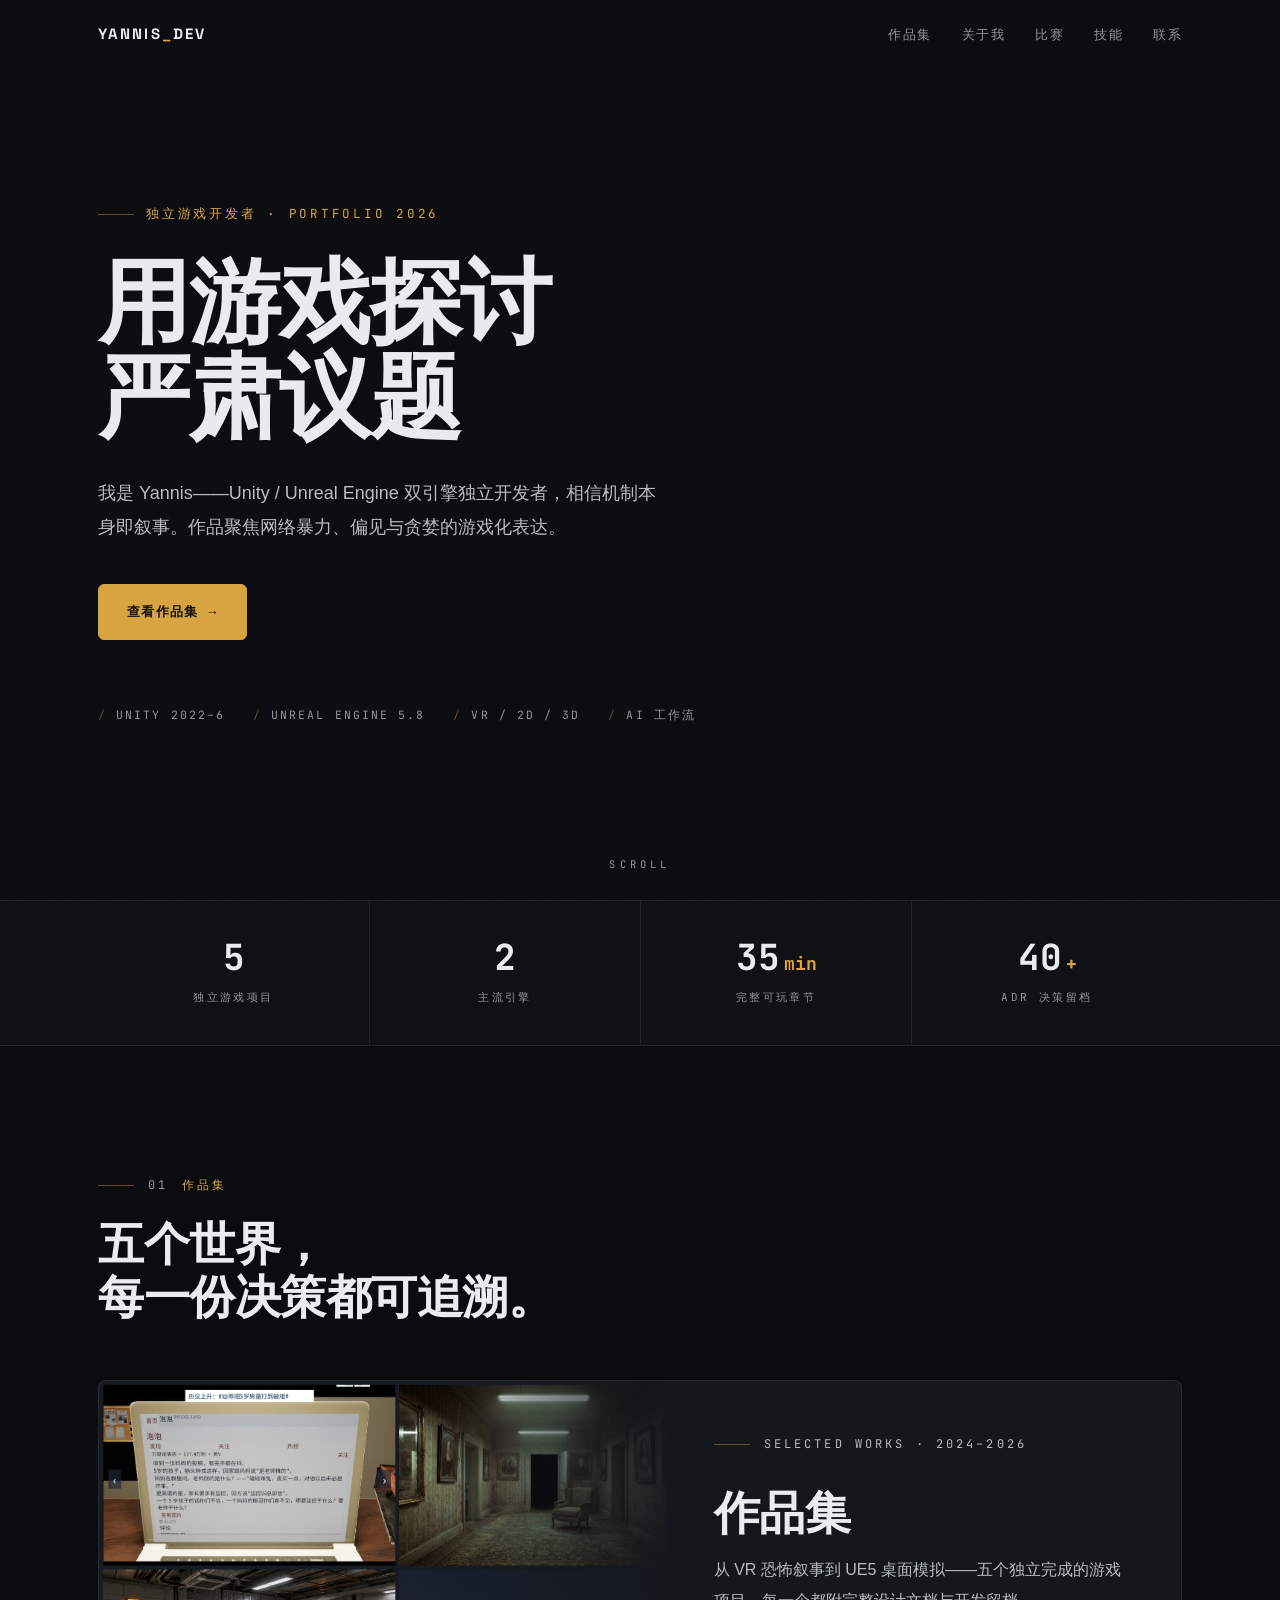
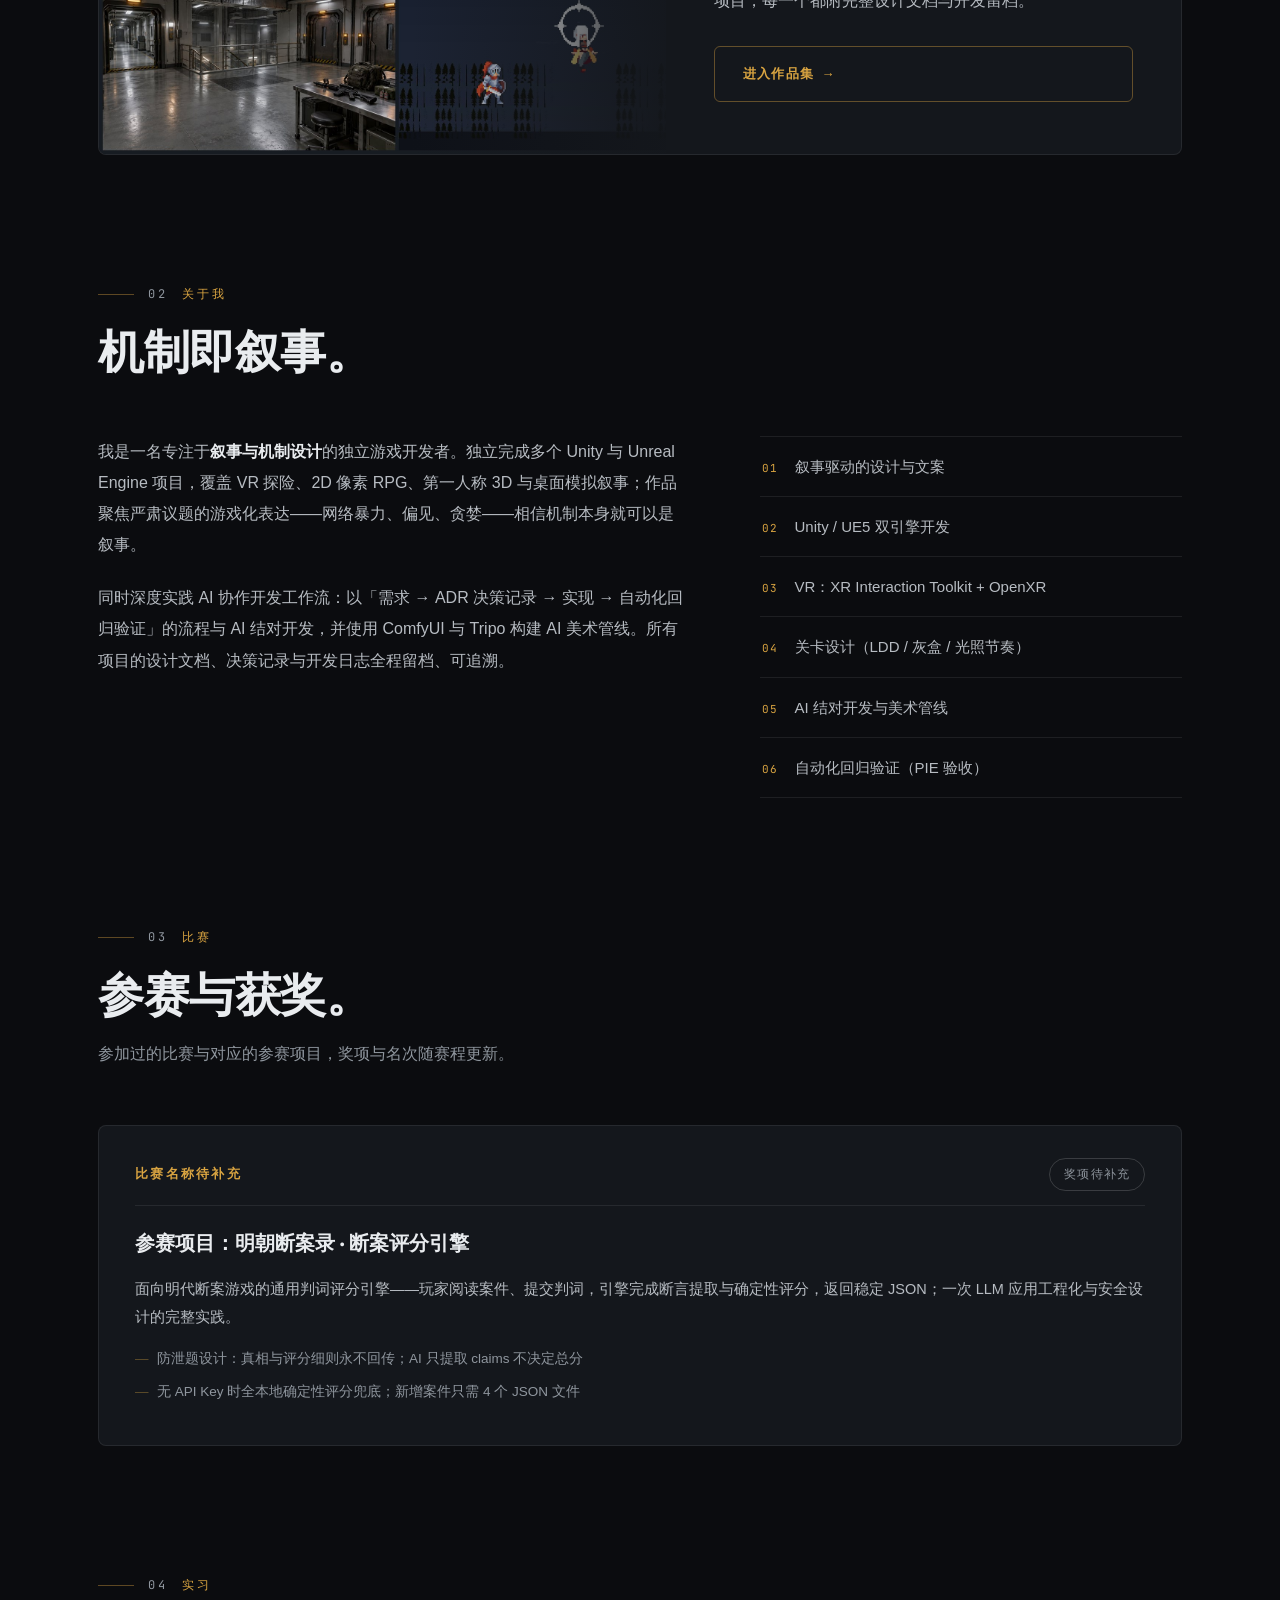
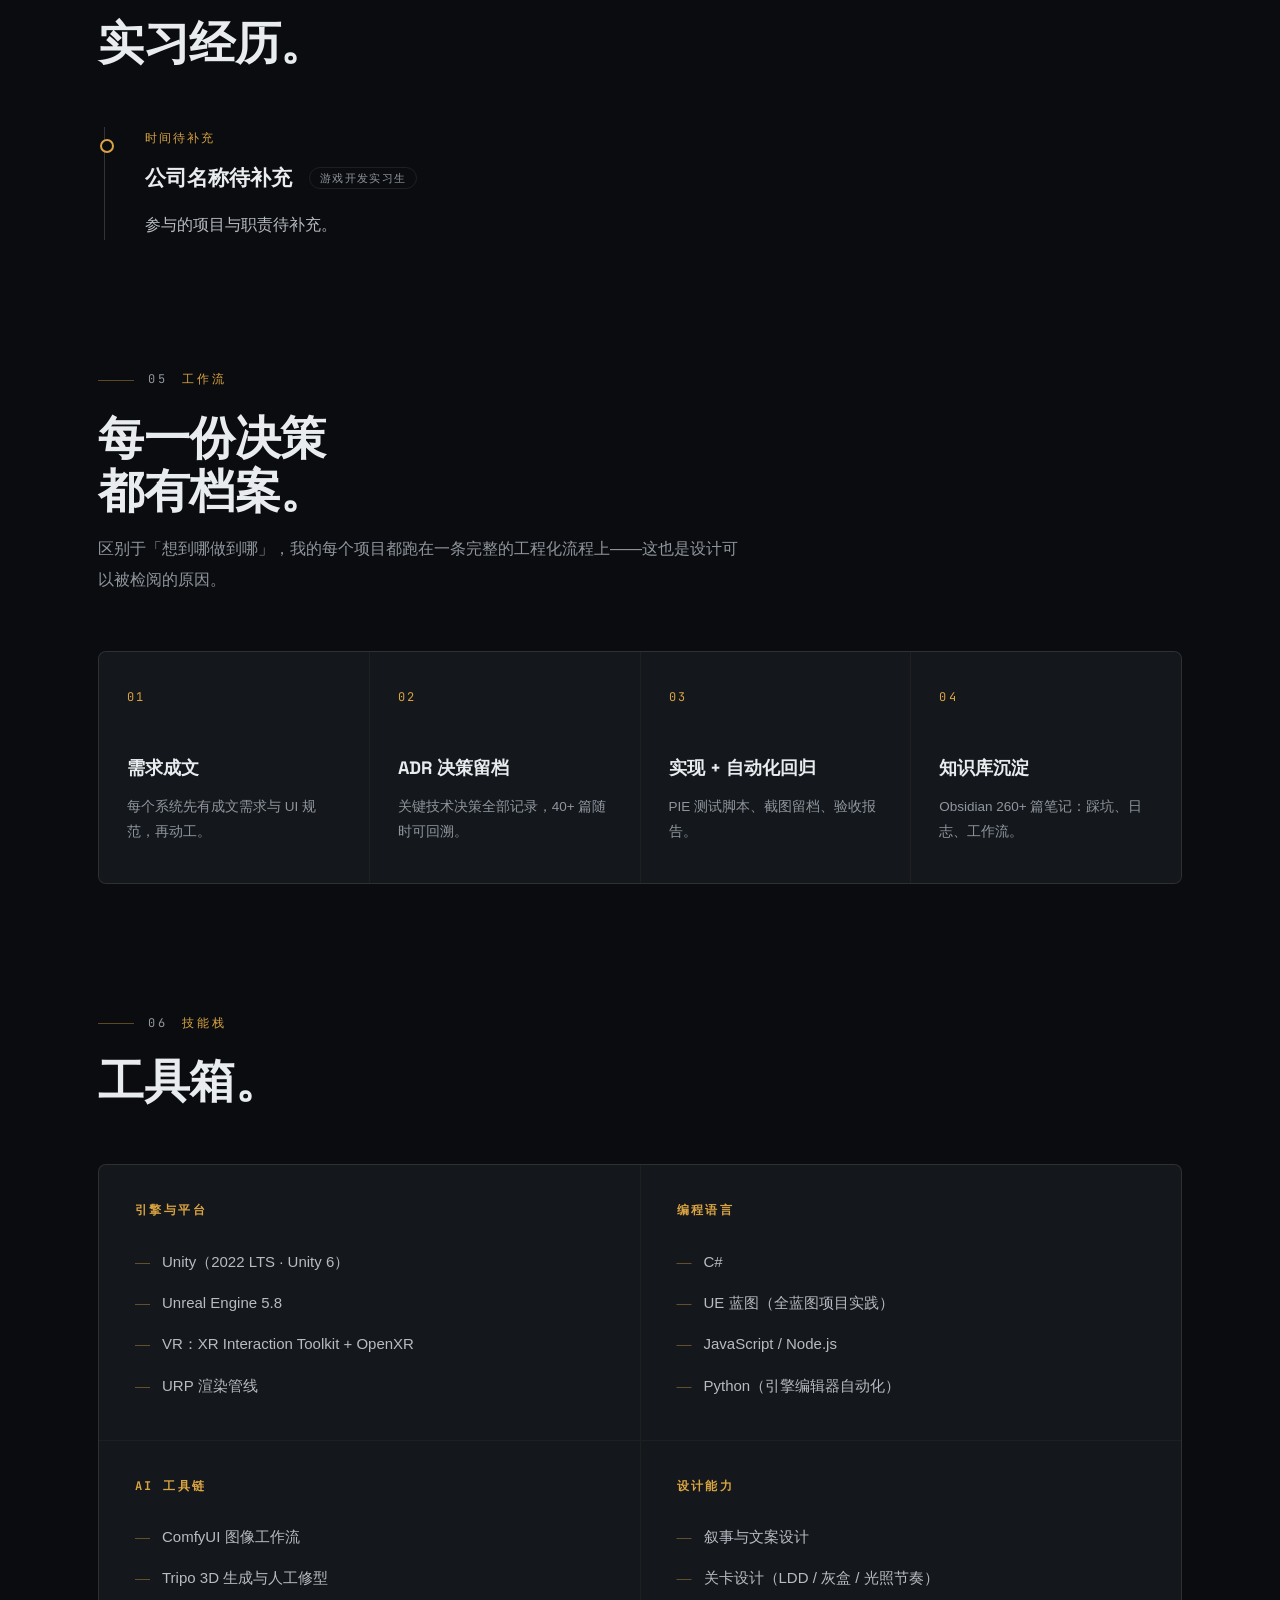
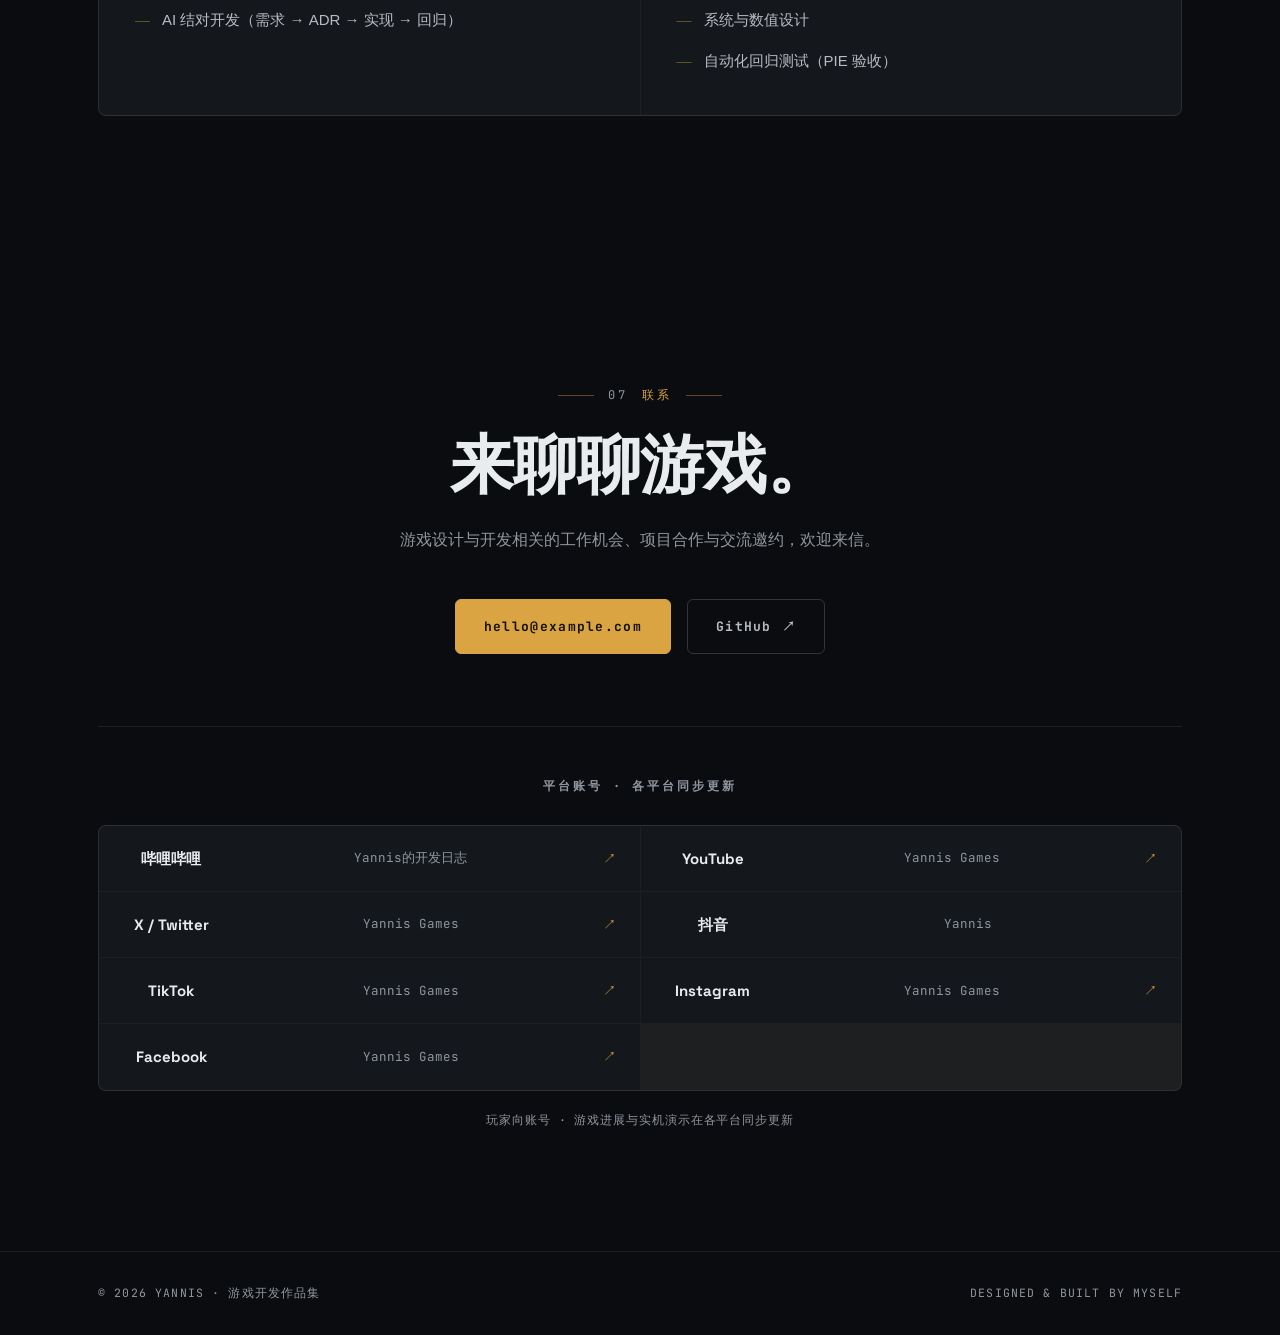
==== index.html @ 1989b841 "Douyin row: use actual player account (Yannis, douyin id 96746251194 from user's logged-in profile) " ====
<!DOCTYPE HTML>
<!--
	Yannis · 游戏开发作品集
	定制设计系统 V3（深色电影感 · 暖铜点缀）
-->
<html lang="zh-CN">
	<head>
		<title>Yannis · 游戏开发作品集</title>
		<meta charset="utf-8" />
		<meta name="viewport" content="width=device-width, initial-scale=1, user-scalable=no" />
		<meta name="description" content="独立游戏开发者：Unity / Unreal Engine / VR / 2D 像素 / 叙事设计 / AI 辅助开发工作流。" />
		<meta name="theme-color" content="#0b0c0f" />
		<meta name="color-scheme" content="dark" />
		<link rel="icon" href="data:image/svg+xml,%3Csvg xmlns='http://www.w3.org/2000/svg' viewBox='0 0 32 32'%3E%3Crect width='32' height='32' rx='7' fill='%230b0c0f'/%3E%3Ccircle cx='16' cy='16' r='6' fill='%23c8a96a'/%3E%3C/svg%3E" />
		<link rel="preload" as="font" type="font/woff2" href="assets/fonts/space-grotesk-700.woff2" crossorigin />
		<link rel="stylesheet" href="assets/css/style.css?v=6" />
	</head>
	<body>

		<a class="skip-link" href="#main">跳到主要内容</a>

		<!-- 导航 -->
		<nav id="nav">
			<div class="nav-inner">
				<a class="logo" href="index.html">YANNIS<span class="accent">_</span>DEV</a>
				<ul class="nav-links mono">
					<li><a href="projects.html">作品集</a></li>
					<li class="hide-m"><a href="#about">关于我</a></li>
					<li class="hide-m"><a href="#competitions">比赛</a></li>
					<li class="hide-m"><a href="#skills">技能</a></li>
					<li><a href="#contact">联系</a></li>
				</ul>
			</div>
		</nav>

		<!-- 英雄区 -->
		<header class="hero">
			<div class="hero-bg" aria-hidden="true"></div>
			<div class="hero-inner">
				<p class="hero-kicker">独立游戏开发者 · PORTFOLIO 2026</p>
				<h1>用游戏探讨<br />严肃议题</h1>
				<p class="hero-sub">我是 Yannis——Unity / Unreal Engine 双引擎独立开发者，相信机制本身即叙事。作品聚焦网络暴力、偏见与贪婪的游戏化表达。</p>
				<div class="hero-cta">
					<a class="button solid" href="projects.html">查看作品集 <span class="arr">→</span></a>
				</div>
				<div class="hero-meta">
					<span>UNITY 2022–6</span>
					<span>UNREAL ENGINE 5.8</span>
					<span>VR / 2D / 3D</span>
					<span>AI 工作流</span>
				</div>
			</div>
			<div class="hero-scroll mono">SCROLL</div>
		</header>

		<div id="main">

			<!-- 数据带 -->
			<section class="stats">
				<div class="container stats-grid">
					<div class="stat reveal"><span class="num">5</span><span class="lbl">独立游戏项目</span></div>
					<div class="stat reveal" style="--d:.08s"><span class="num">2</span><span class="lbl">主流引擎</span></div>
					<div class="stat reveal" style="--d:.16s"><span class="num">35<span class="unit">min</span></span><span class="lbl">完整可玩章节</span></div>
					<div class="stat reveal" style="--d:.24s"><span class="num">40<span class="unit">+</span></span><span class="lbl">ADR 决策留档</span></div>
				</div>
			</section>

			<!-- 作品集入口 -->
			<section class="section" id="portfolio">
				<div class="container">
					<header class="section-head reveal">
						<p class="kicker"><span class="idx">01</span>作品集</p>
						<h2 class="section-title">五个世界，<br />每一份决策都可追溯。</h2>
					</header>
					<a class="gateway reveal" href="projects.html">
						<div class="gateway-media"><img src="images/collage.jpg" alt="五个游戏项目封面拼贴" width="1600" height="1000" /></div>
						<div class="gateway-body">
							<p class="kicker">SELECTED WORKS · 2024–2026</p>
							<h3 class="section-title">作品集</h3>
							<p>从 VR 恐怖叙事到 UE5 桌面模拟——五个独立完成的游戏项目，每一个都附完整设计文档与开发留档。</p>
							<span class="button">进入作品集 <span class="arr">→</span></span>
						</div>
					</a>
				</div>
			</section>

			<!-- 关于我 -->
			<section class="section" id="about">
				<div class="container">
					<header class="section-head reveal">
						<p class="kicker"><span class="idx">02</span>关于我</p>
						<h2 class="section-title">机制即叙事。</h2>
					</header>
					<div class="about-grid">
						<div class="about-copy reveal">
							<p>我是一名专注于<strong>叙事与机制设计</strong>的独立游戏开发者。独立完成多个 Unity 与 Unreal Engine 项目，覆盖 VR 探险、2D 像素 RPG、第一人称 3D 与桌面模拟叙事；作品聚焦严肃议题的游戏化表达——网络暴力、偏见、贪婪——相信机制本身就可以是叙事。</p>
							<p>同时深度实践 AI 协作开发工作流：以「需求 → ADR 决策记录 → 实现 → 自动化回归验证」的流程与 AI 结对开发，并使用 ComfyUI 与 Tripo 构建 AI 美术管线。所有项目的设计文档、决策记录与开发日志全程留档、可追溯。</p>
						</div>
						<ul class="cap-list reveal" style="--d:.12s">
							<li><span class="no">01</span>叙事驱动的设计与文案</li>
							<li><span class="no">02</span>Unity / UE5 双引擎开发</li>
							<li><span class="no">03</span>VR：XR Interaction Toolkit + OpenXR</li>
							<li><span class="no">04</span>关卡设计（LDD / 灰盒 / 光照节奏）</li>
							<li><span class="no">05</span>AI 结对开发与美术管线</li>
							<li><span class="no">06</span>自动化回归验证（PIE 验收）</li>
						</ul>
					</div>
				</div>
			</section>

			<!-- 比赛栏 -->
			<section class="section" id="competitions">
				<div class="container">
					<header class="section-head reveal">
						<p class="kicker"><span class="idx">03</span>比赛</p>
						<h2 class="section-title">参赛与获奖。</h2>
						<p class="section-desc">参加过的比赛与对应的参赛项目，奖项与名次随赛程更新。</p>
					</header>
					<div class="comp-list">
						<article class="comp-card reveal">
							<div class="comp-meta mono">
								<span class="comp-name">比赛名称待补充</span>
								<span class="comp-award">奖项待补充</span>
							</div>
							<h3>参赛项目：明朝断案录 · 断案评分引擎</h3>
							<p>面向明代断案游戏的通用判词评分引擎——玩家阅读案件、提交判词，引擎完成断言提取与确定性评分，返回稳定 JSON；一次 LLM 应用工程化与安全设计的完整实践。</p>
							<ul>
								<li>防泄题设计：真相与评分细则永不回传；AI 只提取 claims 不决定总分</li>
								<li>无 API Key 时全本地确定性评分兜底；新增案件只需 4 个 JSON 文件</li>
							</ul>
						</article>
					</div>
				</div>
			</section>

			<!-- 实习经历 -->
			<section class="section" id="internship">
				<div class="container">
					<header class="section-head reveal">
						<p class="kicker"><span class="idx">04</span>实习</p>
						<h2 class="section-title">实习经历。</h2>
					</header>
					<ul class="timeline">
						<li class="reveal">
							<span class="when">时间待补充</span>
							<h3>公司名称待补充 <span class="tag">游戏开发实习生</span></h3>
							<p>参与的项目与职责待补充。</p>
						</li>
					</ul>
				</div>
			</section>

			<!-- 工作流 -->
			<section class="section" id="process">
				<div class="container">
					<header class="section-head reveal">
						<p class="kicker"><span class="idx">05</span>工作流</p>
						<h2 class="section-title">每一份决策<br />都有档案。</h2>
						<p class="section-desc">区别于「想到哪做到哪」，我的每个项目都跑在一条完整的工程化流程上——这也是设计可以被检阅的原因。</p>
					</header>
					<div class="flow-grid">
						<div class="flow-step reveal"><span class="no">01</span><h3>需求成文</h3><p>每个系统先有成文需求与 UI 规范，再动工。</p></div>
						<div class="flow-step reveal" style="--d:.08s"><span class="no">02</span><h3>ADR 决策留档</h3><p>关键技术决策全部记录，40+ 篇随时可回溯。</p></div>
						<div class="flow-step reveal" style="--d:.16s"><span class="no">03</span><h3>实现 + 自动化回归</h3><p>PIE 测试脚本、截图留档、验收报告。</p></div>
						<div class="flow-step reveal" style="--d:.24s"><span class="no">04</span><h3>知识库沉淀</h3><p>Obsidian 260+ 篇笔记：踩坑、日志、工作流。</p></div>
					</div>
				</div>
			</section>

			<!-- 技能 -->
			<section class="section" id="skills">
				<div class="container">
					<header class="section-head reveal">
						<p class="kicker"><span class="idx">06</span>技能栈</p>
						<h2 class="section-title">工具箱。</h2>
					</header>
					<div class="skills-grid">
						<div class="skill-group reveal">
							<h3>引擎与平台</h3>
							<ul>
								<li>Unity（2022 LTS · Unity 6）</li>
								<li>Unreal Engine 5.8</li>
								<li>VR：XR Interaction Toolkit + OpenXR</li>
								<li>URP 渲染管线</li>
							</ul>
						</div>
						<div class="skill-group reveal" style="--d:.08s">
							<h3>编程语言</h3>
							<ul>
								<li>C#</li>
								<li>UE 蓝图（全蓝图项目实践）</li>
								<li>JavaScript / Node.js</li>
								<li>Python（引擎编辑器自动化）</li>
							</ul>
						</div>
						<div class="skill-group reveal" style="--d:.16s">
							<h3>AI 工具链</h3>
							<ul>
								<li>ComfyUI 图像工作流</li>
								<li>Tripo 3D 生成与人工修型</li>
								<li>AI 结对开发（需求 → ADR → 实现 → 回归）</li>
							</ul>
						</div>
						<div class="skill-group reveal" style="--d:.24s">
							<h3>设计能力</h3>
							<ul>
								<li>叙事与文案设计</li>
								<li>关卡设计（LDD / 灰盒 / 光照节奏）</li>
								<li>系统与数值设计</li>
								<li>自动化回归测试（PIE 验收）</li>
							</ul>
						</div>
					</div>
				</div>
			</section>

			<!-- 联系 -->
			<section class="contact" id="contact">
				<div class="container">
					<p class="kicker reveal"><span class="idx">07</span>联系</p>
					<h2 class="section-title reveal">来聊聊游戏。</h2>
					<p class="lead reveal">游戏设计与开发相关的工作机会、项目合作与交流邀约，欢迎来信。</p>
					<div class="contact-lines reveal">
						<a class="button solid" href="mailto:hello@example.com">hello@example.com</a>
						<a class="button ghost" href="#">GitHub <span class="arr">↗</span></a>
					</div>

					<!-- 平台账号 -->
					<div class="platforms reveal">
						<h3 class="platforms-title mono">平台账号 · 各平台同步更新</h3>
						<div class="platforms-grid">
							<a class="platform-row" href="https://space.bilibili.com/3747572812352101" target="_blank" rel="noopener">
								<span class="p-name">哔哩哔哩</span>
								<span class="p-handle mono">Yannis的开发日志</span>
								<span class="arr">↗</span>
							</a>
							<a class="platform-row" href="https://www.youtube.com/results?search_query=Yannis+Games" target="_blank" rel="noopener" title="在 YouTube 搜索该频道">
								<span class="p-name">YouTube</span>
								<span class="p-handle mono">Yannis Games</span>
								<span class="arr">↗</span>
							</a>
							<a class="platform-row" href="https://x.com/search?q=Yannis%20Games&f=user" target="_blank" rel="noopener" title="在 X 搜索该账号">
								<span class="p-name">X / Twitter</span>
								<span class="p-handle mono">Yannis Games</span>
								<span class="arr">↗</span>
							</a>
							<a class="platform-row" href="https://www.douyin.com/search/96746251194?type=user" target="_blank" rel="noopener" title="搜索抖音号 96746251194">
								<span class="p-name">抖音</span>
								<span class="p-handle mono">Yannis</span>
							</a>
							<a class="platform-row" href="https://www.tiktok.com/search?q=Yannis%20Games" target="_blank" rel="noopener" title="Search this account on TikTok">
								<span class="p-name">TikTok</span>
								<span class="p-handle mono">Yannis Games</span>
								<span class="arr">↗</span>
							</a>
							<a class="platform-row" href="https://www.instagram.com/explore/search/keyword/?q=Yannis%20Games" target="_blank" rel="noopener" title="Search this account on Instagram">
								<span class="p-name">Instagram</span>
								<span class="p-handle mono">Yannis Games</span>
								<span class="arr">↗</span>
							</a>
							<a class="platform-row" href="https://www.facebook.com/profile.php?id=1485472057973202" target="_blank" rel="noopener">
								<span class="p-name">Facebook</span>
								<span class="p-handle mono">Yannis Games</span>
								<span class="arr">↗</span>
							</a>
						</div>
						<p class="platforms-note mono">玩家向账号 · 游戏进展与实机演示在各平台同步更新</p>
					</div>
				</div>
			</section>

		</div>

		<!-- 底栏 -->
		<div class="foot-bar">
			<div class="container foot-bar-inner">
				<p>© 2026 YANNIS · 游戏开发作品集</p>
				<p>DESIGNED &amp; BUILT BY MYSELF</p>
			</div>
		</div>

		<script src="assets/js/site.js?v=1"></script>
		<script src="assets/js/i18n.js?v=11"></script>

	</body>
</html>
---- assets/css/style.css ----
/* ==========================================================================
   Yannis · 游戏开发作品集 — 定制设计系统 V3
   方向：游戏行业高级定制质感 · 近黑底 + 暖铜点缀 · 编辑部式排版 · 克制动效
   字体：Space Grotesk（展示/拉丁）+ 系统中文字体 + JetBrains Mono（标签/数字）
   ========================================================================== */

@font-face {
	font-family: "Space Grotesk";
	font-style: normal;
	font-weight: 500;
	font-display: swap;
	src: url("../fonts/space-grotesk-500.woff2") format("woff2");
	unicode-range: U+0000-00FF, U+0131, U+0152-0153, U+2000-206F;
}
@font-face {
	font-family: "Space Grotesk";
	font-style: normal;
	font-weight: 700;
	font-display: swap;
	src: url("../fonts/space-grotesk-700.woff2") format("woff2");
	unicode-range: U+0000-00FF, U+0131, U+0152-0153, U+2000-206F;
}
@font-face {
	font-family: "JetBrains Mono";
	font-style: normal;
	font-weight: 400;
	font-display: swap;
	src: url("../fonts/jetbrains-mono-400.woff2") format("woff2");
	unicode-range: U+0000-00FF, U+0131, U+0152-0153, U+2000-206F;
}
@font-face {
	font-family: "JetBrains Mono";
	font-style: normal;
	font-weight: 700;
	font-display: swap;
	src: url("../fonts/jetbrains-mono-700.woff2") format("woff2");
	unicode-range: U+0000-00FF, U+0131, U+0152-0153, U+2000-206F;
}

:root {
	--bg: #0b0c0f;
	--bg-2: #0f1114;
	--surface: #14171c;
	--surface-2: #181c22;
	--line: rgba(255, 255, 255, 0.08);
	--line-strong: rgba(255, 255, 255, 0.16);
	--text: #e9ecef;
	--text-dim: #b7bcc2;
	--muted: #8f969e;
	--accent: #d9a441;
	--accent-bright: #e0b25e;
	--accent-dim: rgba(217, 164, 65, 0.15);
	--accent-line: rgba(217, 164, 65, 0.4);
	--radius: 8px;
	--radius-sm: 4px;
	--font-display: "Space Grotesk", -apple-system, "PingFang SC", "Microsoft YaHei", "Noto Sans SC", sans-serif;
	--font-body: -apple-system, "Segoe UI", "PingFang SC", "Microsoft YaHei", "Noto Sans SC", sans-serif;
	--font-mono: "JetBrains Mono", ui-monospace, "Cascadia Code", Consolas, monospace;
	--ease: cubic-bezier(0.22, 1, 0.36, 1);
	--nav-h: 68px;
}

* { margin: 0; padding: 0; box-sizing: border-box; }

html {
	scroll-behavior: smooth;
	color-scheme: dark;
}

body {
	background: var(--bg);
	color: var(--text);
	font-family: var(--font-body);
	font-size: 16px;
	line-height: 1.95;
	-webkit-font-smoothing: antialiased;
	overflow-x: hidden;
}

/* 胶片颗粒：极低透明度覆盖层，提升暗色质感 */
body::after {
	content: "";
	position: fixed;
	inset: 0;
	z-index: 9999;
	pointer-events: none;
	opacity: 0.05;
	background-image: url("data:image/svg+xml,%3Csvg xmlns='http://www.w3.org/2000/svg' width='160' height='160'%3E%3Cfilter id='n'%3E%3CfeTurbulence type='fractalNoise' baseFrequency='0.85' numOctaves='2'/%3E%3C/filter%3E%3Crect width='100%25' height='100%25' filter='url(%23n)' opacity='0.55'/%3E%3C/svg%3E");
}

::selection { background: var(--accent); color: #14100a; }

a { color: inherit; text-decoration: none; }
img { display: block; max-width: 100%; height: auto; }

.container { max-width: 1140px; margin: 0 auto; padding: 0 28px; }

.mono { font-family: var(--font-mono); }
.accent { color: var(--accent); }

button, a { touch-action: manipulation; -webkit-tap-highlight-color: transparent; }

a:focus-visible, button:focus-visible {
	outline: 2px solid var(--accent);
	outline-offset: 3px;
	border-radius: 4px;
}

h1, h2, h3 { text-wrap: balance; }

article { scroll-margin-top: calc(var(--nav-h) + 24px); }

/* 跳转正文链接（键盘可达） */
.skip-link {
	position: absolute;
	left: -9999px;
	top: 0;
	z-index: 10011;
	background: var(--accent);
	color: #14100a;
	padding: 0.6rem 1.2rem;
	border-radius: 0 0 8px 0;
	font-weight: 700;
}
	.skip-link:focus-visible { left: 0; }

/* ==========================================================================
   导航
   ========================================================================== */
#nav {
	position: fixed;
	top: 0; left: 0; right: 0;
	z-index: 100;
	height: var(--nav-h);
	display: flex;
	align-items: center;
	border-bottom: 1px solid transparent;
	transition: background-color 0.35s ease, border-color 0.35s ease;
}

	#nav.scrolled {
		background: rgba(11, 12, 15, 0.78);
		-webkit-backdrop-filter: blur(14px);
		backdrop-filter: blur(14px);
		border-bottom-color: var(--line);
	}

	.nav-inner {
		max-width: 1140px;
		width: 100%;
		margin: 0 auto;
		padding: 0 28px;
		display: flex;
		align-items: center;
		justify-content: space-between;
	}

	.logo {
		font-family: var(--font-display);
		font-weight: 700;
		font-size: 15px;
		letter-spacing: 0.14em;
		color: var(--text);
	}

		.logo .accent { color: var(--accent); }

	.nav-links {
		display: flex;
		align-items: center;
		gap: 30px;
		list-style: none;
	}

		.nav-links a:not(.button) {
			font-family: var(--font-mono);
			font-size: 12.5px;
			letter-spacing: 0.12em;
			color: var(--muted);
			transition: color 0.2s ease;
		}

			.nav-links a:not(.button) {
			background-image: linear-gradient(var(--accent), var(--accent));
			background-repeat: no-repeat;
			background-size: 0% 1px;
			background-position: 0 100%;
			transition: color 0.2s ease, background-size 0.2s ease;
			padding-bottom: 3px;
		}

			.nav-links a:not(.button):hover {
				color: var(--text);
				background-size: 100% 1px;
			}

		.nav-links li.active a:not(.button) {
			color: var(--accent);
		}

/* ==========================================================================
   英雄区
   ========================================================================== */
.hero {
	position: relative;
	min-height: 100svh;
	display: flex;
	align-items: center;
	overflow: hidden;
}

	.hero-bg {
		position: absolute;
		inset: 0;
		background: url("../images/bg.jpg") center 30% / cover no-repeat;
		opacity: 0.55;
	}

		.hero-bg::after {
			content: "";
			position: absolute;
			inset: 0;
			background:
				radial-gradient(ellipse 70% 55% at 24% 44%, rgba(11, 12, 15, 0) 0%, rgba(11, 12, 15, 0.66) 100%),
				linear-gradient(180deg, rgba(11, 12, 15, 0.5) 0%, rgba(11, 12, 15, 0.18) 42%, var(--bg) 98%);
		}

	.hero-inner {
		position: relative;
		z-index: 2;
		width: 100%;
		max-width: 1140px;
		margin: 0 auto;
		padding: calc(var(--nav-h) + 48px) 28px 96px;
	}

	.hero-kicker {
		display: inline-flex;
		align-items: center;
		gap: 12px;
		font-family: var(--font-mono);
		font-size: 12.5px;
		letter-spacing: 0.22em;
		color: var(--accent);
		margin-bottom: 28px;
	}

		.hero-kicker::before {
			content: "";
			width: 36px;
			height: 1px;
			background: var(--accent-line);
		}

	.hero h1 {
		font-family: var(--font-display);
		font-weight: 700;
		font-size: clamp(44px, 7.4vw, 92px);
		line-height: 1.04;
		letter-spacing: -0.015em;
		margin-bottom: 30px;
	}

	.hero-sub {
		max-width: 560px;
		font-size: 18px;
		line-height: 1.9;
		color: var(--text-dim);
		margin-bottom: 40px;
	}

	.hero-cta {
		display: flex;
		flex-wrap: wrap;
		align-items: center;
		gap: 18px;
		margin-bottom: 64px;
	}

	.hero-meta {
		display: flex;
		flex-wrap: wrap;
		gap: 10px 28px;
		font-family: var(--font-mono);
		font-size: 11.5px;
		letter-spacing: 0.18em;
		color: var(--muted);
	}

		.hero-meta span::before {
			content: "/ ";
			color: var(--accent-line);
		}

	.hero-scroll {
		position: absolute;
		bottom: 26px;
		left: 50%;
		transform: translateX(-50%);
		font-family: var(--font-mono);
		font-size: 10.5px;
		letter-spacing: 0.4em;
		color: var(--muted);
		animation: bob 2.6s var(--ease) infinite;
	}

@keyframes bob {
	0%, 100% { transform: translate(-50%, 0); opacity: 0.55; }
	50% { transform: translate(-50%, 8px); opacity: 1; }
}

/* ==========================================================================
   按钮
   ========================================================================== */
.button {
	display: inline-flex;
	align-items: center;
	gap: 10px;
	font-family: var(--font-mono);
	font-size: 13px;
	font-weight: 700;
	letter-spacing: 0.1em;
	padding: 14px 28px;
	border-radius: 6px;
	border: 1px solid var(--accent-line);
	color: var(--accent);
	background: transparent;
	cursor: pointer;
	transition: background-color 0.25s ease, color 0.25s ease, border-color 0.25s ease, transform 0.25s var(--ease);
}

	.button:hover {
		background: var(--accent);
		border-color: var(--accent);
		color: #14100a;
		transform: translateY(-2px);
	}

	.button.solid {
		background: var(--accent);
		border-color: var(--accent);
		color: #14100a;
	}

		.button.solid:hover {
			background: var(--accent-bright);
			border-color: var(--accent-bright);
		}

	.button.ghost {
		border-color: var(--line-strong);
		color: var(--text-dim);
	}

		.button.ghost:hover {
			border-color: var(--accent-line);
			color: var(--accent);
			background: transparent;
		}

	.button .arr { transition: transform 0.25s var(--ease); }
	.button:hover .arr { transform: translateX(4px); }

/* ==========================================================================
   通用段落
   ========================================================================== */
.section { padding: clamp(64px, 10vw, 128px) 0; }

	.section + .section { padding-top: 0; }

.section-head { margin-bottom: 56px; }

.kicker {
	display: flex;
	align-items: center;
	gap: 14px;
	font-family: var(--font-mono);
	font-size: 12px;
	letter-spacing: 0.26em;
	color: var(--accent);
	margin-bottom: 20px;
}

	.kicker::before { content: ""; width: 36px; height: 1px; background: var(--accent-line); }
	.kicker .idx { color: var(--muted); }

.section-title {
	font-family: var(--font-display);
	font-weight: 700;
	font-size: clamp(30px, 4.2vw, 46px);
	line-height: 1.16;
	letter-spacing: -0.01em;
	margin-bottom: 16px;
}

.section-desc {
	max-width: 640px;
	color: var(--muted);
	line-height: 1.9;
}

/* ==========================================================================
   数据带
   ========================================================================== */
.stats {
	border-top: 1px solid var(--line);
	border-bottom: 1px solid var(--line);
	background: var(--bg-2);
}

	.stats-grid {
		display: grid;
		grid-template-columns: repeat(4, 1fr);
	}

	.stat {
		padding: 34px 20px;
		text-align: center;
		border-left: 1px solid var(--line);
	}

		.stat:first-child { border-left: 0; }

		.stat .num {
			display: block;
			font-family: var(--font-mono);
			font-weight: 700;
			font-size: clamp(26px, 3vw, 36px);
			color: var(--text);
			font-variant-numeric: tabular-nums;
			line-height: 1.25;
		}

			.stat .num .unit { font-size: 0.5em; color: var(--accent); margin-left: 4px; letter-spacing: 0; }

		.stat .lbl {
			font-family: var(--font-mono);
			font-size: 11px;
			letter-spacing: 0.22em;
			color: var(--muted);
		}

/* ==========================================================================
   作品集入口
   ========================================================================== */
.gateway {
	display: grid;
	grid-template-columns: 1.1fr 1fr;
	border: 1px solid var(--line);
	border-radius: var(--radius);
	overflow: hidden;
	background: var(--surface);
	transition: border-color 0.3s ease, transform 0.4s var(--ease), box-shadow 0.4s ease;
}

	.gateway:hover {
		border-color: var(--accent-line);
		transform: translateY(-4px);
		box-shadow: 0 30px 80px rgba(0, 0, 0, 0.45);
	}

	.gateway-media {
		position: relative;
		min-height: 340px;
		overflow: hidden;
	}

		.gateway-media img {
			position: absolute;
			inset: 0;
			width: 100%; height: 100%;
			object-fit: cover;
			object-position: left center;
			transition: transform 0.8s var(--ease);
		}

		.gateway:hover .gateway-media img { transform: scale(1.04); }

		.gateway-media::after {
			content: "";
			position: absolute; inset: 0;
			background: linear-gradient(90deg, transparent 55%, rgba(20, 23, 28, 0.92) 100%);
		}

	.gateway-body {
		padding: 52px 48px;
		display: flex;
		flex-direction: column;
		justify-content: center;
	}

		.gateway-body .section-title { margin-bottom: 14px; }
		.gateway-body p { color: var(--text-dim); margin-bottom: 30px; }

/* ==========================================================================
   关于
   ========================================================================== */
.about-grid {
	display: grid;
	grid-template-columns: 7fr 5fr;
	gap: 72px;
	align-items: start;
}

	.about-copy p {
		color: var(--text-dim);
		margin-bottom: 22px;
	}

		.about-copy p strong { color: var(--text); }

	.cap-list { list-style: none; border-top: 1px solid var(--line); }

		.cap-list li {
			display: flex;
			align-items: baseline;
			gap: 16px;
			padding: 15px 2px;
			border-bottom: 1px solid var(--line);
			font-size: 15px;
			color: var(--text-dim);
			transition: color 0.2s ease, padding-left 0.3s var(--ease);
		}

			.cap-list li:hover { color: var(--text); padding-left: 8px; }

			.cap-list .no {
				font-family: var(--font-mono);
				font-size: 11px;
				color: var(--accent);
				letter-spacing: 0.1em;
			}

/* ==========================================================================
   经历时间线
   ========================================================================== */
.timeline { list-style: none; border-left: 1px solid var(--line-strong); margin-left: 6px; }

	.timeline li {
		position: relative;
		padding: 0 0 44px 40px;
	}

		.timeline li:last-child { padding-bottom: 0; }

		.timeline li::before {
			content: "";
			position: absolute;
			left: -5.5px;
			top: 12px;
			width: 10px; height: 10px;
			border-radius: 50%;
			background: var(--bg);
			border: 2px solid var(--accent);
		}

		.timeline .when {
			font-family: var(--font-mono);
			font-size: 12px;
			letter-spacing: 0.16em;
			color: var(--accent);
			display: block;
			margin-bottom: 8px;
		}

		.timeline h3 {
			font-family: var(--font-display);
			font-size: 21px;
			font-weight: 700;
			margin-bottom: 10px;
		}

			.timeline h3 .tag {
				font-family: var(--font-mono);
				font-size: 11px;
				font-weight: 400;
				letter-spacing: 0.12em;
				color: var(--muted);
				border: 1px solid var(--line);
				padding: 3px 10px;
				border-radius: 999px;
				margin-left: 12px;
				vertical-align: 3px;
			}

		.timeline p { color: var(--text-dim); max-width: 720px; }
		.timeline ul { margin-top: 12px; }

/* ==========================================================================
   工作流
   ========================================================================== */
.flow-grid {
	display: grid;
	grid-template-columns: repeat(4, 1fr);
	gap: 1px;
	background: var(--line);
	border: 1px solid var(--line);
	border-radius: var(--radius);
	overflow: hidden;
}

	.flow-step {
		background: var(--surface);
		padding: 34px 28px 38px;
		transition: background-color 0.3s ease;
	}

		.flow-step:hover { background: var(--surface-2); }

		.flow-step .no {
			font-family: var(--font-mono);
			font-size: 12px;
			letter-spacing: 0.2em;
			color: var(--accent);
			display: block;
			margin-bottom: 40px;
		}

		.flow-step h3 {
			font-family: var(--font-display);
			font-size: 18px;
			margin-bottom: 10px;
		}

		.flow-step p { font-size: 13.5px; line-height: 1.85; color: var(--muted); }

/* ==========================================================================
   技能
   ========================================================================== */
.skills-grid {
	display: grid;
	grid-template-columns: repeat(2, 1fr);
	gap: 1px;
	background: var(--line);
	border: 1px solid var(--line);
	border-radius: var(--radius);
	overflow: hidden;
}

	.skill-group {
		background: var(--surface);
		padding: 34px 36px;
	}

		.skill-group h3 {
			font-family: var(--font-mono);
			font-size: 12px;
			font-weight: 700;
			letter-spacing: 0.2em;
			color: var(--accent);
			margin-bottom: 18px;
		}

		.skill-group ul { list-style: none; }
		.skill-group li { padding: 6px 0; color: var(--text-dim); font-size: 15px; }

			.skill-group li::before {
				content: "—";
				color: var(--accent-line);
				margin-right: 12px;
			}

/* ==========================================================================
   作品集页：筛选 + 卡片
   ========================================================================== */
.filters {
	display: flex;
	flex-wrap: wrap;
	gap: 10px;
	list-style: none;
	margin-bottom: 52px;
}

	.filters button {
		font-family: var(--font-mono);
		font-size: 12px;
		letter-spacing: 0.1em;
		color: var(--muted);
		background: transparent;
		border: 1px solid var(--line-strong);
		border-radius: 999px;
		padding: 9px 20px;
		cursor: pointer;
		transition: color 0.2s ease, border-color 0.2s ease, background-color 0.2s ease;
	}

		.filters button:hover { color: var(--text); border-color: var(--text-dim); }

		.filters button.active {
			color: #14100a;
			background: var(--accent);
			border-color: var(--accent);
			font-weight: 700;
		}

.posts {
	display: grid;
	grid-template-columns: repeat(2, 1fr);
	gap: 34px;
}

	.post-card {
		border: 1px solid var(--line);
		border-radius: var(--radius);
		overflow: hidden;
		background: var(--surface);
		display: flex;
		flex-direction: column;
		transition: transform 0.4s var(--ease), border-color 0.3s ease, box-shadow 0.4s ease;
	}

		.post-card:hover {
			transform: translateY(-6px);
			border-color: var(--accent-line);
			box-shadow: 0 30px 70px rgba(0, 0, 0, 0.4);
		}

		.post-card.hidden { display: none; }

		.post-card .image {
			aspect-ratio: 16 / 10;
			overflow: hidden;
			border-bottom: 1px solid var(--line);
		}

			.post-card .image img {
				width: 100%; height: 100%;
				object-fit: cover;
				transition: transform 0.7s var(--ease);
			}

			.post-card:hover .image img { transform: scale(1.045); }

		.post-card .body {
			padding: 30px 30px 34px;
			display: flex;
			flex-direction: column;
			flex: 1;
		}

		.post-card .date {
			font-family: var(--font-mono);
			font-size: 11px;
			letter-spacing: 0.18em;
			color: var(--accent);
			display: block;
			margin-bottom: 14px;
		}

		.post-card h2 {
			font-family: var(--font-display);
			font-size: 23px;
			font-weight: 700;
			line-height: 1.3;
			margin-bottom: 14px;
		}

			.post-card h2 .en {
				display: block;
				font-size: 12px;
				letter-spacing: 0.24em;
				color: var(--muted);
				margin-top: 6px;
			}

		.post-card p { color: var(--text-dim); font-size: 14.5px; margin-bottom: 18px; }

		.post-card ul { list-style: none; margin-bottom: 26px; }

			.post-card ul li {
				position: relative;
				padding-left: 20px;
				font-size: 13.5px;
				line-height: 1.8;
				color: var(--muted);
				margin-bottom: 8px;
			}

				.post-card ul li::before {
					content: "—";
					position: absolute;
					left: 0;
					color: var(--accent-line);
				}

		.post-card .more {
			margin-top: auto;
			font-family: var(--font-mono);
			font-size: 12.5px;
			letter-spacing: 0.12em;
			color: var(--accent);
			display: inline-flex;
			align-items: center;
			gap: 8px;
		}

			.post-card .more .arr { transition: transform 0.25s var(--ease); }
			.post-card:hover .more .arr { transform: translateX(5px); }

/* ==========================================================================
   详情页
   ========================================================================== */
.article-hero { padding: calc(var(--nav-h) + 72px) 0 64px; }

	.article-hero .kicker { margin-bottom: 24px; }

	.article-hero h1 {
		font-family: var(--font-display);
		font-weight: 700;
		font-size: clamp(40px, 6vw, 72px);
		line-height: 1.06;
		letter-spacing: -0.015em;
		margin-bottom: 26px;
	}

	.article-hero .lede {
		max-width: 720px;
		font-size: 17.5px;
		line-height: 2;
		color: var(--text-dim);
	}

	.article-banner {
		border-radius: var(--radius);
		overflow: hidden;
		border: 1px solid var(--line);
		margin-bottom: 24px;
	}

		.article-banner img { width: 100%; }

.article-body { padding-bottom: 40px; max-width: 860px; }

	.article-body h2 {
		font-family: var(--font-display);
		font-size: 27px;
		font-weight: 700;
		margin: 72px 0 24px;
		padding-top: 40px;
		border-top: 1px solid var(--line);
	}

		.article-body h2:first-child { margin-top: 56px; border-top: 0; padding-top: 0; }

	.article-body h3 {
		font-family: var(--font-display);
		font-size: 19px;
		margin: 40px 0 14px;
	}

	.article-body p {
		color: var(--text-dim);
		margin-bottom: 20px;
		line-height: 2;
	}

	.article-body ul { list-style: none; margin-bottom: 24px; }

		.article-body ul li {
			position: relative;
			padding-left: 24px;
			margin-bottom: 12px;
			color: var(--text-dim);
		}

			.article-body ul li::before {
				content: "—";
				position: absolute;
				left: 0;
				color: var(--accent);
			}

	.article-body blockquote {
		margin: 28px 0;
		padding: 20px 28px;
		border-left: 3px solid var(--accent);
		background: var(--accent-dim);
		border-radius: 0 var(--radius-sm) var(--radius-sm) 0;
		color: var(--text);
		line-height: 2;
	}

	.article-body .image {
		border-radius: var(--radius);
		overflow: hidden;
		border: 1px solid var(--line);
		margin: 36px 0;
	}

	.article-body table {
		width: 100%;
		border-collapse: collapse;
		margin: 28px 0;
		font-size: 14px;
	}

		.article-body th {
			font-family: var(--font-mono);
			font-size: 11.5px;
			font-weight: 700;
			letter-spacing: 0.14em;
			color: var(--accent);
			text-align: left;
			padding: 12px 16px;
			border-bottom: 1px solid var(--line-strong);
		}

		.article-body td {
			padding: 14px 16px;
			border-bottom: 1px solid var(--line);
			color: var(--text-dim);
			line-height: 1.8;
			vertical-align: top;
		}

		.article-body tbody tr { transition: background-color 0.2s ease; }
		.article-body tbody tr:hover { background-color: rgba(255, 255, 255, 0.025); }

/* ==========================================================================
   详情页（旧类名兼容层：.post / .featured / .major / .image.main / .actions）
   ========================================================================== */
#main .post.featured {
	padding: calc(var(--nav-h) + 72px) 0 30px;
	max-width: 1140px;
	margin: 0 auto;
}

	#main .post.featured .major .date {
		display: flex;
		align-items: center;
		gap: 14px;
		font-family: var(--font-mono);
		font-size: 12px;
		letter-spacing: 0.26em;
		color: var(--accent);
		margin-bottom: 24px;
	}

		#main .post.featured .major .date::before { content: ""; width: 36px; height: 1px; background: var(--accent-line); }

	#main .post.featured h1 {
		font-family: var(--font-display);
		font-weight: 700;
		font-size: clamp(40px, 6vw, 72px);
		line-height: 1.06;
		letter-spacing: -0.015em;
		margin-bottom: 26px;
	}

	#main .post.featured .major p {
		max-width: 720px;
		font-size: 17.5px;
		line-height: 2;
		color: var(--text-dim);
	}

#main .image.main,
#main .image.fit {
	border-radius: var(--radius);
	overflow: hidden;
	border: 1px solid var(--line);
	margin: 34px 0;
}

	#main .image.main img { width: 100%; }

#main .post {
	max-width: 900px;
	margin: 0 auto;
	padding: 40px 0 80px;
}

	#main .post .date {
		display: flex;
		align-items: center;
		gap: 14px;
		font-family: var(--font-mono);
		font-size: 12px;
		letter-spacing: 0.26em;
		color: var(--accent);
		margin-bottom: 18px;
	}

	#main .post h2 {
		font-family: var(--font-display);
		font-size: 27px;
		font-weight: 700;
		margin: 64px 0 22px;
		padding-top: 38px;
		border-top: 1px solid var(--line);
	}

		#main .post .major h2 { border-top: 0; padding-top: 0; margin: 0 0 22px; }

	#main .post h3 {
		font-family: var(--font-display);
		font-size: 19px;
		margin: 38px 0 12px;
	}

	#main .post p {
		color: var(--text-dim);
		margin-bottom: 20px;
		line-height: 2;
		text-align: left;
	}

	#main .post ul { list-style: none; margin-bottom: 24px; }

		#main .post ul li {
			position: relative;
			padding-left: 24px;
			margin-bottom: 12px;
			color: var(--text-dim);
		}

			#main .post ul li::before { content: "—"; position: absolute; left: 0; color: var(--accent); }

	#main .post ul.actions { justify-content: center; margin-top: 60px; }
	#main .post ul.actions li { padding-left: 0; margin: 0; }
	#main .post ul.actions li::before { content: none; }

	#main .post blockquote {
		margin: 28px 0;
		padding: 20px 28px;
		border-left: 3px solid var(--accent);
		background: var(--accent-dim);
		border-radius: 0 var(--radius-sm) var(--radius-sm) 0;
		color: var(--text);
		line-height: 2;
	}

	#main .post table {
		width: 100%;
		border-collapse: collapse;
		margin: 28px 0;
		font-size: 14px;
	}

		#main .post th {
			font-family: var(--font-mono);
			font-size: 11.5px;
			font-weight: 700;
			letter-spacing: 0.14em;
			color: var(--accent);
			text-align: left;
			padding: 12px 16px;
			border-bottom: 1px solid var(--line-strong);
		}

		#main .post td {
			padding: 14px 16px;
			border-bottom: 1px solid var(--line);
			color: var(--text-dim);
			line-height: 1.8;
			vertical-align: top;
		}

		#main .post tbody tr:hover { background-color: rgba(255, 255, 255, 0.025); }

/* ==========================================================================
   页脚
   ========================================================================== */
.contact { padding: 140px 0 120px; text-align: center; }

	.contact .kicker { justify-content: center; }
	.contact .kicker::after { content: ""; width: 36px; height: 1px; background: var(--accent-line); }

	.contact .section-title { font-size: clamp(38px, 5.6vw, 64px); margin-bottom: 22px; }

	.contact p.lead {
		max-width: 520px;
		margin: 0 auto 44px;
		color: var(--muted);
	}

	.contact-lines {
		display: flex;
		justify-content: center;
		gap: 16px;
		flex-wrap: wrap;
	}

.foot-bar {
	border-top: 1px solid var(--line);
	padding: 30px 0;
}

	.foot-bar-inner {
		display: flex;
		align-items: center;
		justify-content: space-between;
		gap: 18px;
		flex-wrap: wrap;
	}

		.foot-bar p, .foot-bar a {
			font-family: var(--font-mono);
			font-size: 11.5px;
			letter-spacing: 0.1em;
			color: var(--muted);
		}

		.foot-bar a:hover { color: var(--accent); }

/* ==========================================================================
   平台账号
   ========================================================================== */
.platforms {
	margin-top: 72px;
	padding-top: 48px;
	border-top: 1px solid var(--line);
}

	.platforms-title {
		font-size: 12px;
		font-weight: 700;
		letter-spacing: 0.24em;
		color: var(--muted);
		margin-bottom: 26px;
	}

	.platforms-grid {
		display: grid;
		grid-template-columns: repeat(2, 1fr);
		gap: 1px;
		background: var(--line);
		border: 1px solid var(--line);
		border-radius: var(--radius);
		overflow: hidden;
	}

	.platform-row {
		display: flex;
		align-items: center;
		gap: 18px;
		background: var(--surface);
		padding: 18px 24px;
		transition: background-color 0.25s ease;
	}

		a.platform-row:hover { background: var(--surface-2); }

		.platform-row .p-name {
			font-family: var(--font-display);
			font-weight: 700;
			font-size: 15px;
			color: var(--text);
			min-width: 96px;
		}

		.platform-row .p-handle {
			font-size: 12.5px;
			color: var(--muted);
			flex: 1;
			overflow: hidden;
			text-overflow: ellipsis;
			white-space: nowrap;
		}

		a.platform-row:hover .p-handle { color: var(--accent); }

		.platform-row .arr {
			color: var(--accent);
			font-size: 13px;
			transition: transform 0.25s var(--ease);
		}

		a.platform-row:hover .arr { transform: translate(3px, -3px); }

	.platforms-note {
		margin-top: 18px;
		font-size: 11.5px;
		letter-spacing: 0.08em;
		color: var(--muted);
		text-align: center;
	}

@media (max-width: 760px) {
	.platforms-grid { grid-template-columns: 1fr; }
	.platform-row .p-name { min-width: 72px; }
}

/* ==========================================================================
   语言切换器
   ========================================================================== */
#langSwitch {
	position: fixed;
	top: 1rem;
	right: 1.25rem;
	z-index: 10010;
	display: flex;
	background: rgba(15, 17, 20, 0.72);
	border: 1px solid var(--line-strong);
	border-radius: 999px;
	padding: 3px;
	-webkit-backdrop-filter: blur(10px);
	backdrop-filter: blur(10px);
}

	#langSwitch button {
		font-family: var(--font-mono);
		font-size: 0.7rem;
		font-weight: 700;
		letter-spacing: 0.08em;
		color: var(--muted);
		background: transparent;
		border: 0;
		border-radius: 999px;
		padding: 0.34rem 0.8rem;
		cursor: pointer;
		transition: color 0.2s ease, background-color 0.2s ease;
	}

		#langSwitch button:hover { color: var(--text); }

		#langSwitch button.active {
			color: #14100a;
			background: var(--accent);
		}

@media screen and (max-width: 736px) {
	#langSwitch { top: 0.7rem; right: auto; left: 0.7rem; }
}

/* ==========================================================================
   入场动效
   ========================================================================== */
.reveal {
	opacity: 0;
	transform: translateY(26px);
	transition: opacity 0.8s var(--ease), transform 0.8s var(--ease);
	transition-delay: var(--d, 0s);
}

	.reveal.visible { opacity: 1; transform: none; }

/* ==========================================================================
   响应式
   ========================================================================== */
@media (max-width: 960px) {
	.gateway { grid-template-columns: 1fr; }
	.gateway-media { min-height: 250px; aspect-ratio: 16/9; position: relative; }
	.gateway-body { padding: 38px 32px; }
	.about-grid { grid-template-columns: 1fr; gap: 48px; }
	.flow-grid { grid-template-columns: repeat(2, 1fr); }
}

@media (max-width: 760px) {
	.section { padding: 84px 0; }
	.logo { display: none; }
	.nav-inner { justify-content: flex-end; }
	.stats-grid { grid-template-columns: repeat(2, 1fr); }
	.stat { border-left: 0; border-top: 1px solid var(--line); }
	.stat:nth-child(-n+2) { border-top: 0; }
	.stat:nth-child(even) { border-left: 1px solid var(--line); }
	.posts { grid-template-columns: 1fr; }
	.skills-grid { grid-template-columns: 1fr; }
	.flow-grid { grid-template-columns: 1fr; }
	.nav-links { gap: 16px; }
	.nav-links a:not(.button) { font-size: 11px; letter-spacing: 0.06em; }
	.nav-links li.hide-m { display: none; }
	.hero-meta { gap: 8px 18px; }
	.contact { padding: 100px 0 80px; }
}

@media (prefers-reduced-motion: reduce) {
	html { scroll-behavior: auto; }
	.reveal { opacity: 1; transform: none; transition: none; }
	.hero-scroll { animation: none; }
	.post-card, .gateway, .gateway-media img, .post-card .image img, .button { transition: none; }
	.post-card:hover, .gateway:hover { transform: none; }
	.post-card:hover .image img, .gateway:hover .gateway-media img { transform: none; }
}

/* ==========================================================================
   比赛栏
   ========================================================================== */
.comp-list {
	display: grid;
	grid-template-columns: 1fr;
	gap: 24px;
}

.comp-card {
	border: 1px solid var(--line);
	border-radius: var(--radius);
	background: var(--surface);
	padding: 32px 36px;
	transition: border-color 0.3s ease;
}

	.comp-card:hover { border-color: var(--accent-line); }

	.comp-meta {
		display: flex;
		align-items: center;
		justify-content: space-between;
		gap: 16px;
		flex-wrap: wrap;
		margin-bottom: 18px;
		padding-bottom: 14px;
		border-bottom: 1px solid var(--line);
	}

		.comp-name {
			font-size: 12.5px;
			font-weight: 700;
			letter-spacing: 0.18em;
			color: var(--accent);
		}

		.comp-award {
			font-size: 11.5px;
			letter-spacing: 0.1em;
			color: var(--muted);
			border: 1px solid var(--line-strong);
			border-radius: 999px;
			padding: 4px 14px;
		}

	.comp-card h3 {
		font-family: var(--font-display);
		font-size: 20px;
		margin-bottom: 12px;
	}

	.comp-card p {
		color: var(--text-dim);
		font-size: 14.5px;
		margin-bottom: 16px;
		text-align: left;
	}

	.comp-card ul { list-style: none; margin-bottom: 0; text-align: left; }

		.comp-card ul li {
			position: relative;
			padding-left: 22px;
			font-size: 13.5px;
			line-height: 1.85;
			color: var(--muted);
			margin-bottom: 8px;
		}

			.comp-card ul li::before {
				content: "—";
				position: absolute;
				left: 0;
				color: var(--accent-line);
			}
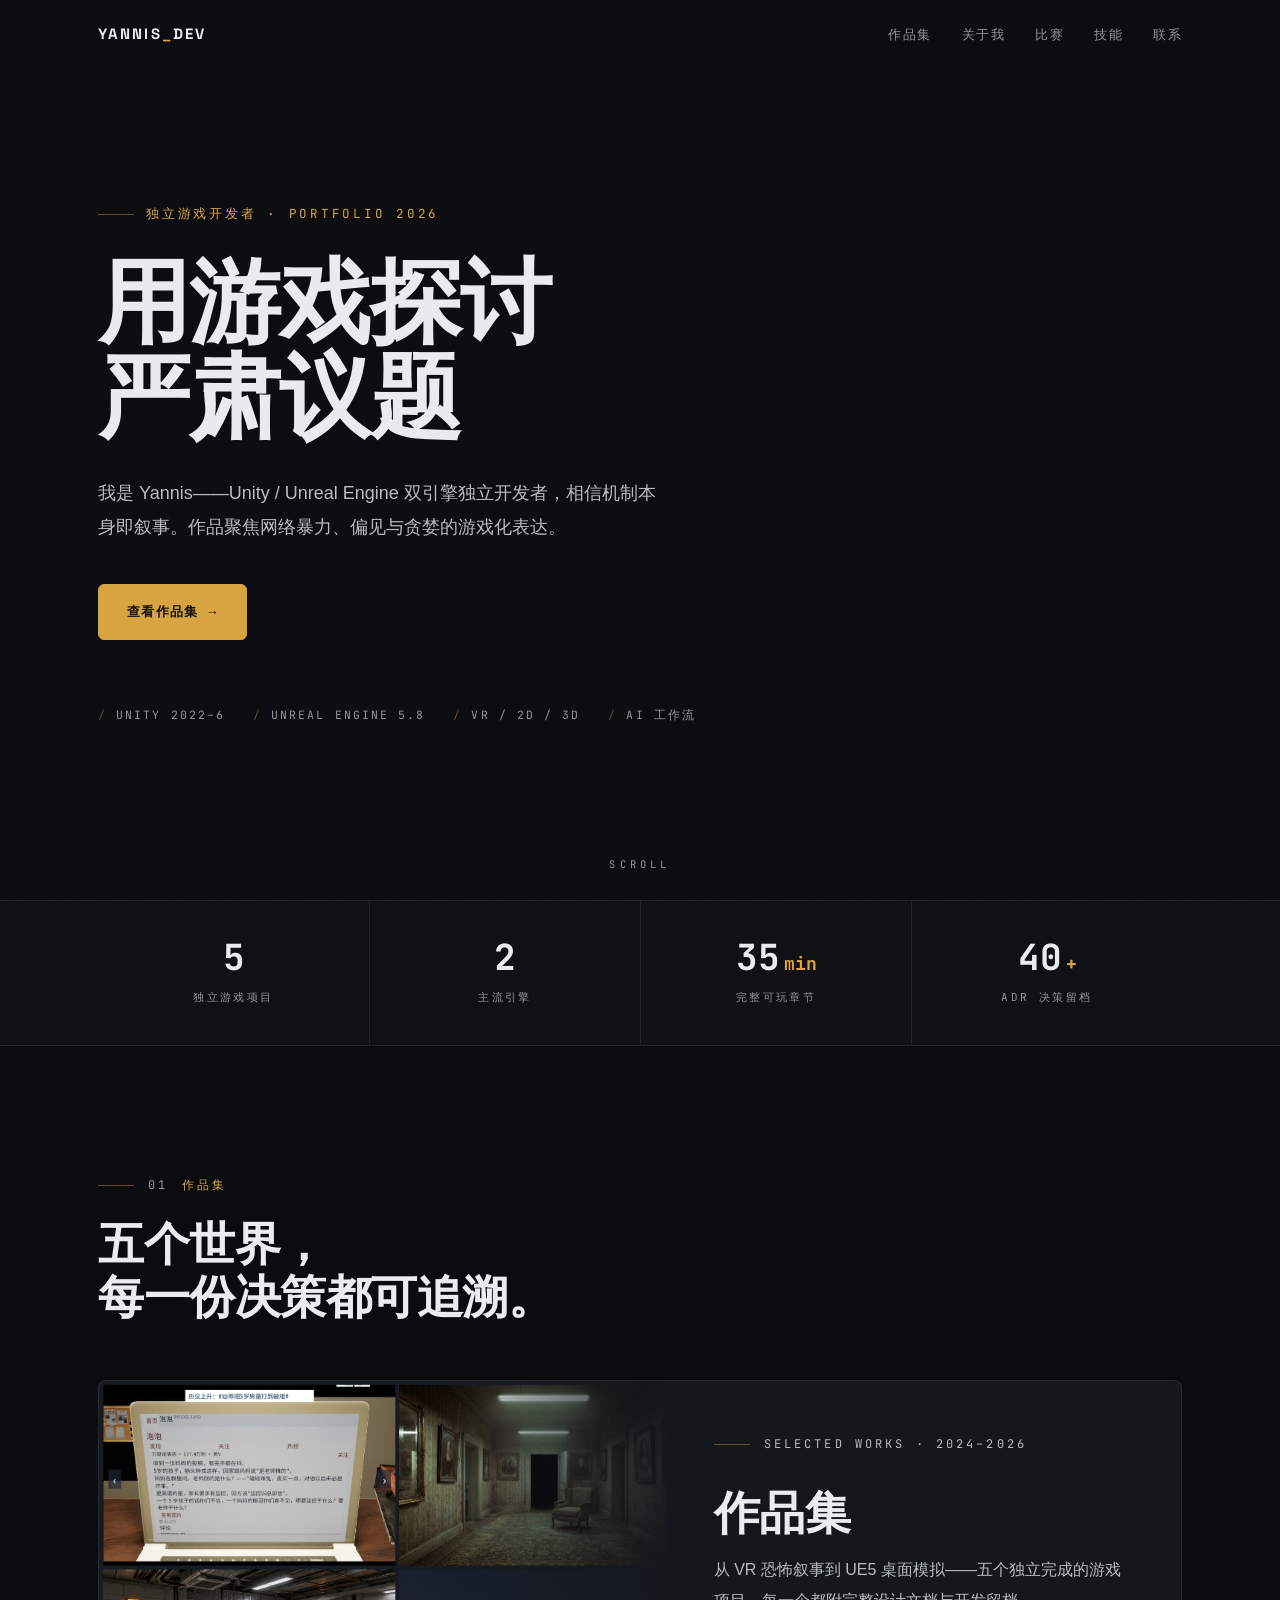
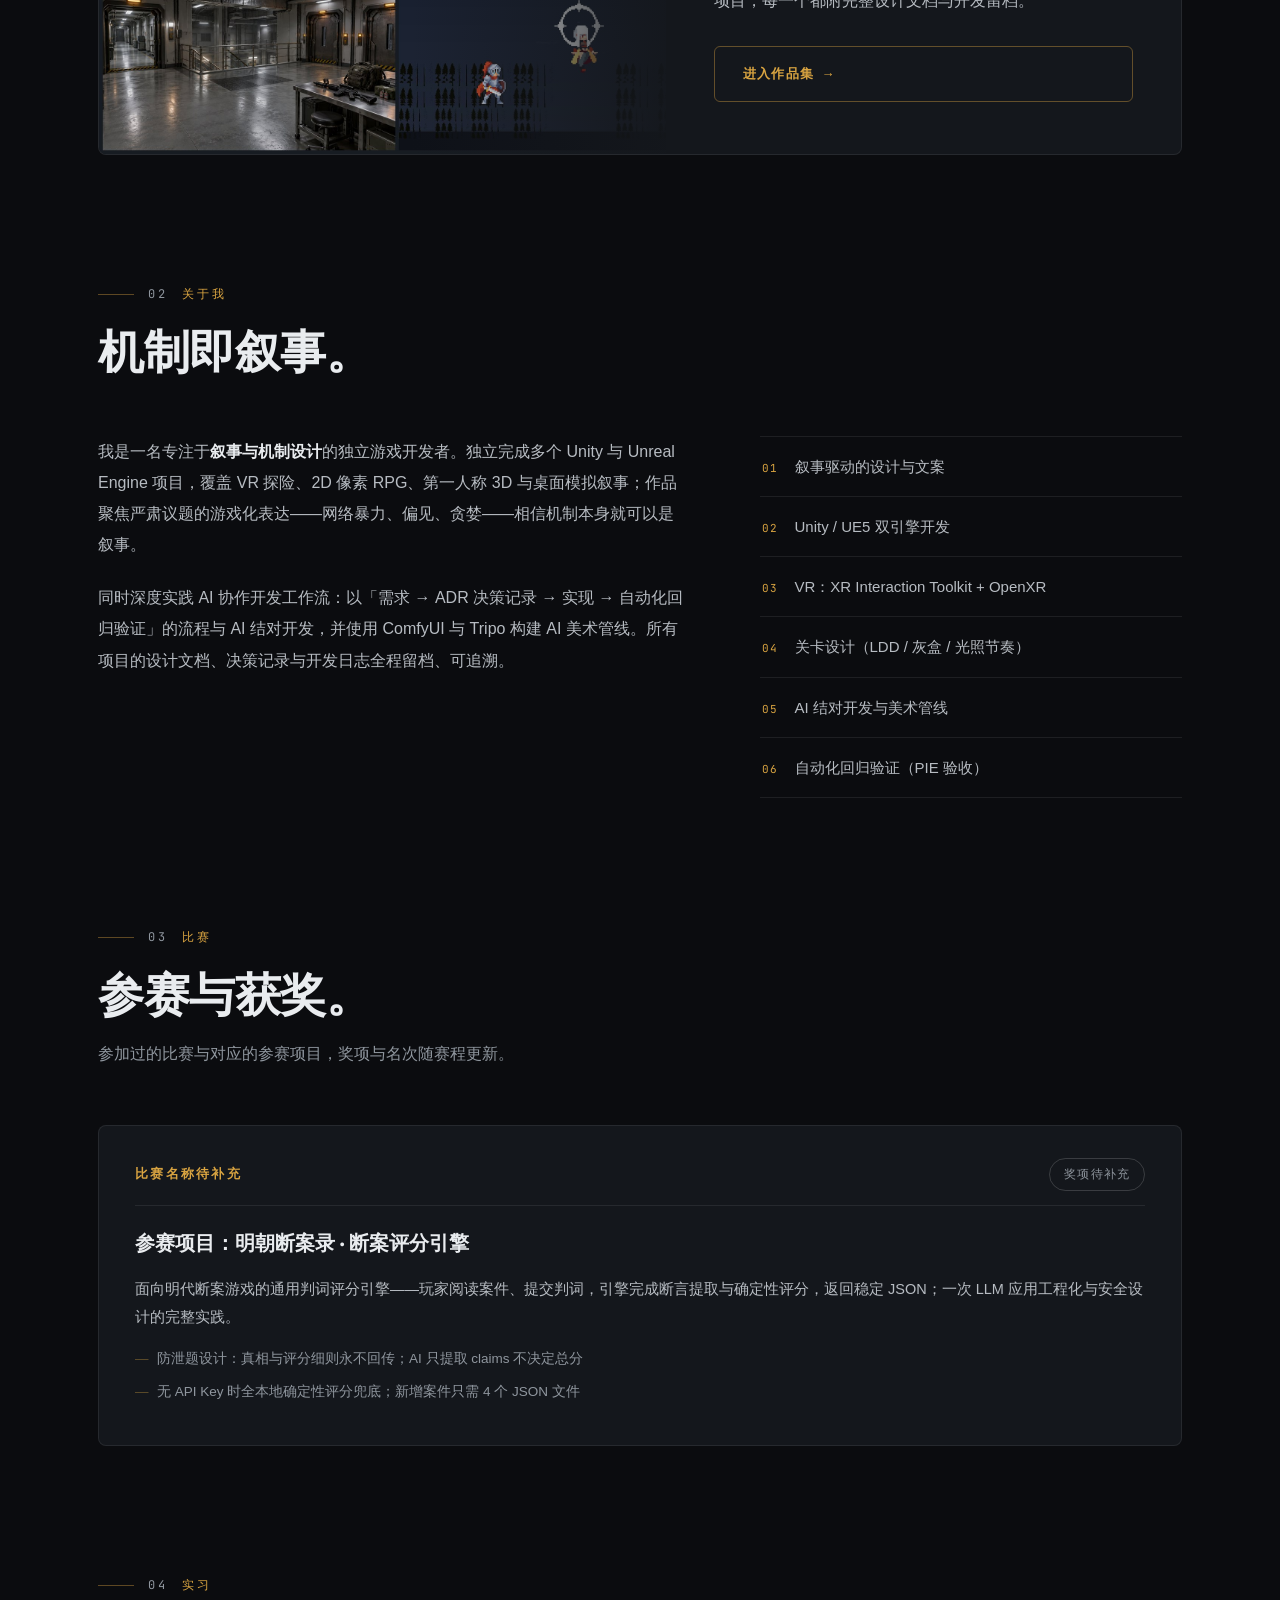
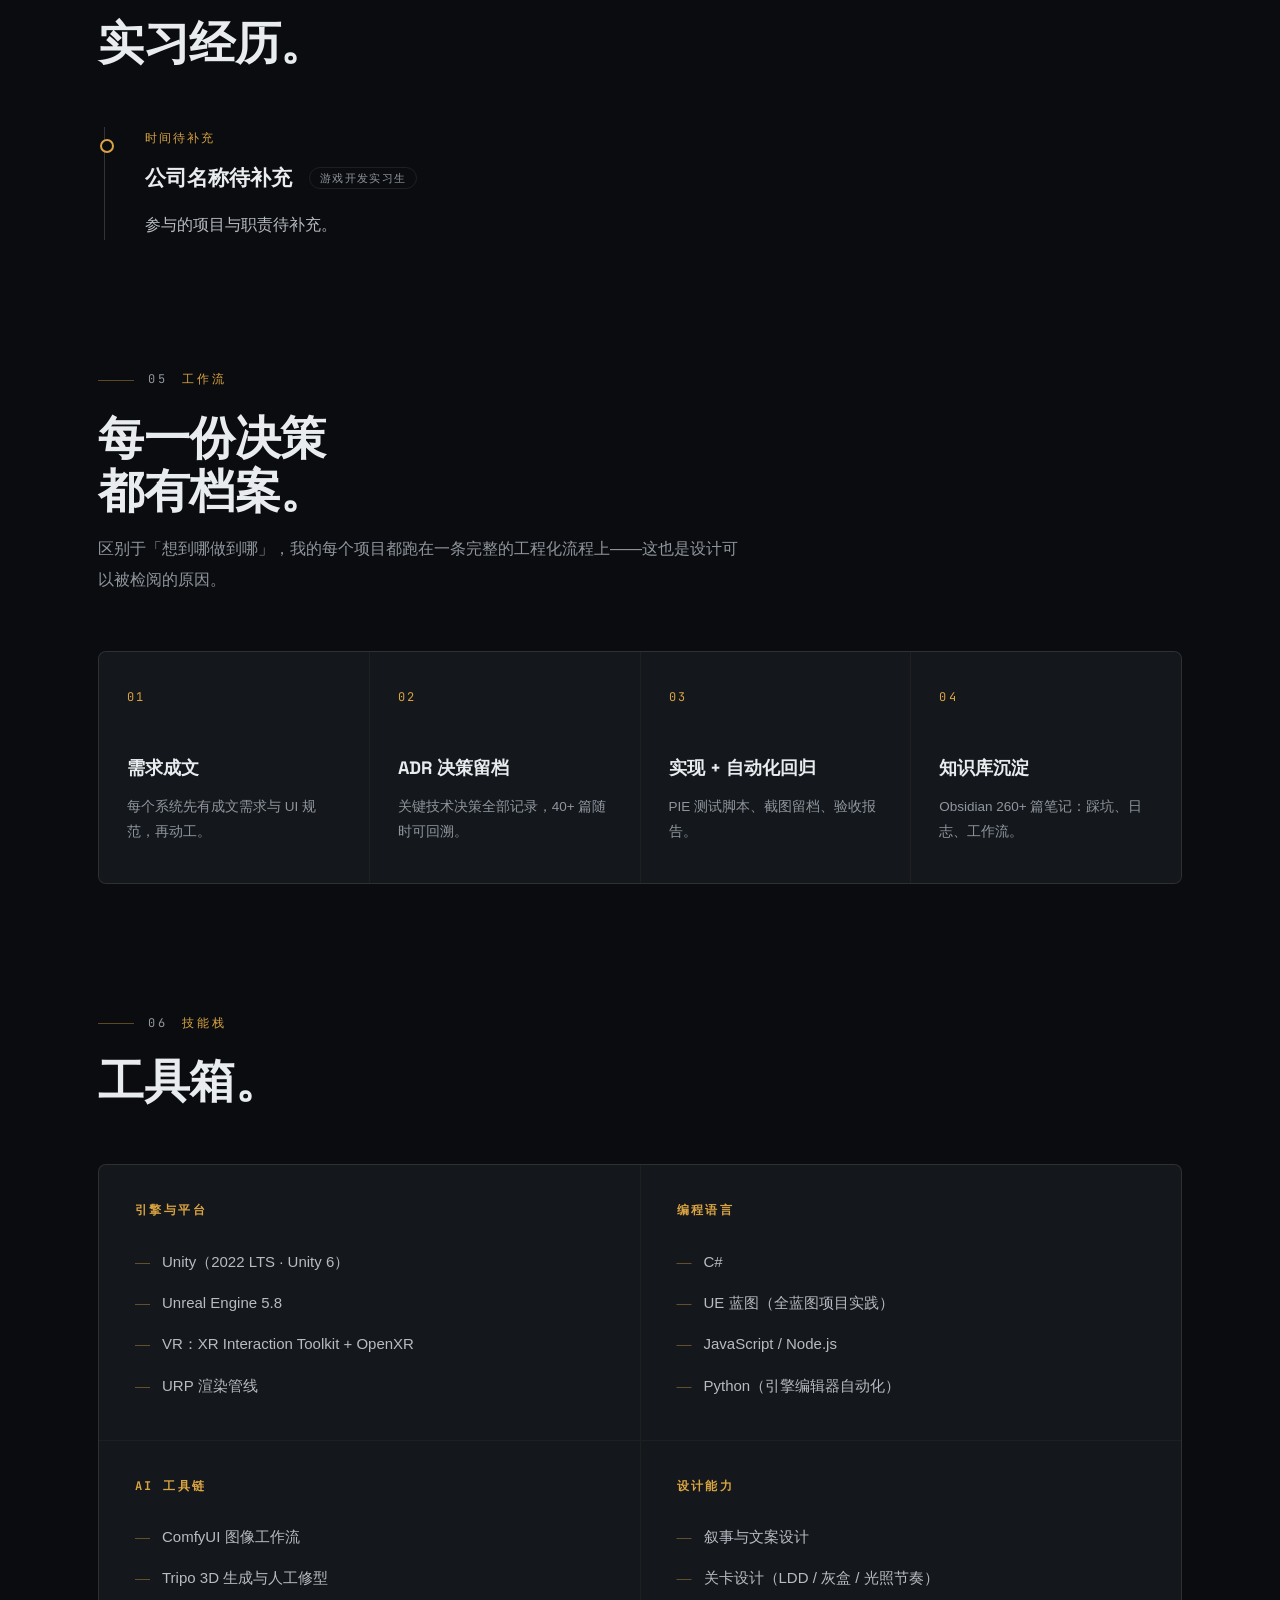
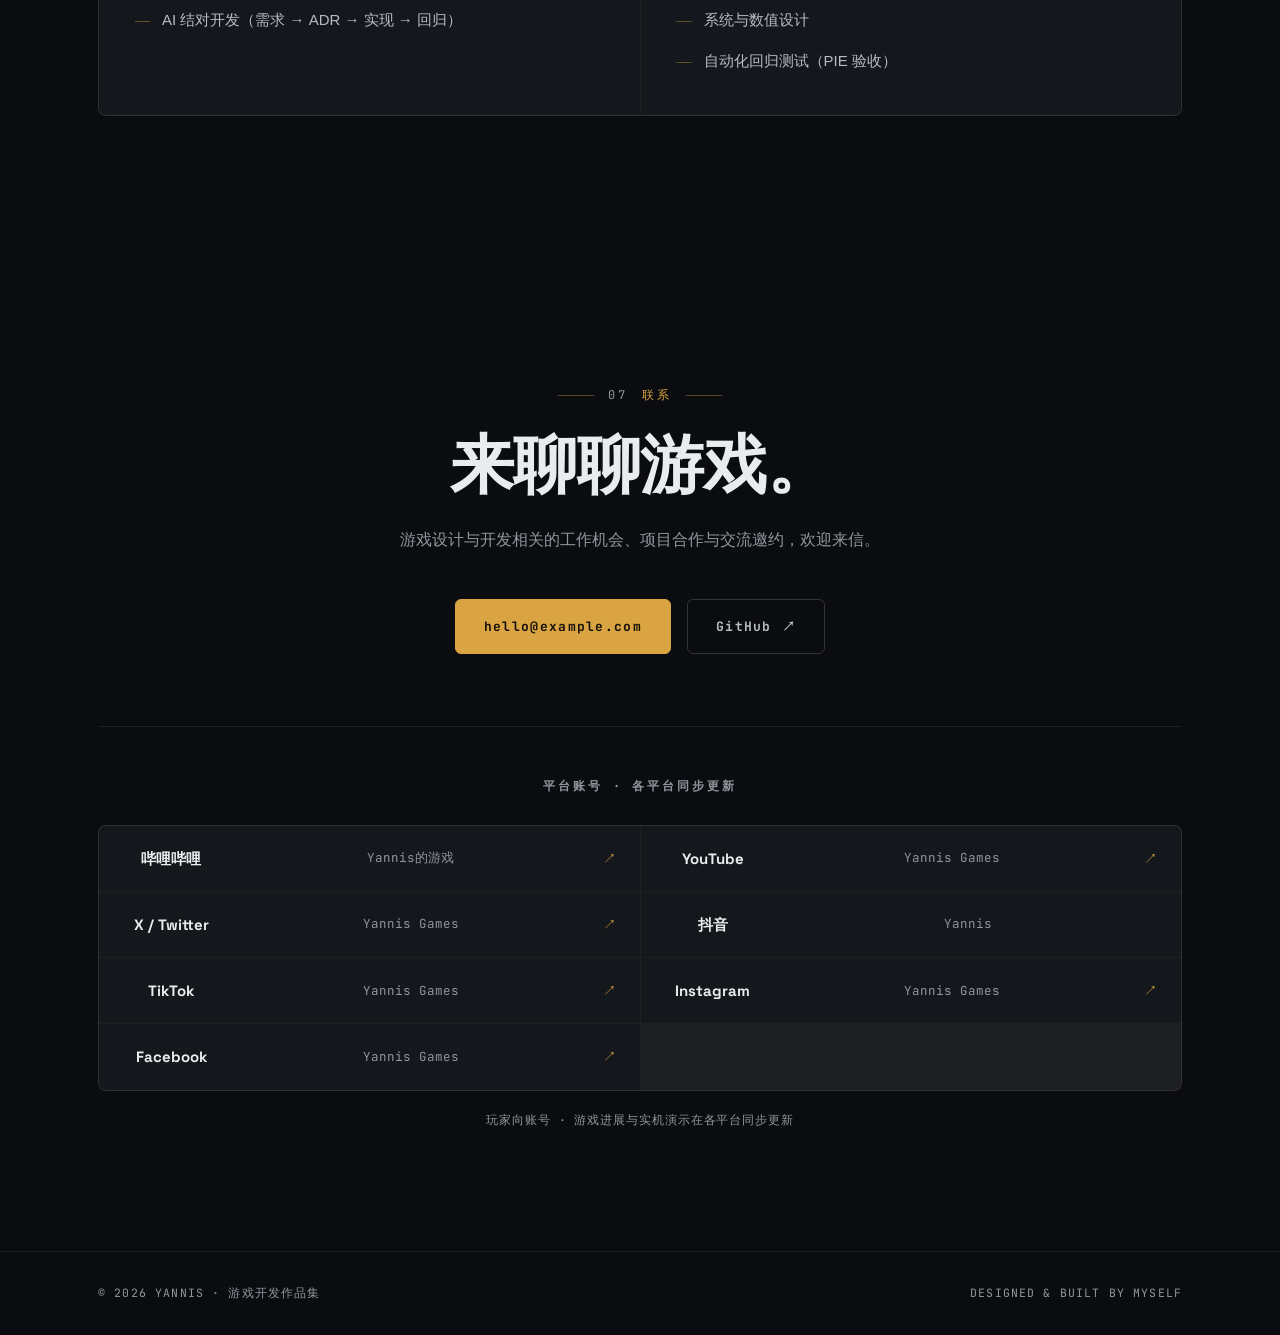
==== commit c5228f92: "Bilibili row: switch to player-facing account Yannis的游戏 (space 3494361337694686, verified via search" ====
--- a/index.html
+++ b/index.html
@@ -229,9 +229,9 @@
 					<div class="platforms reveal">
 						<h3 class="platforms-title mono">平台账号 · 各平台同步更新</h3>
 						<div class="platforms-grid">
-							<a class="platform-row" href="https://space.bilibili.com/3747572812352101" target="_blank" rel="noopener">
+							<a class="platform-row" href="https://space.bilibili.com/3494361337694686" target="_blank" rel="noopener">
 								<span class="p-name">哔哩哔哩</span>
-								<span class="p-handle mono">Yannis的开发日志</span>
+								<span class="p-handle mono">Yannis的游戏</span>
 								<span class="arr">↗</span>
 							</a>
 							<a class="platform-row" href="https://www.youtube.com/results?search_query=Yannis+Games" target="_blank" rel="noopener" title="在 YouTube 搜索该频道">
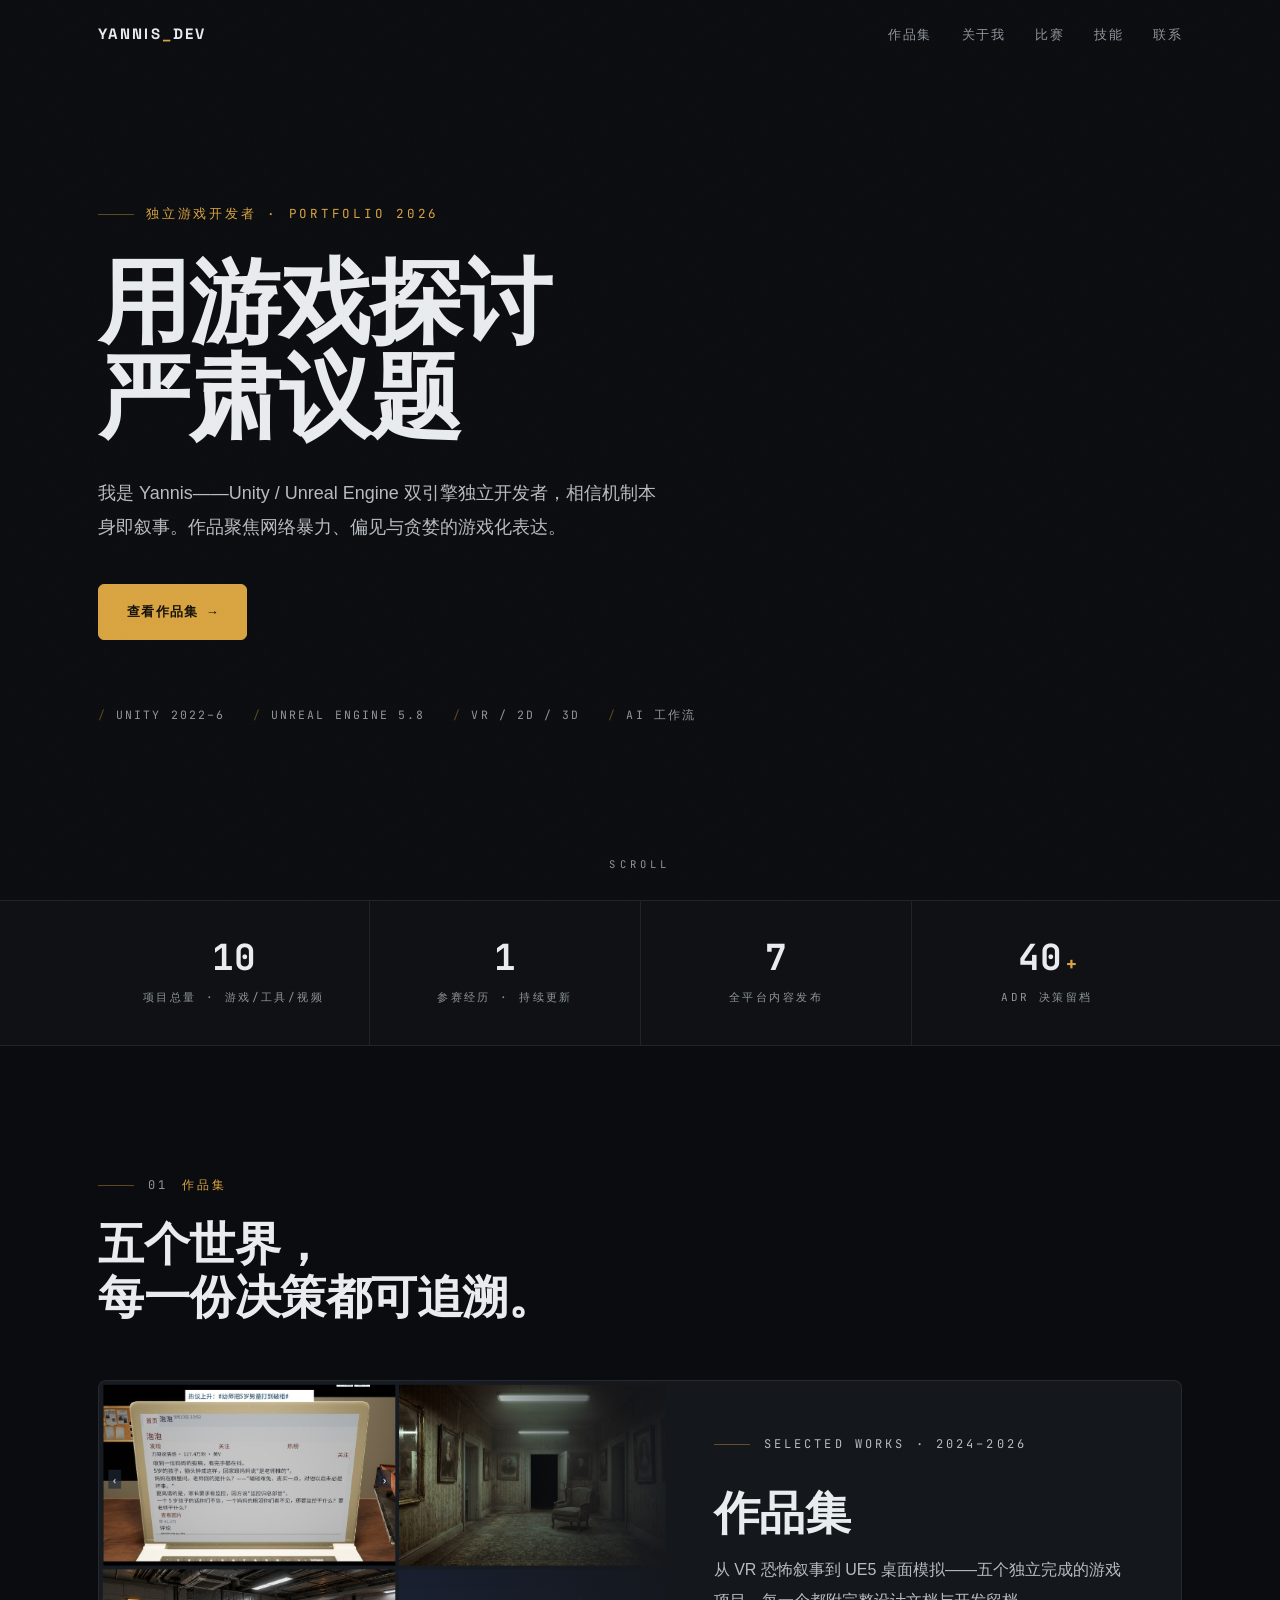
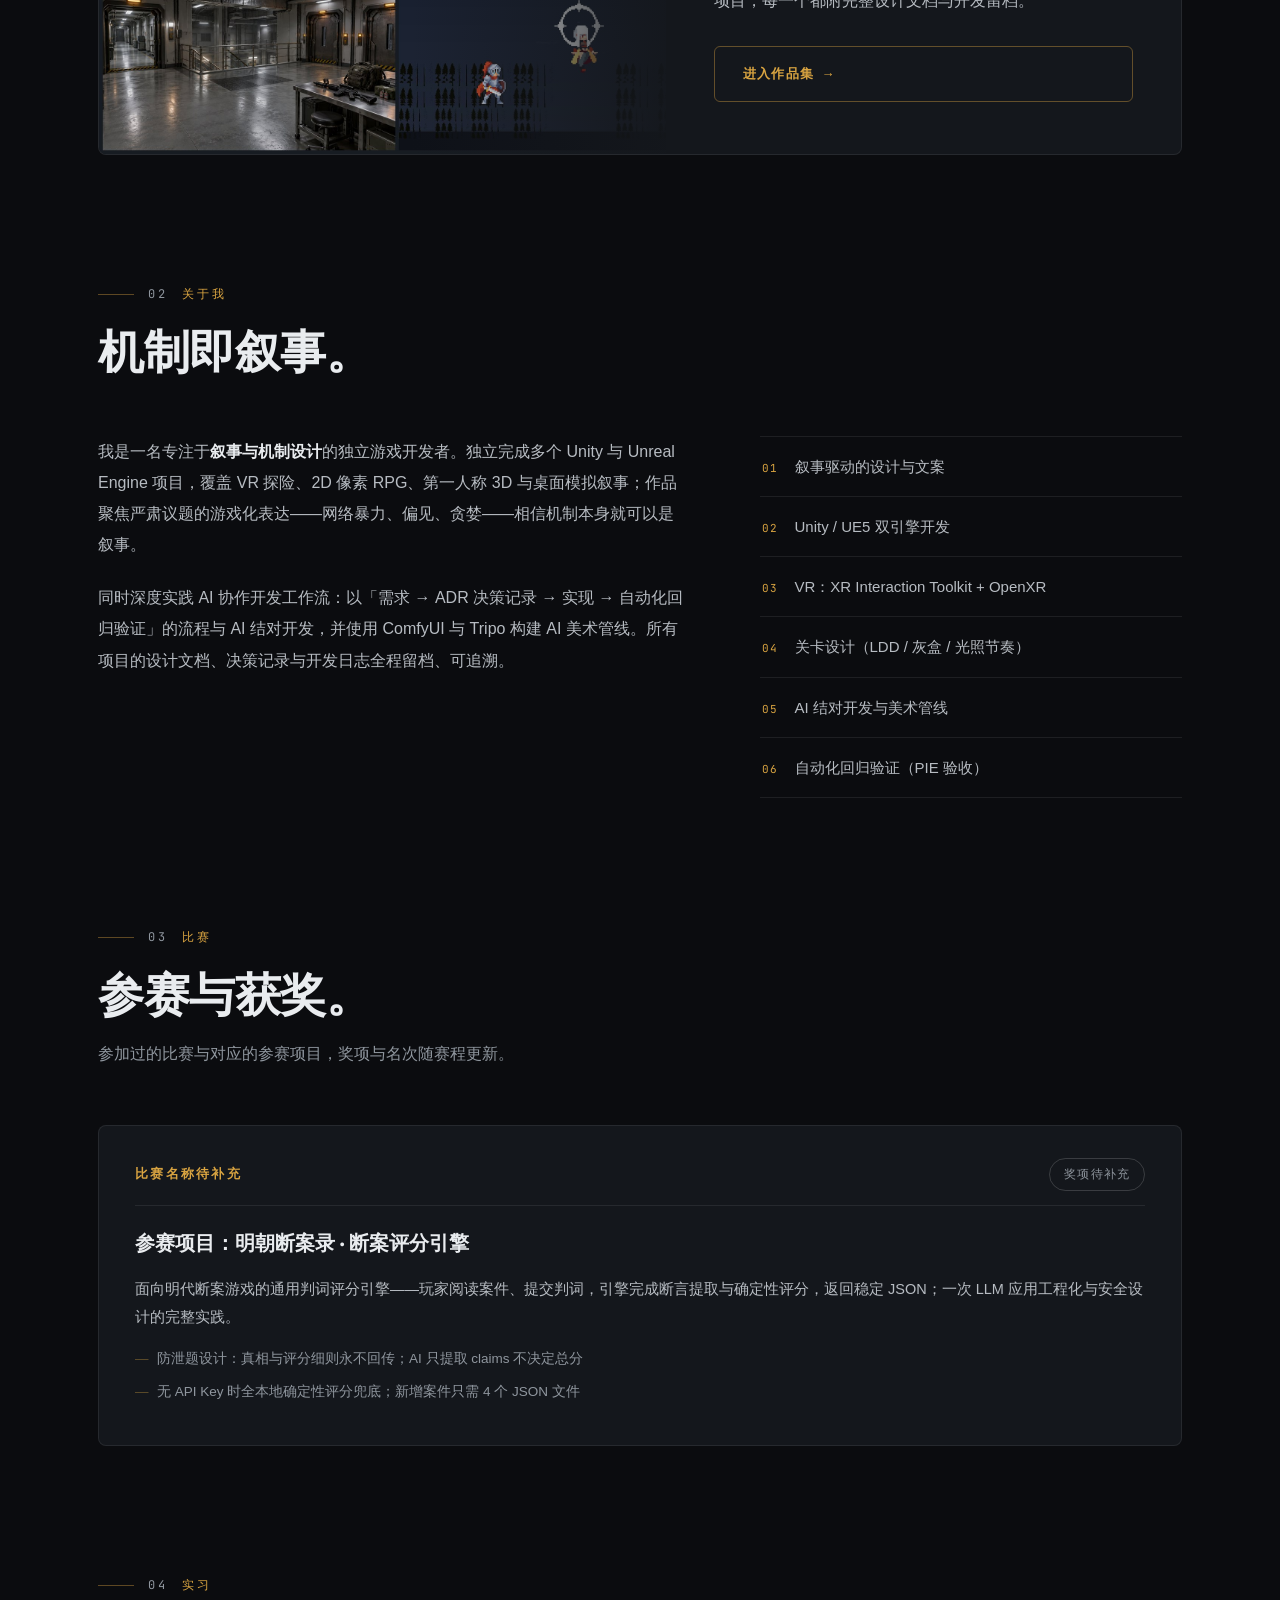
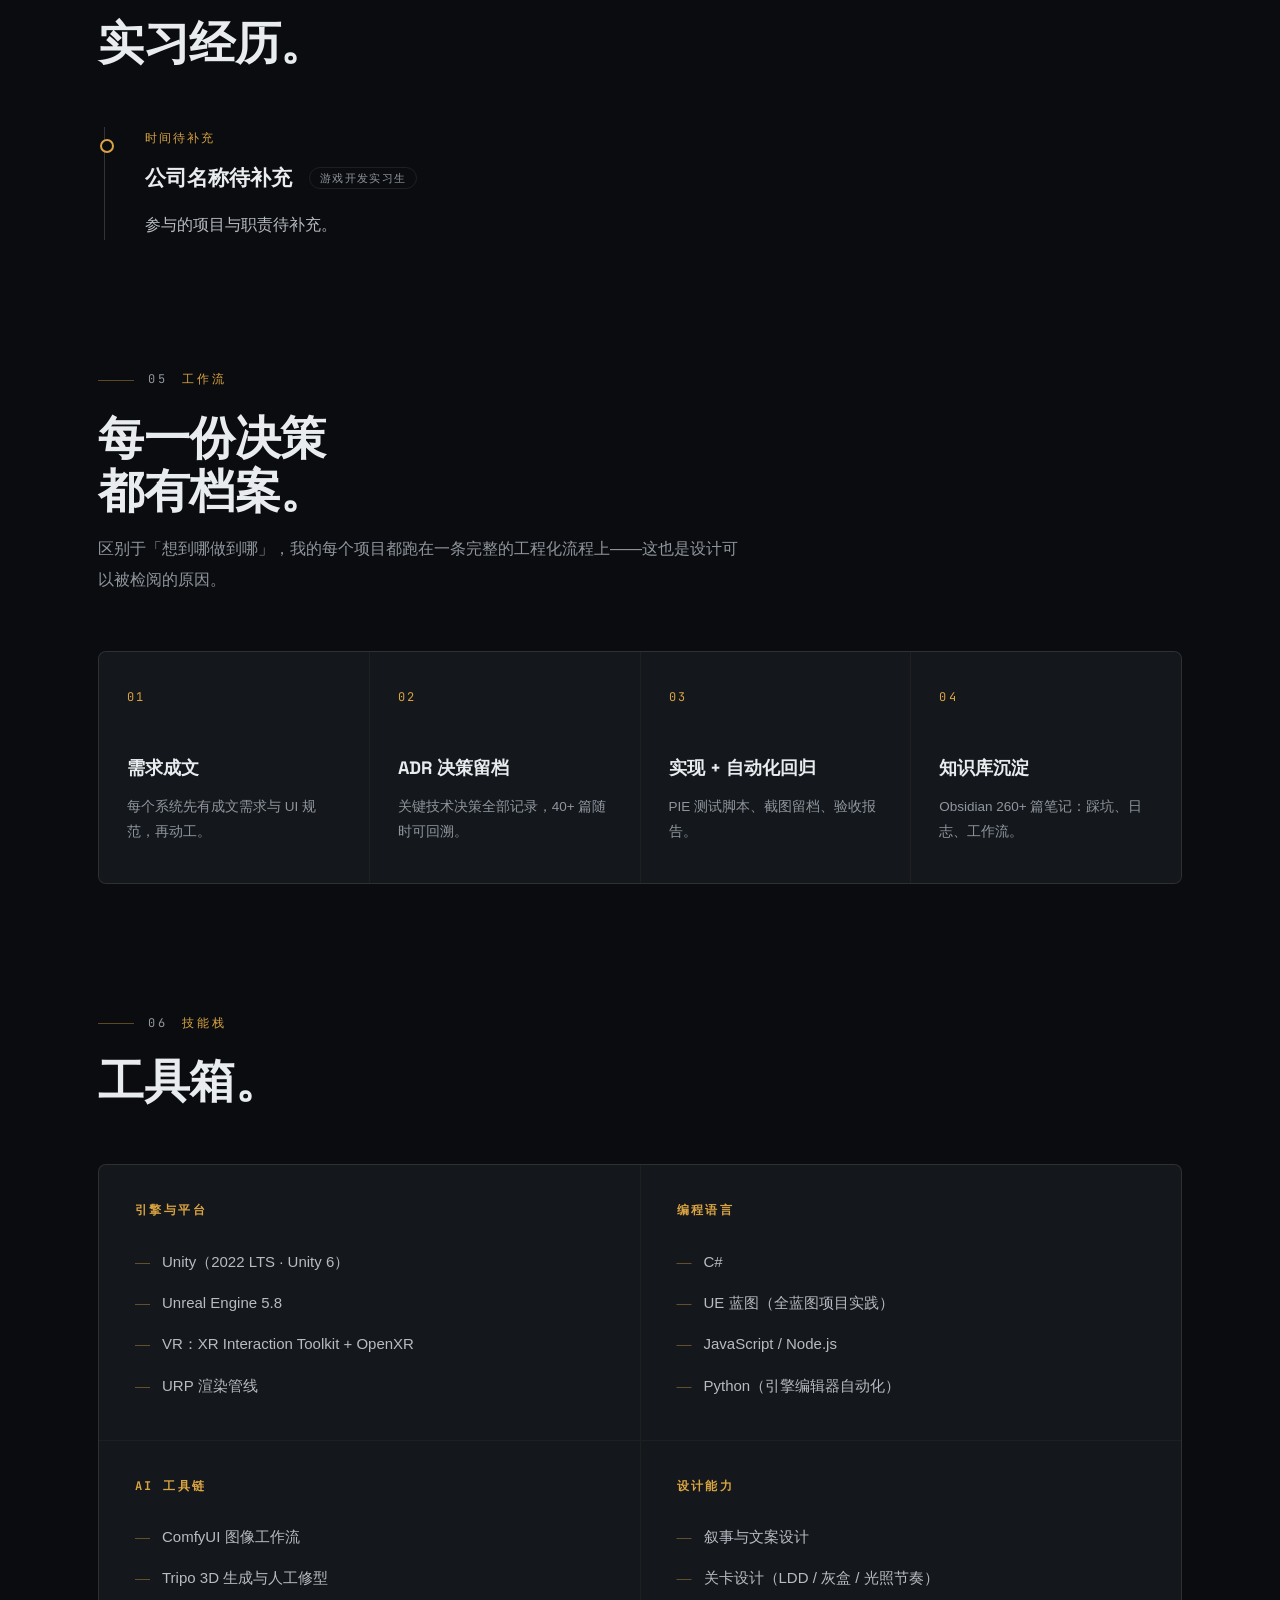
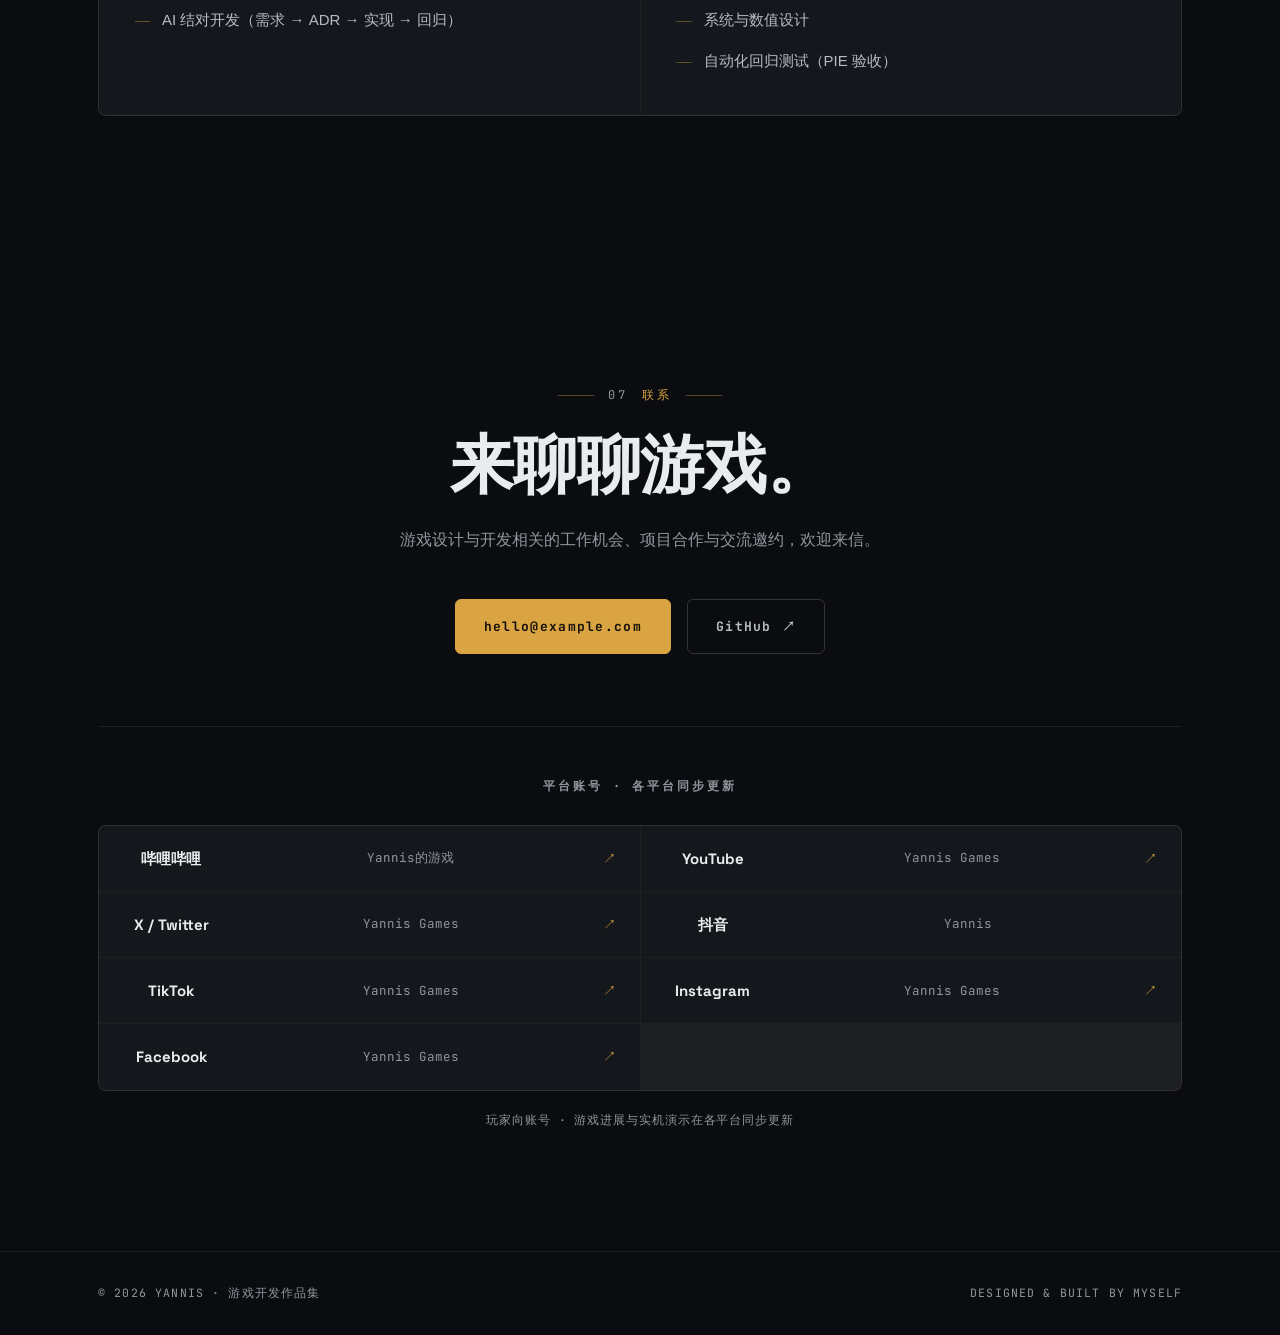
==== commit 11aa0341: "Stats bar now shows personal-experience metrics: 10 total projects, 1 competition (more underway), 7" ====
--- a/index.html
+++ b/index.html
@@ -58,9 +58,9 @@
 			<!-- 数据带 -->
 			<section class="stats">
 				<div class="container stats-grid">
-					<div class="stat reveal"><span class="num">5</span><span class="lbl">独立游戏项目</span></div>
-					<div class="stat reveal" style="--d:.08s"><span class="num">2</span><span class="lbl">主流引擎</span></div>
-					<div class="stat reveal" style="--d:.16s"><span class="num">35<span class="unit">min</span></span><span class="lbl">完整可玩章节</span></div>
+					<div class="stat reveal"><span class="num">10</span><span class="lbl">项目总量 · 游戏/工具/视频</span></div>
+					<div class="stat reveal" style="--d:.08s"><span class="num">1</span><span class="lbl">参赛经历 · 持续更新</span></div>
+					<div class="stat reveal" style="--d:.16s"><span class="num">7</span><span class="lbl">全平台内容发布</span></div>
 					<div class="stat reveal" style="--d:.24s"><span class="num">40<span class="unit">+</span></span><span class="lbl">ADR 决策留档</span></div>
 				</div>
 			</section>
@@ -280,7 +280,7 @@
 		</div>
 
 		<script src="assets/js/site.js?v=1"></script>
-		<script src="assets/js/i18n.js?v=11"></script>
+		<script src="assets/js/i18n.js?v=12"></script>
 
 	</body>
 </html>
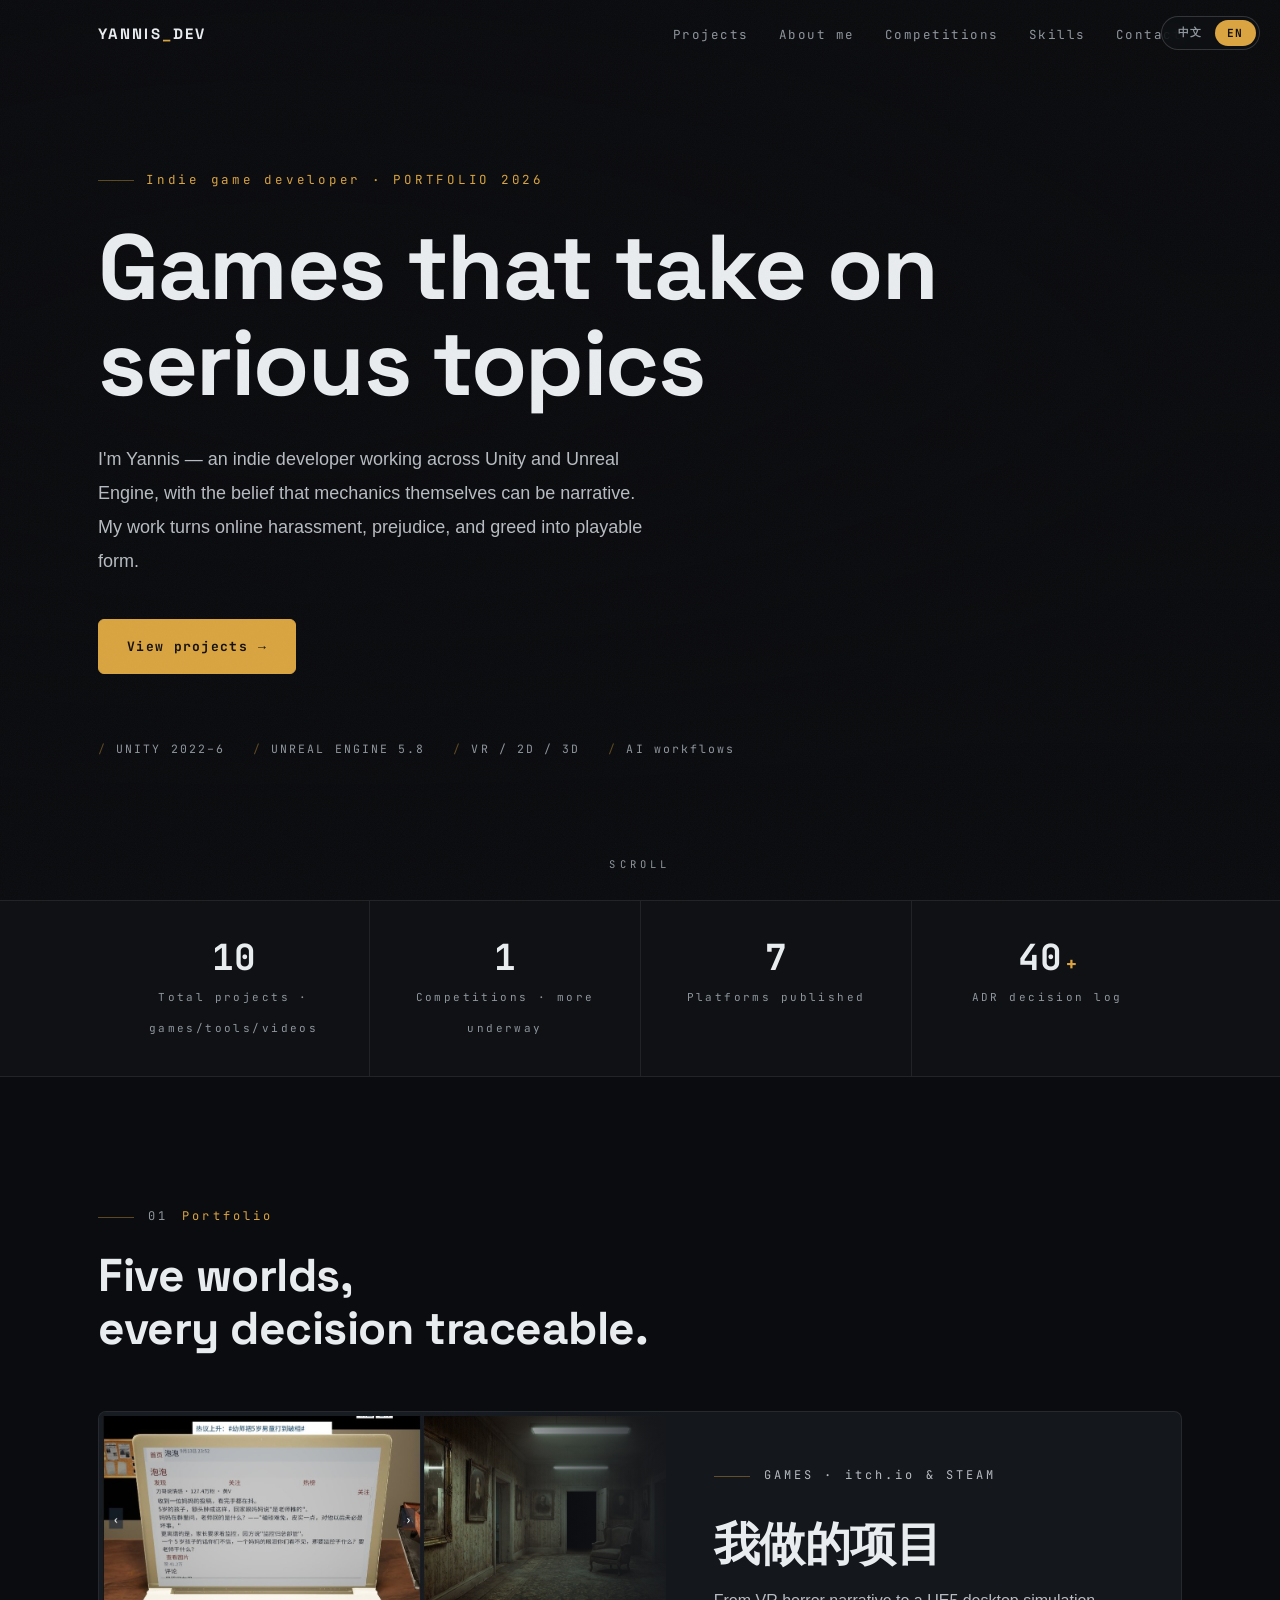
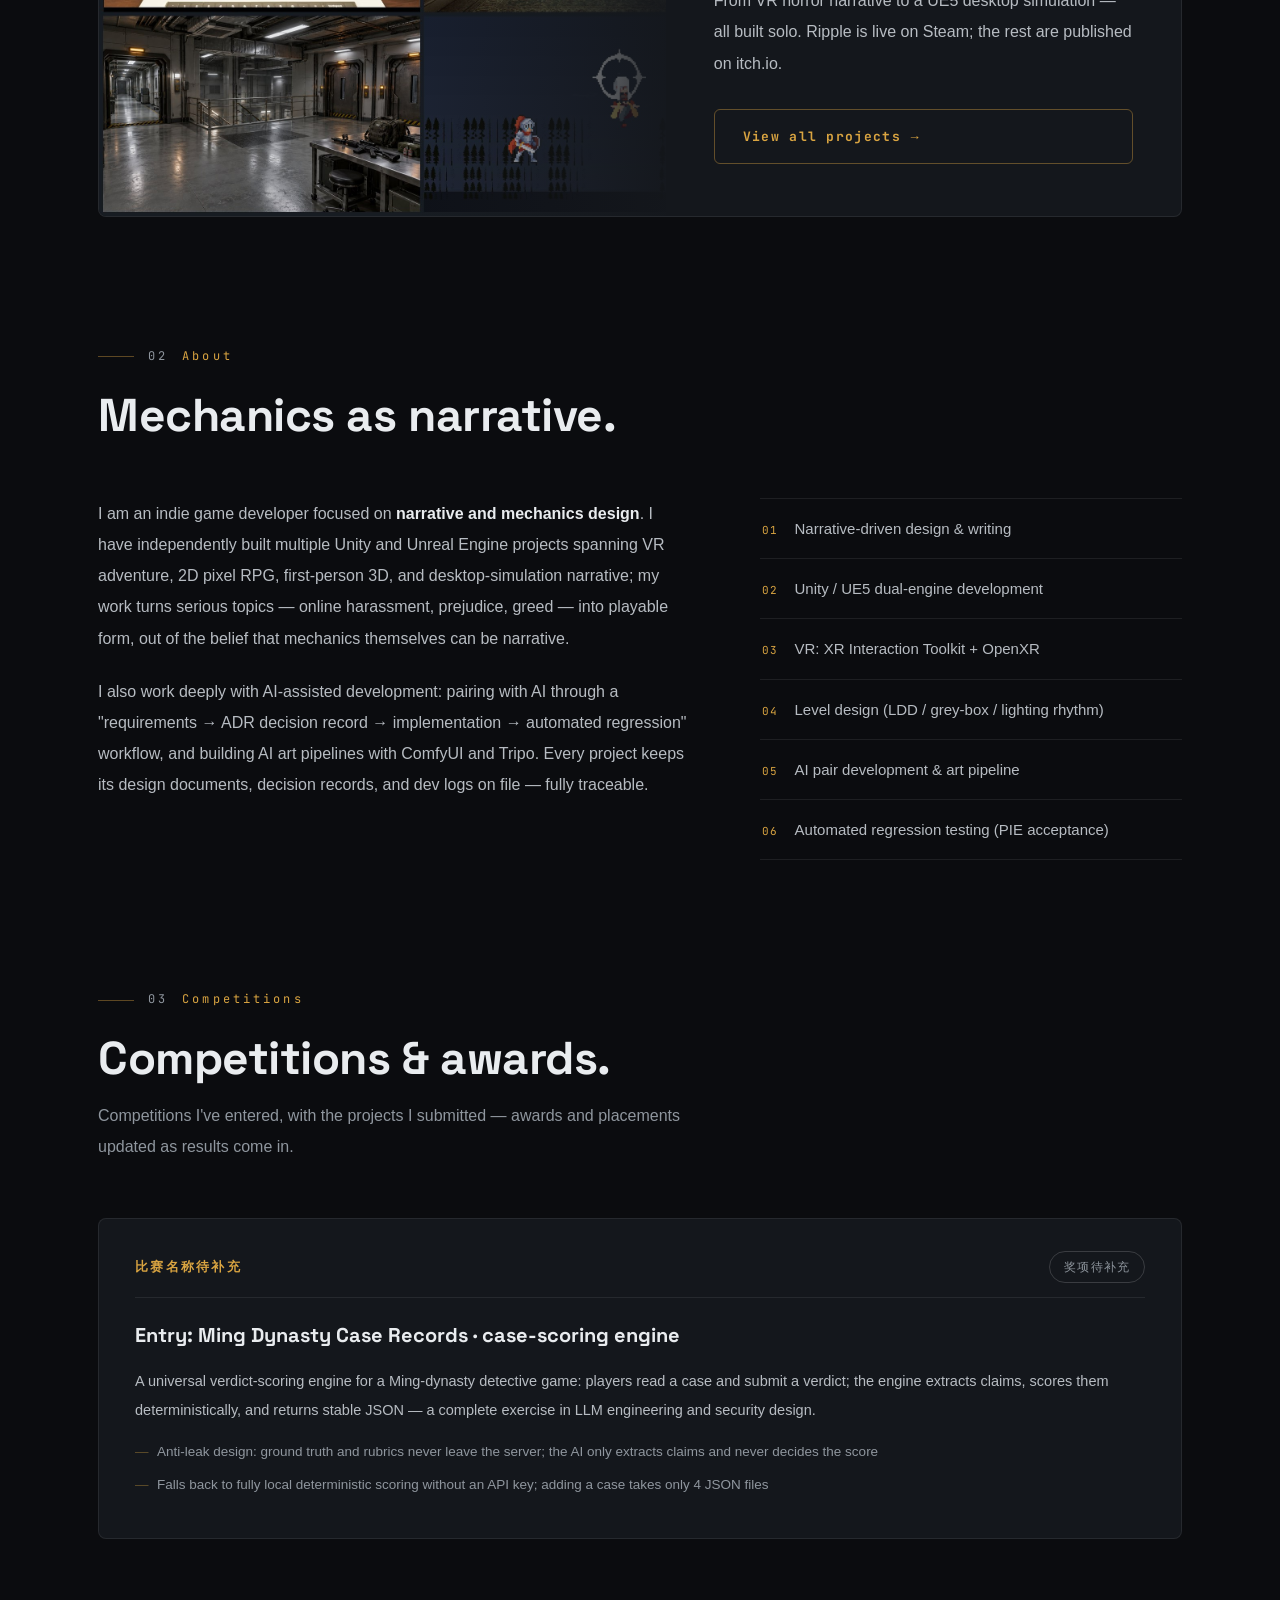
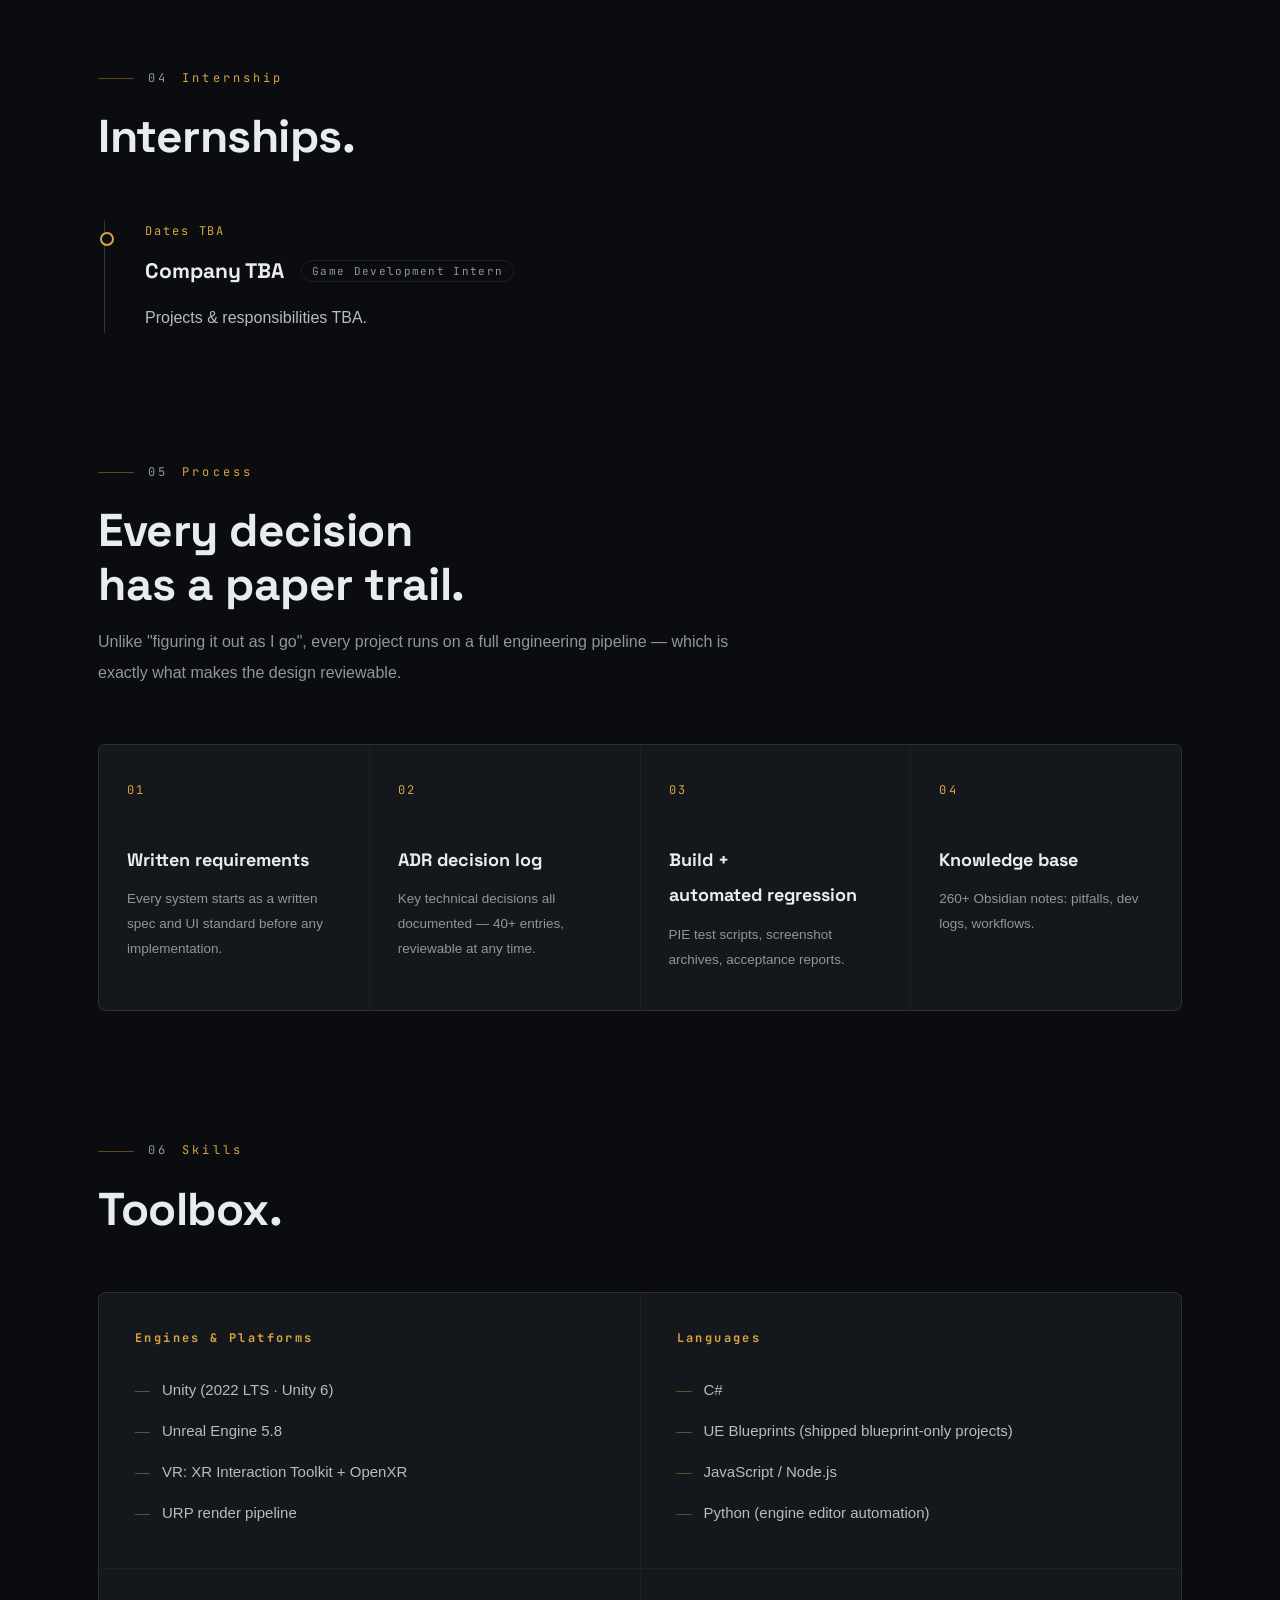
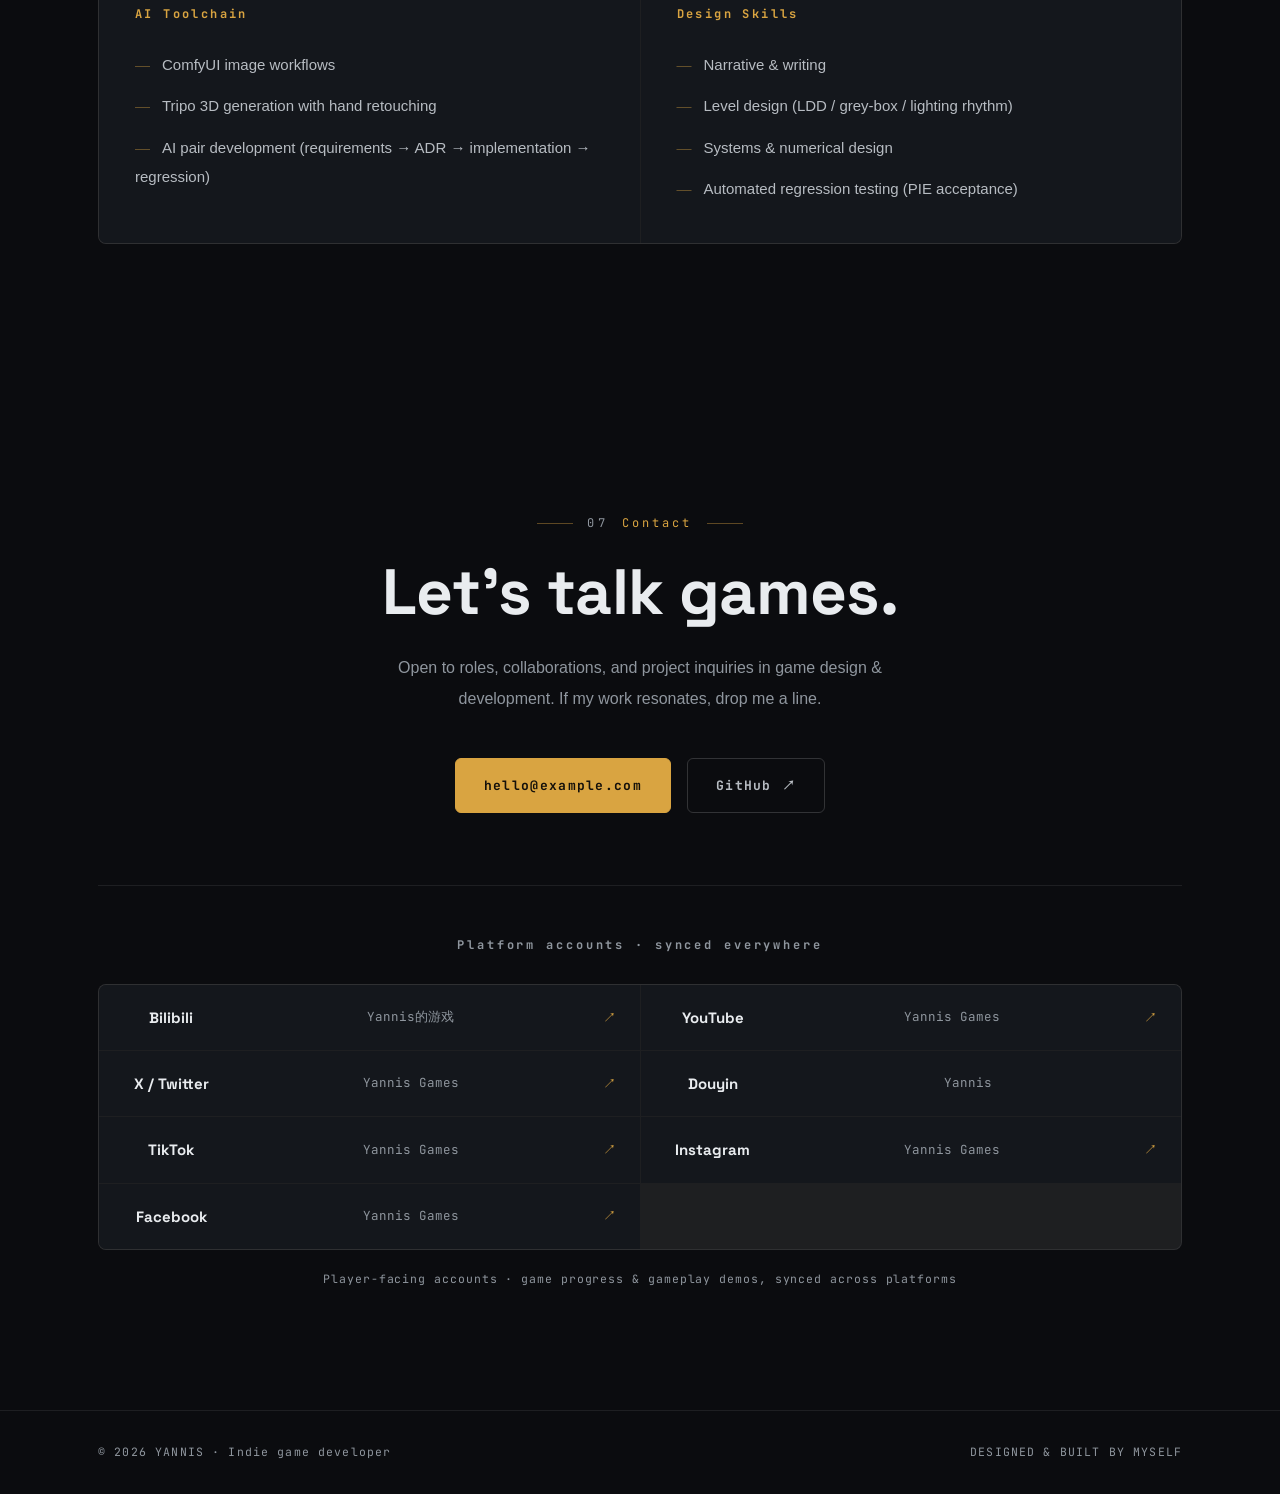
==== commit 053c4f14: "De-portfolio framing: gateway and projects page styled as itch.io/Steam game listings with store chi" ====
--- a/index.html
+++ b/index.html
@@ -1,11 +1,11 @@
 <!DOCTYPE HTML>
 <!--
-	Yannis · 游戏开发作品集
+	Yannis · 独立游戏开发者
 	定制设计系统 V3（深色电影感 · 暖铜点缀）
 -->
 <html lang="zh-CN">
 	<head>
-		<title>Yannis · 游戏开发作品集</title>
+		<title>Yannis · 独立游戏开发者</title>
 		<meta charset="utf-8" />
 		<meta name="viewport" content="width=device-width, initial-scale=1, user-scalable=no" />
 		<meta name="description" content="独立游戏开发者：Unity / Unreal Engine / VR / 2D 像素 / 叙事设计 / AI 辅助开发工作流。" />
@@ -24,7 +24,7 @@
 			<div class="nav-inner">
 				<a class="logo" href="index.html">YANNIS<span class="accent">_</span>DEV</a>
 				<ul class="nav-links mono">
-					<li><a href="projects.html">作品集</a></li>
+					<li><a href="projects.html">项目</a></li>
 					<li class="hide-m"><a href="#about">关于我</a></li>
 					<li class="hide-m"><a href="#competitions">比赛</a></li>
 					<li class="hide-m"><a href="#skills">技能</a></li>
@@ -41,7 +41,7 @@
 				<h1>用游戏探讨<br />严肃议题</h1>
 				<p class="hero-sub">我是 Yannis——Unity / Unreal Engine 双引擎独立开发者，相信机制本身即叙事。作品聚焦网络暴力、偏见与贪婪的游戏化表达。</p>
 				<div class="hero-cta">
-					<a class="button solid" href="projects.html">查看作品集 <span class="arr">→</span></a>
+					<a class="button solid" href="projects.html">查看项目 <span class="arr">→</span></a>
 				</div>
 				<div class="hero-meta">
 					<span>UNITY 2022–6</span>
@@ -65,20 +65,20 @@
 				</div>
 			</section>
 
-			<!-- 作品集入口 -->
+			<!-- 项目入口 -->
 			<section class="section" id="portfolio">
 				<div class="container">
 					<header class="section-head reveal">
-						<p class="kicker"><span class="idx">01</span>作品集</p>
+						<p class="kicker"><span class="idx">01</span>项目</p>
 						<h2 class="section-title">五个世界，<br />每一份决策都可追溯。</h2>
 					</header>
 					<a class="gateway reveal" href="projects.html">
 						<div class="gateway-media"><img src="images/collage.jpg" alt="五个游戏项目封面拼贴" width="1600" height="1000" /></div>
 						<div class="gateway-body">
-							<p class="kicker">SELECTED WORKS · 2024–2026</p>
-							<h3 class="section-title">作品集</h3>
-							<p>从 VR 恐怖叙事到 UE5 桌面模拟——五个独立完成的游戏项目，每一个都附完整设计文档与开发留档。</p>
-							<span class="button">进入作品集 <span class="arr">→</span></span>
+							<p class="kicker">GAMES · itch.io &amp; STEAM</p>
+							<h3 class="section-title">我做的项目</h3>
+							<p>从 VR 恐怖叙事到 UE5 桌面模拟——全部独立完成。《涟漪》已上架 Steam，其余项目均发布于 itch.io。</p>
+							<span class="button">查看全部项目 <span class="arr">→</span></span>
 						</div>
 					</a>
 				</div>
@@ -274,7 +274,7 @@
 		<!-- 底栏 -->
 		<div class="foot-bar">
 			<div class="container foot-bar-inner">
-				<p>© 2026 YANNIS · 游戏开发作品集</p>
+				<p>© 2026 YANNIS · 独立游戏开发者</p>
 				<p>DESIGNED &amp; BUILT BY MYSELF</p>
 			</div>
 		</div>
--- a/assets/css/style.css
+++ b/assets/css/style.css
@@ -1349,3 +1349,37 @@
 				left: 0;
 				color: var(--accent-line);
 			}
+
+/* ==========================================================================
+   项目卡商店条（Steam / itch.io）
+   ========================================================================== */
+.store-row {
+	display: flex;
+	align-items: center;
+	gap: 8px;
+	flex-wrap: wrap;
+	margin-bottom: 18px;
+}
+
+	.store-chip {
+		display: inline-flex;
+		align-items: center;
+		gap: 7px;
+		font-size: 11px;
+		font-weight: 700;
+		letter-spacing: 0.12em;
+		color: var(--muted);
+		border: 1px solid var(--line-strong);
+		border-radius: 4px;
+		padding: 5px 12px;
+	}
+
+		.store-chip .icon { font-size: 13px; }
+
+		.store-chip.steam {
+			color: var(--text);
+			border-color: var(--accent-line);
+			background: var(--accent-dim);
+		}
+
+			.store-chip.steam .icon { color: var(--accent); }
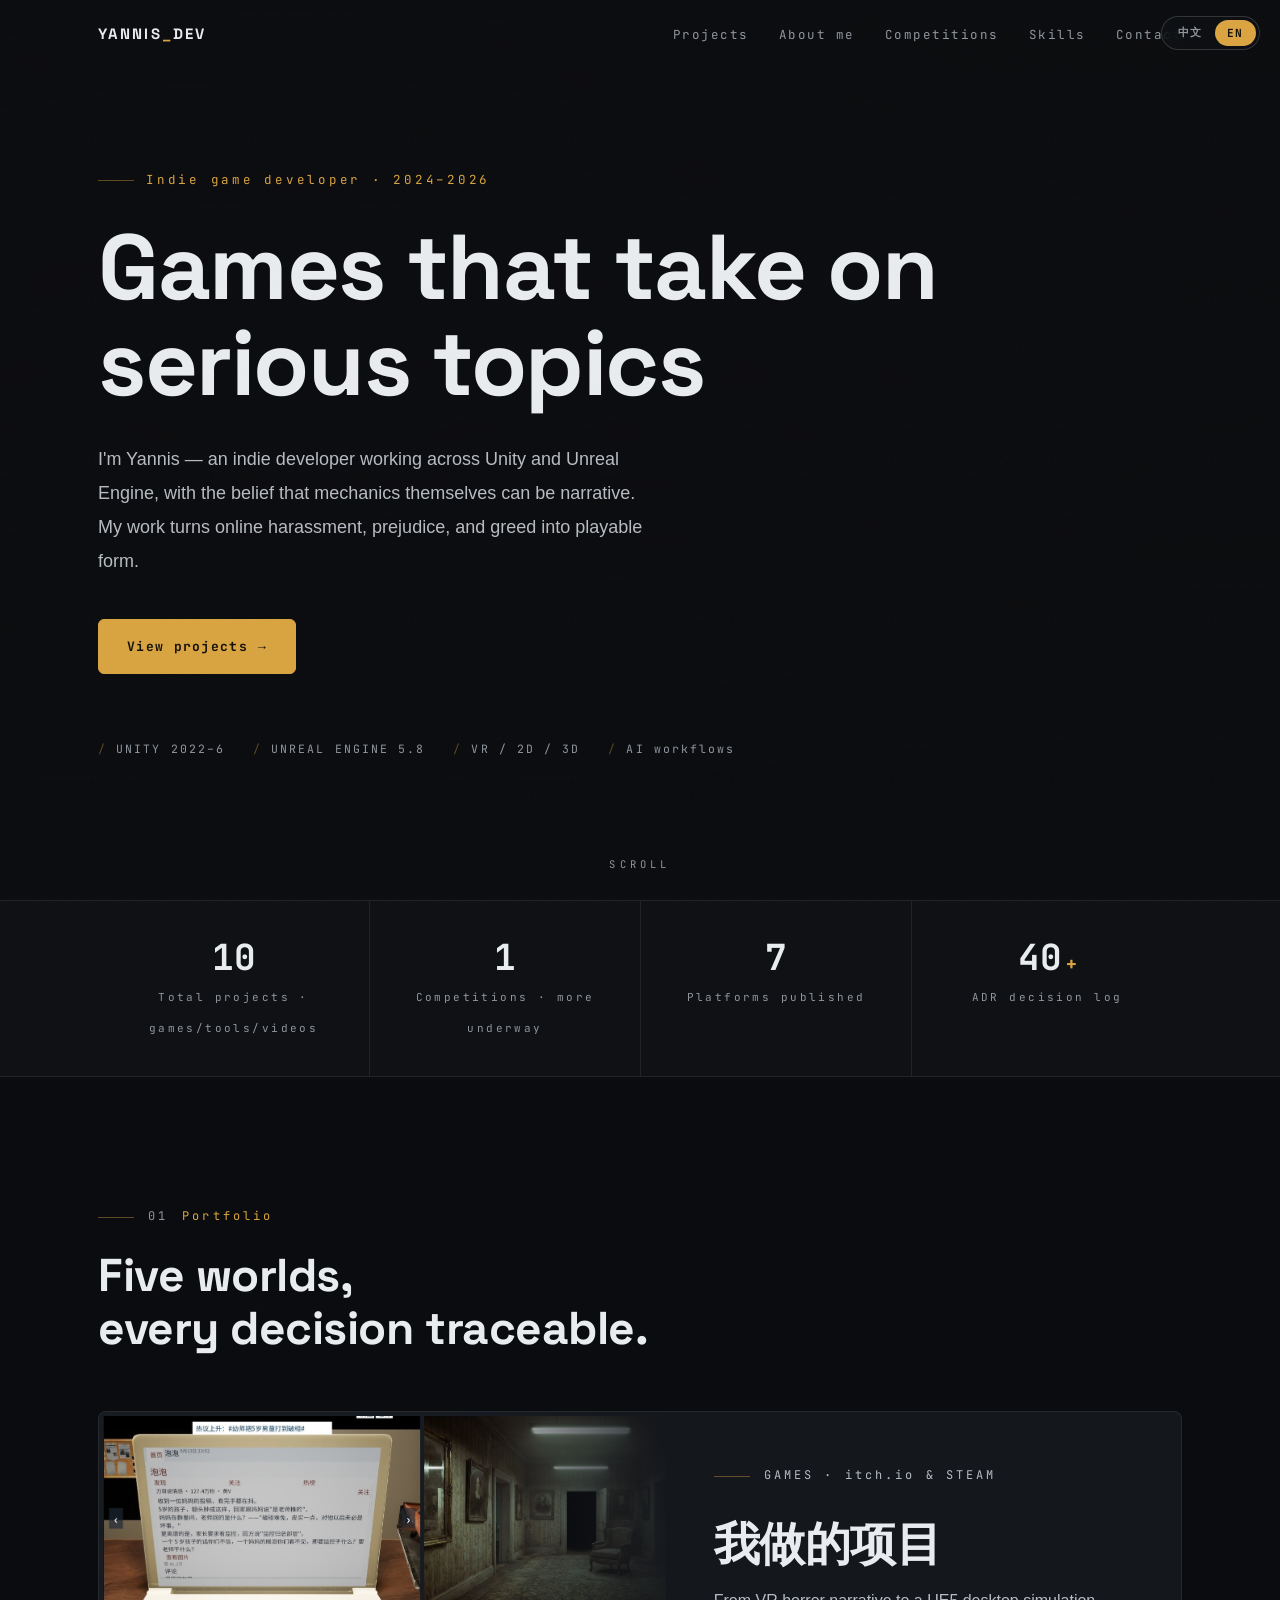
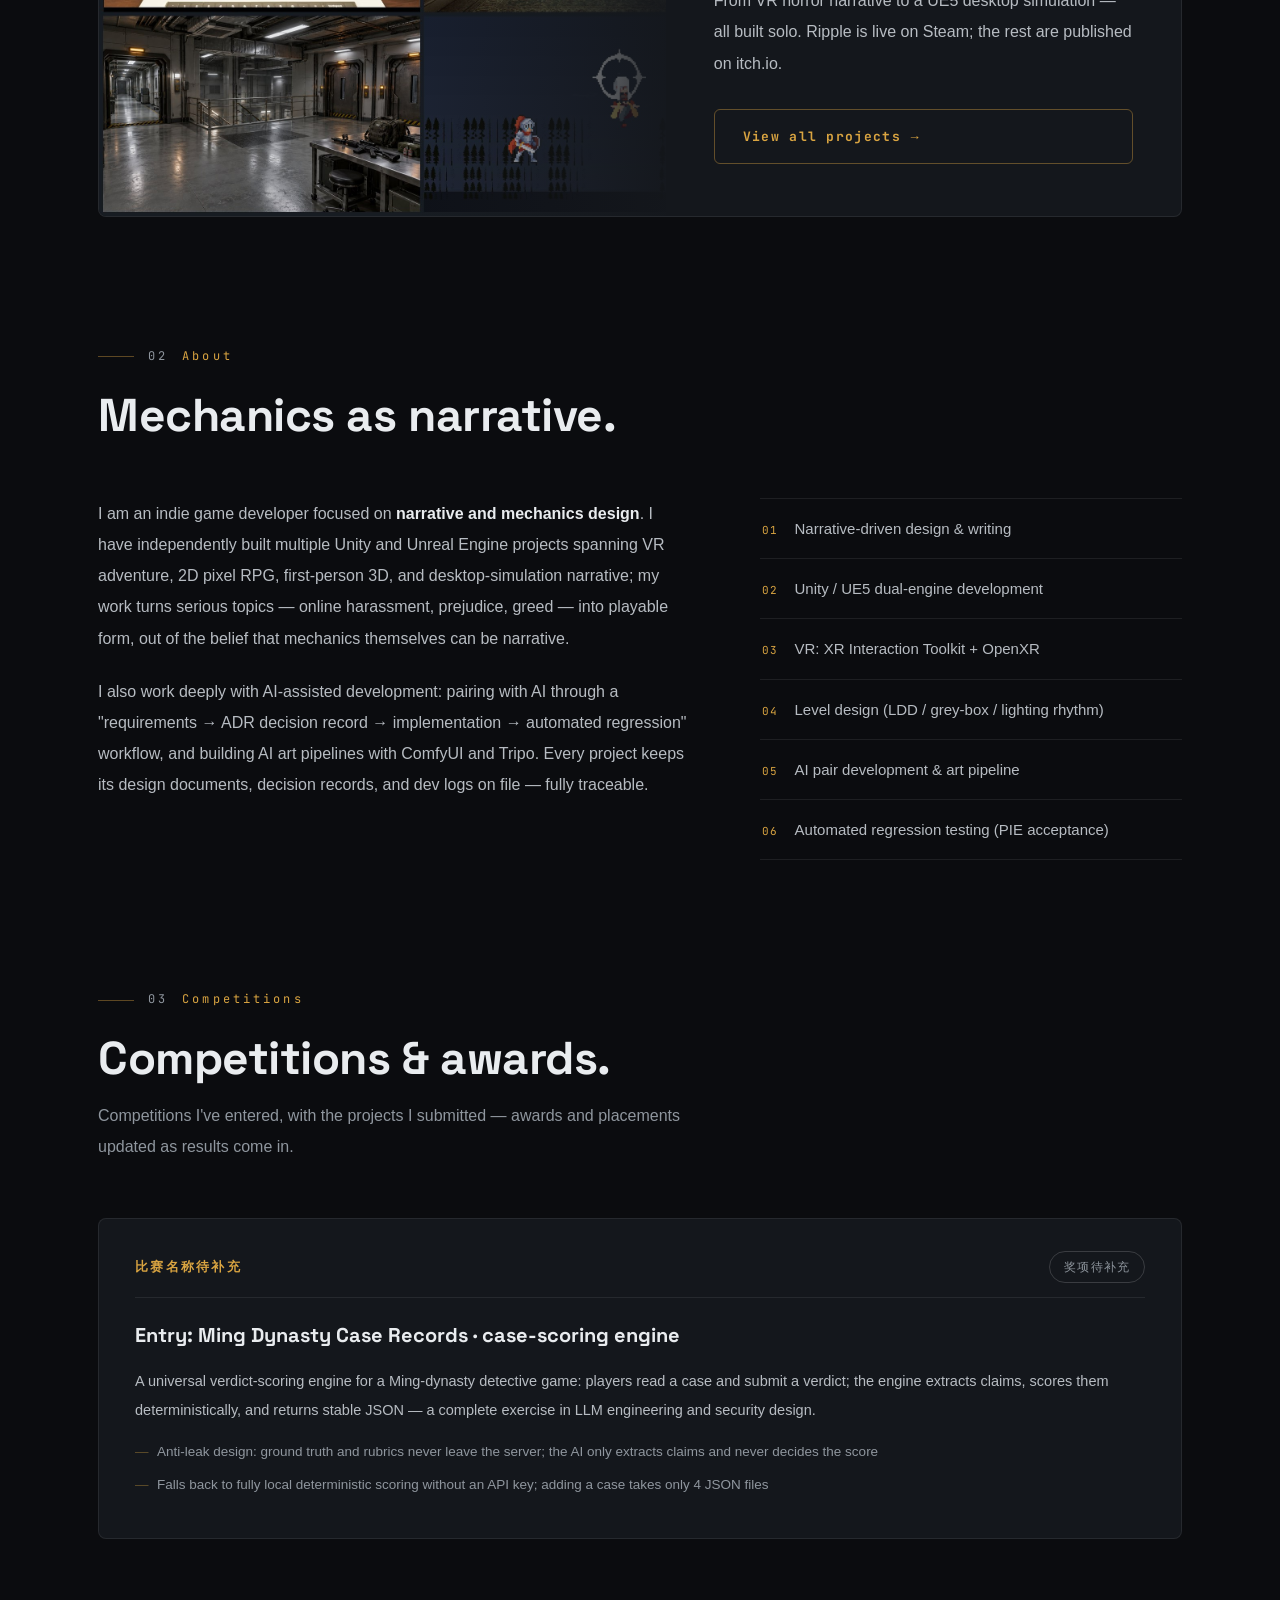
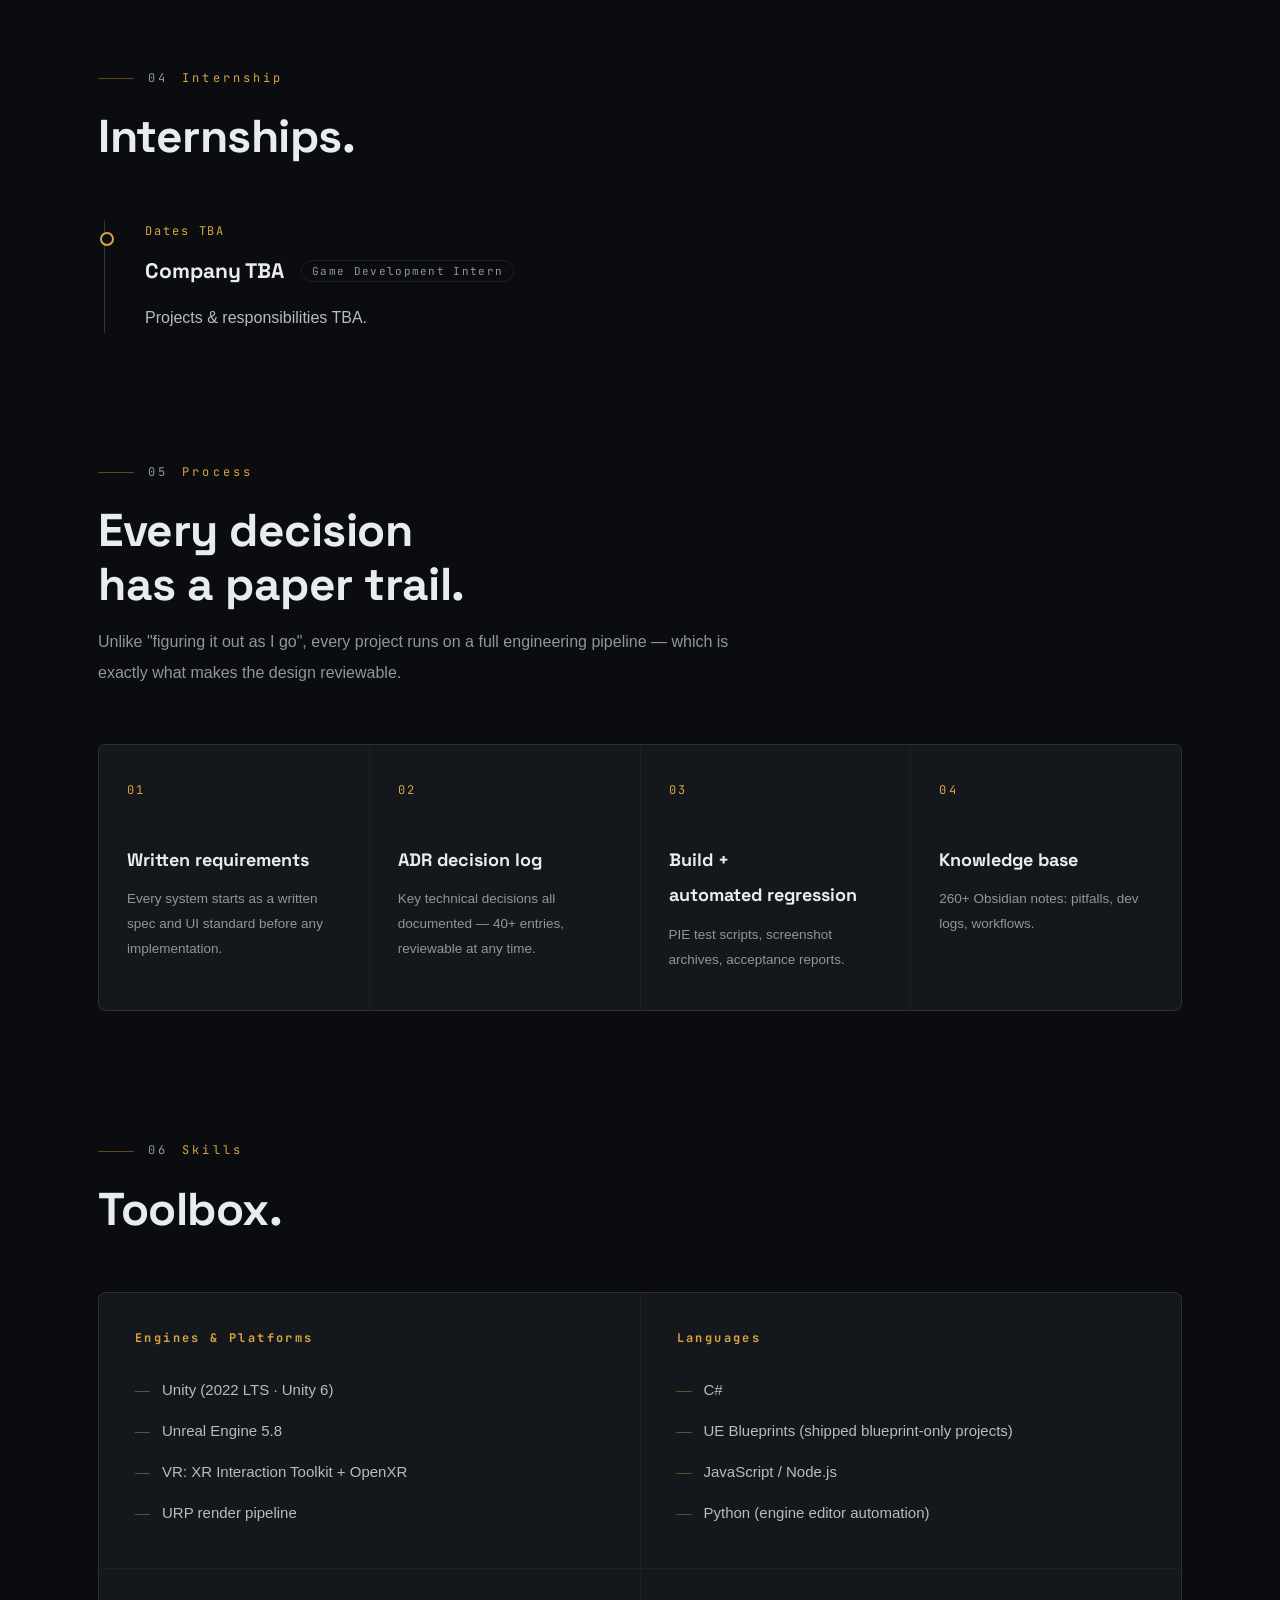
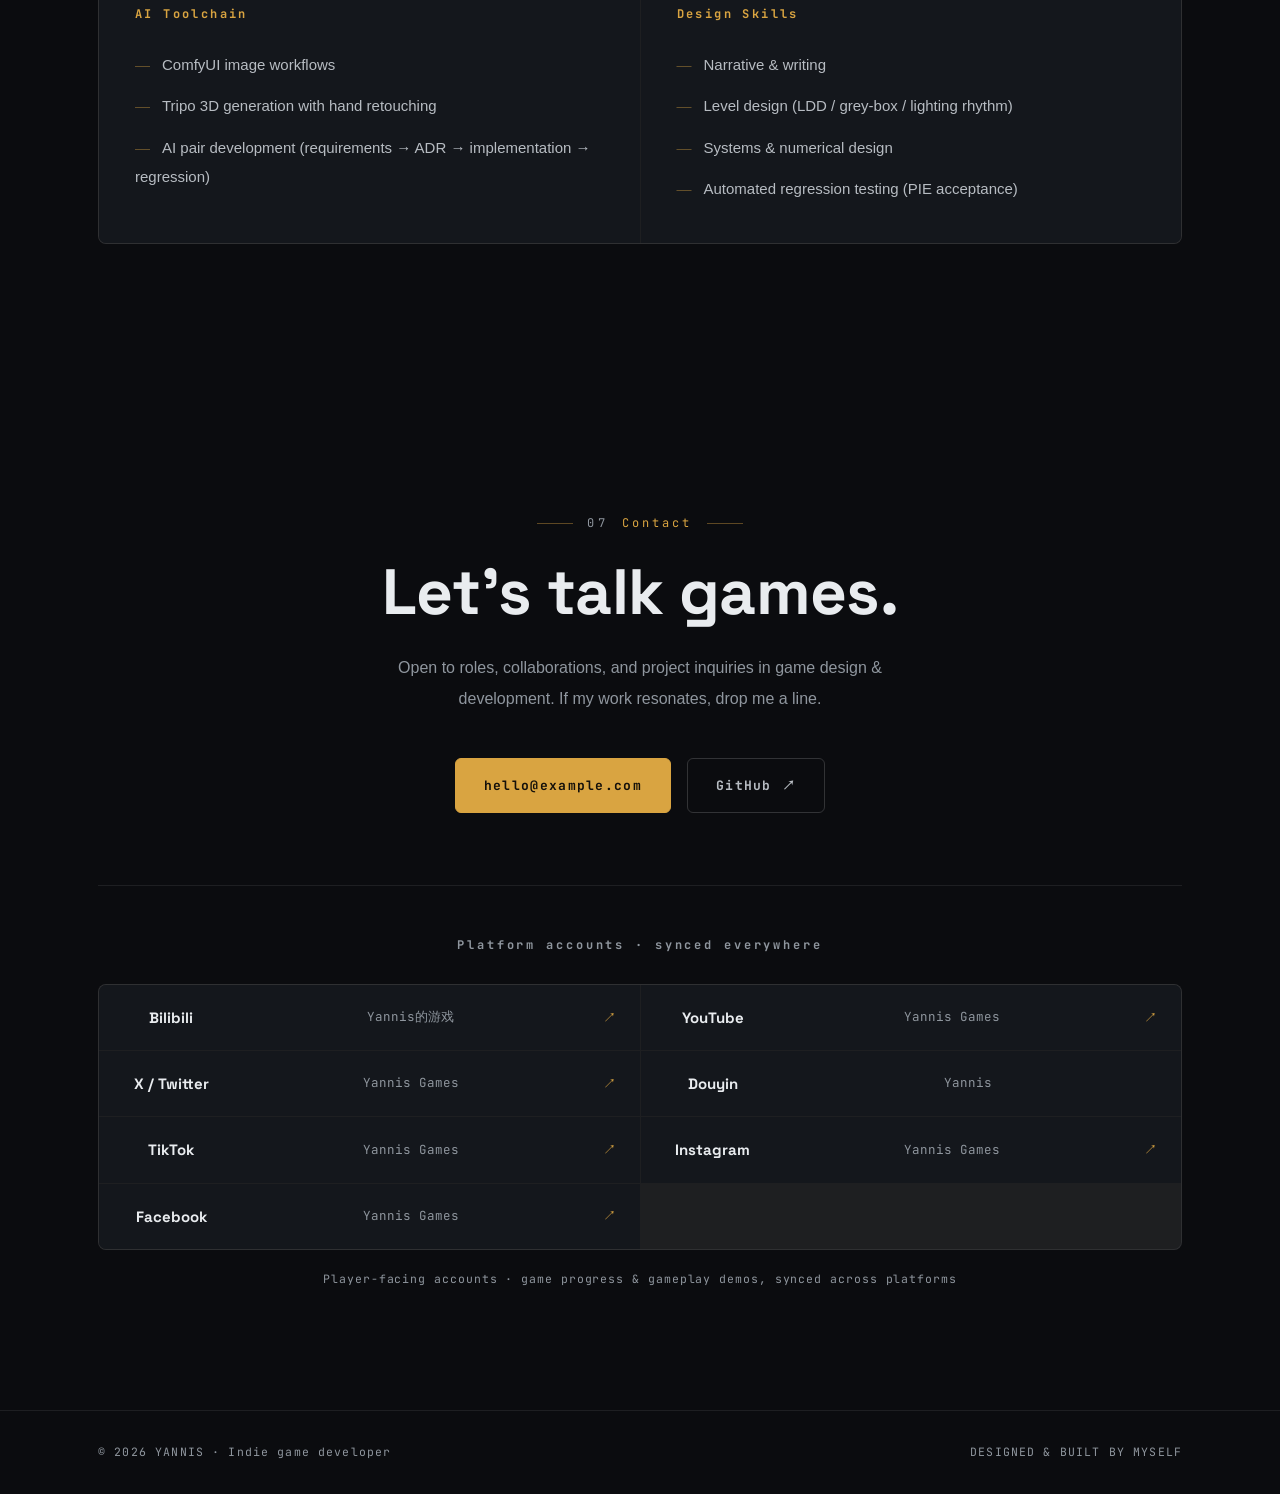
==== commit c784eea6: "Neutralize hero kicker wording" ====
--- a/index.html
+++ b/index.html
@@ -37,7 +37,7 @@
 		<header class="hero">
 			<div class="hero-bg" aria-hidden="true"></div>
 			<div class="hero-inner">
-				<p class="hero-kicker">独立游戏开发者 · PORTFOLIO 2026</p>
+				<p class="hero-kicker">独立游戏开发者 · 2024–2026</p>
 				<h1>用游戏探讨<br />严肃议题</h1>
 				<p class="hero-sub">我是 Yannis——Unity / Unreal Engine 双引擎独立开发者，相信机制本身即叙事。作品聚焦网络暴力、偏见与贪婪的游戏化表达。</p>
 				<div class="hero-cta">
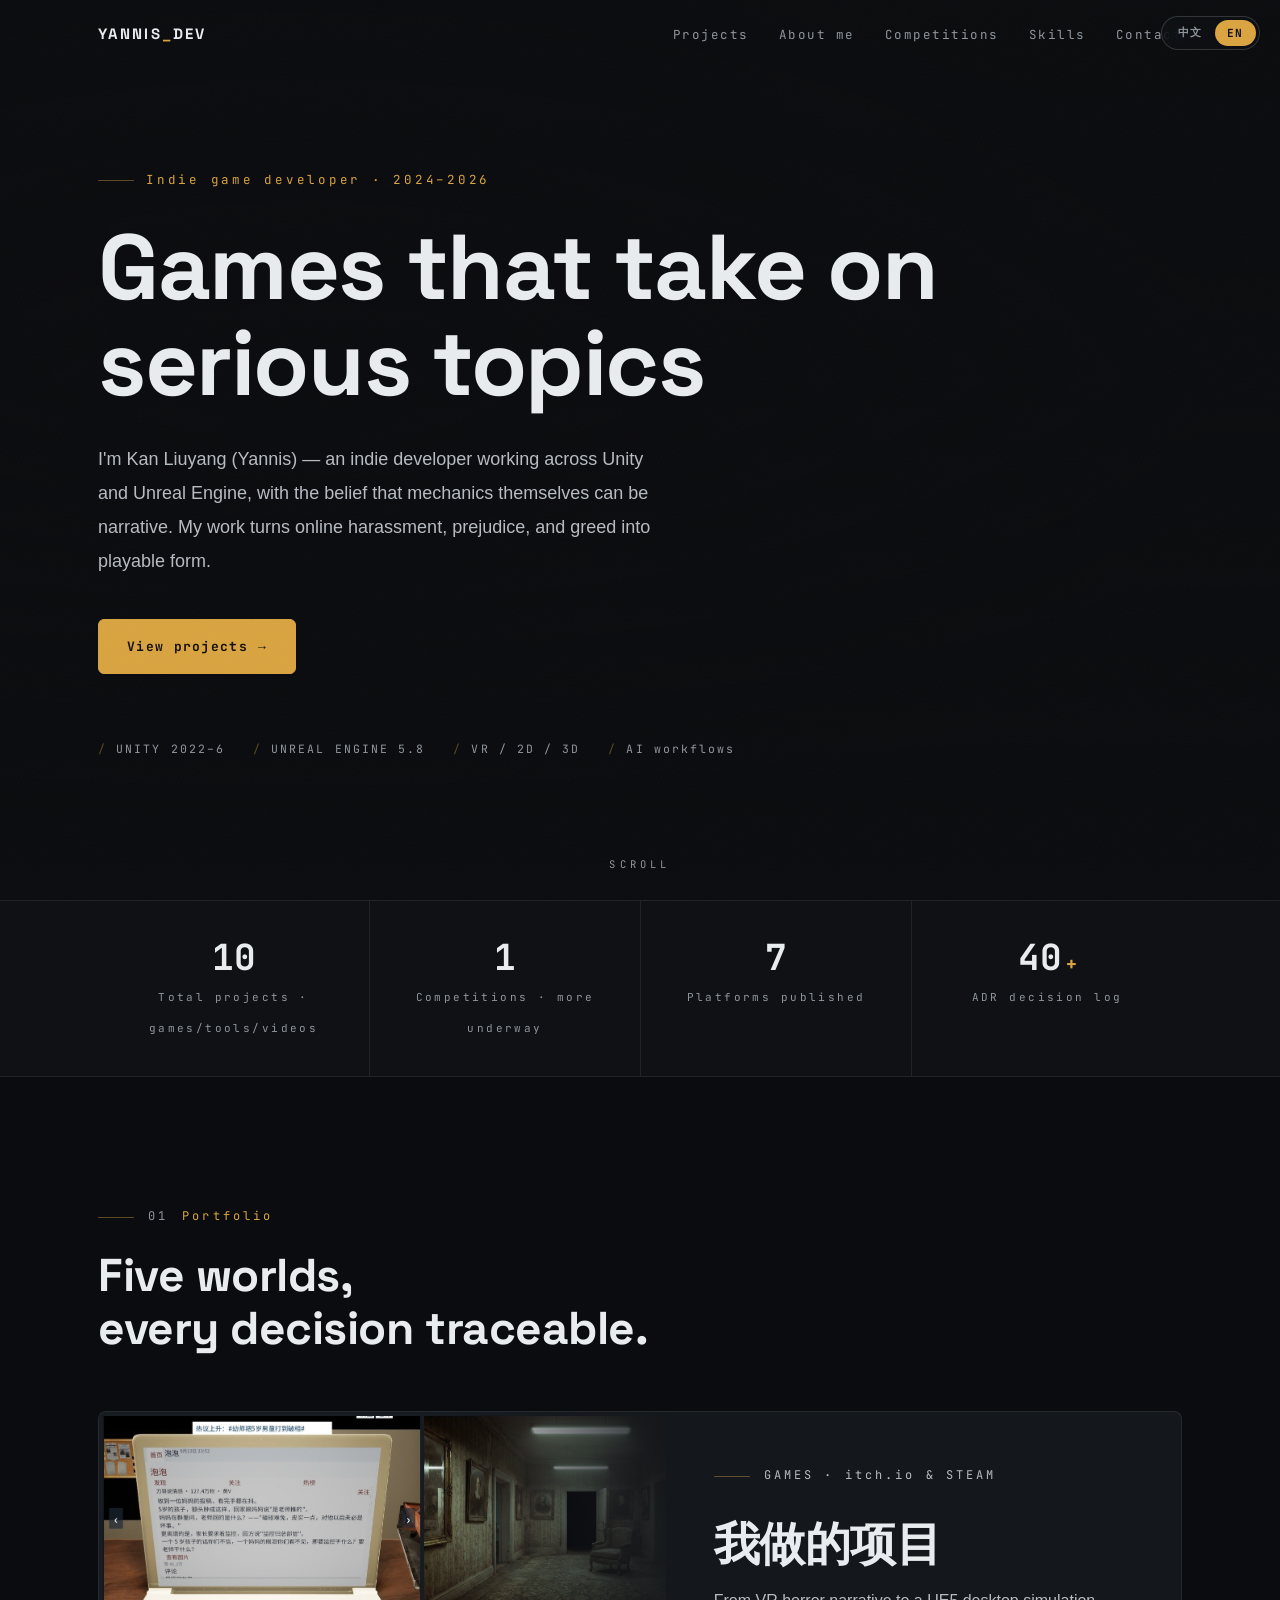
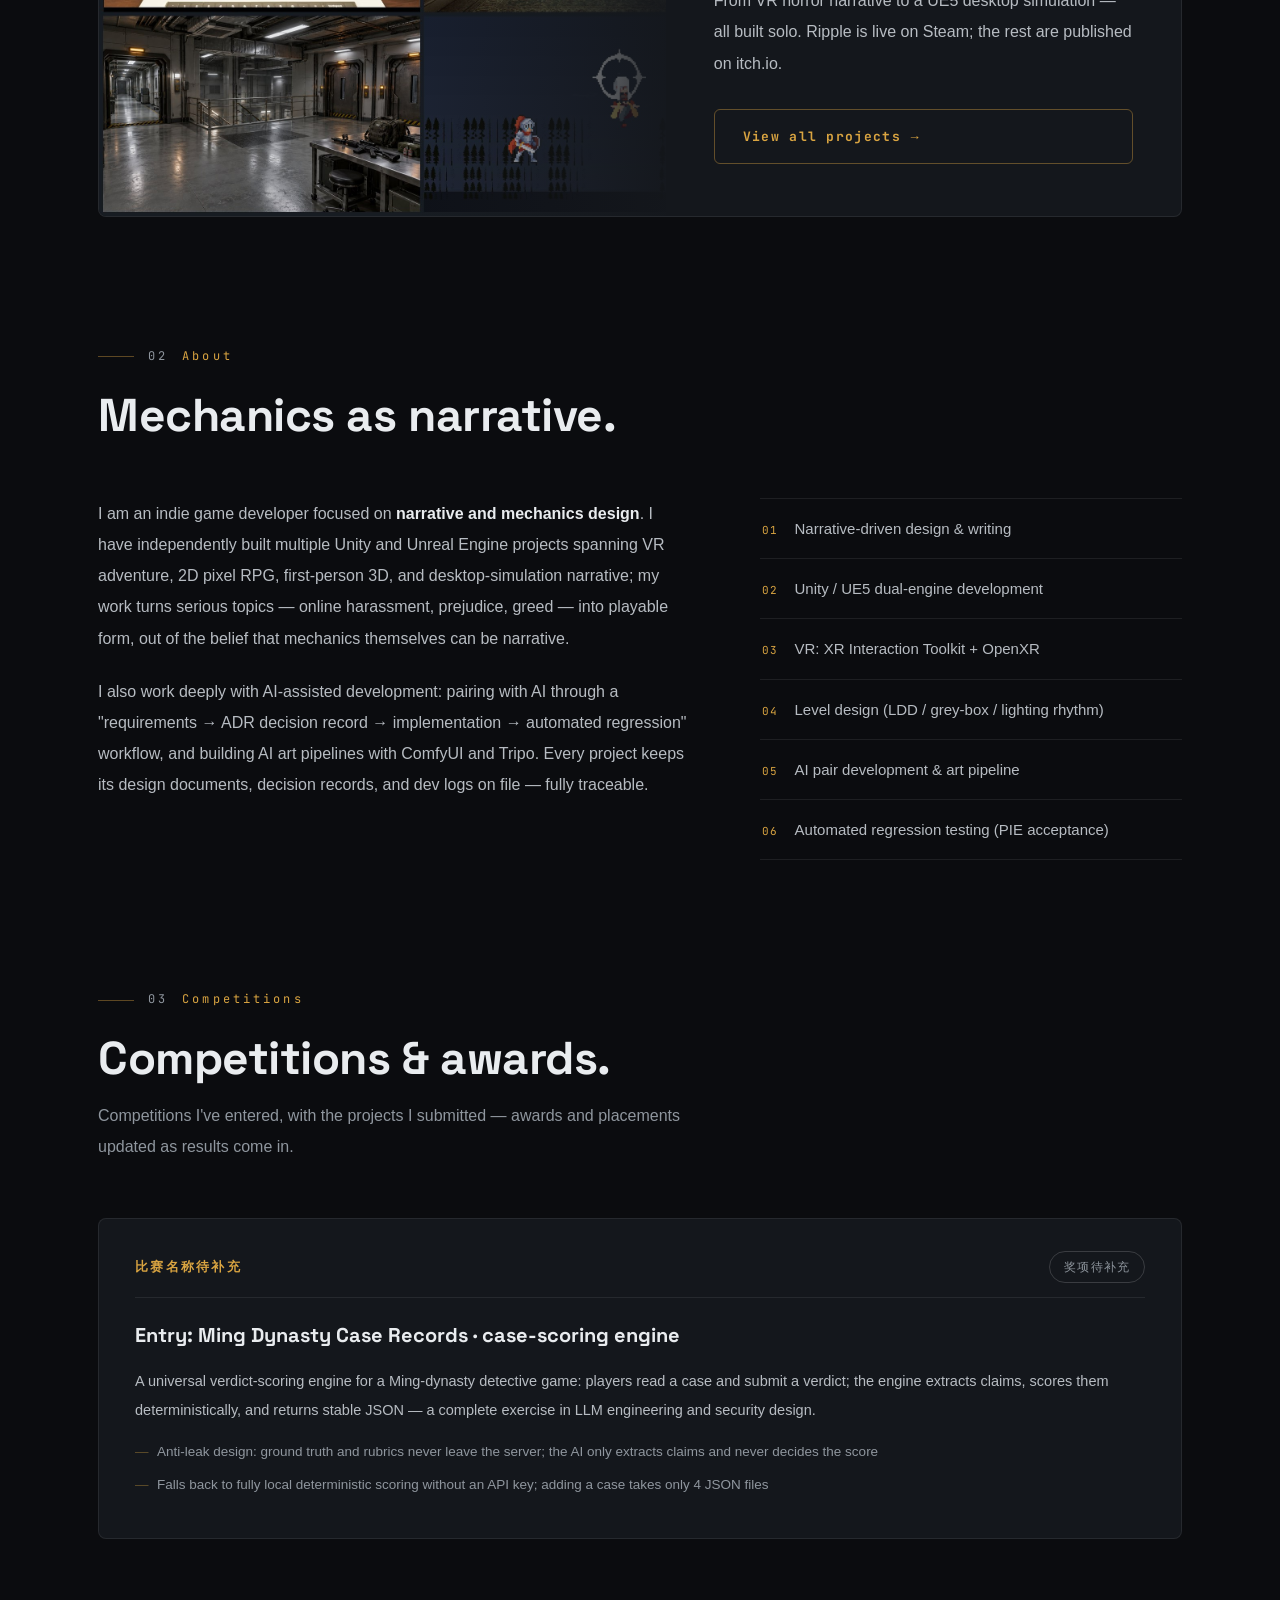
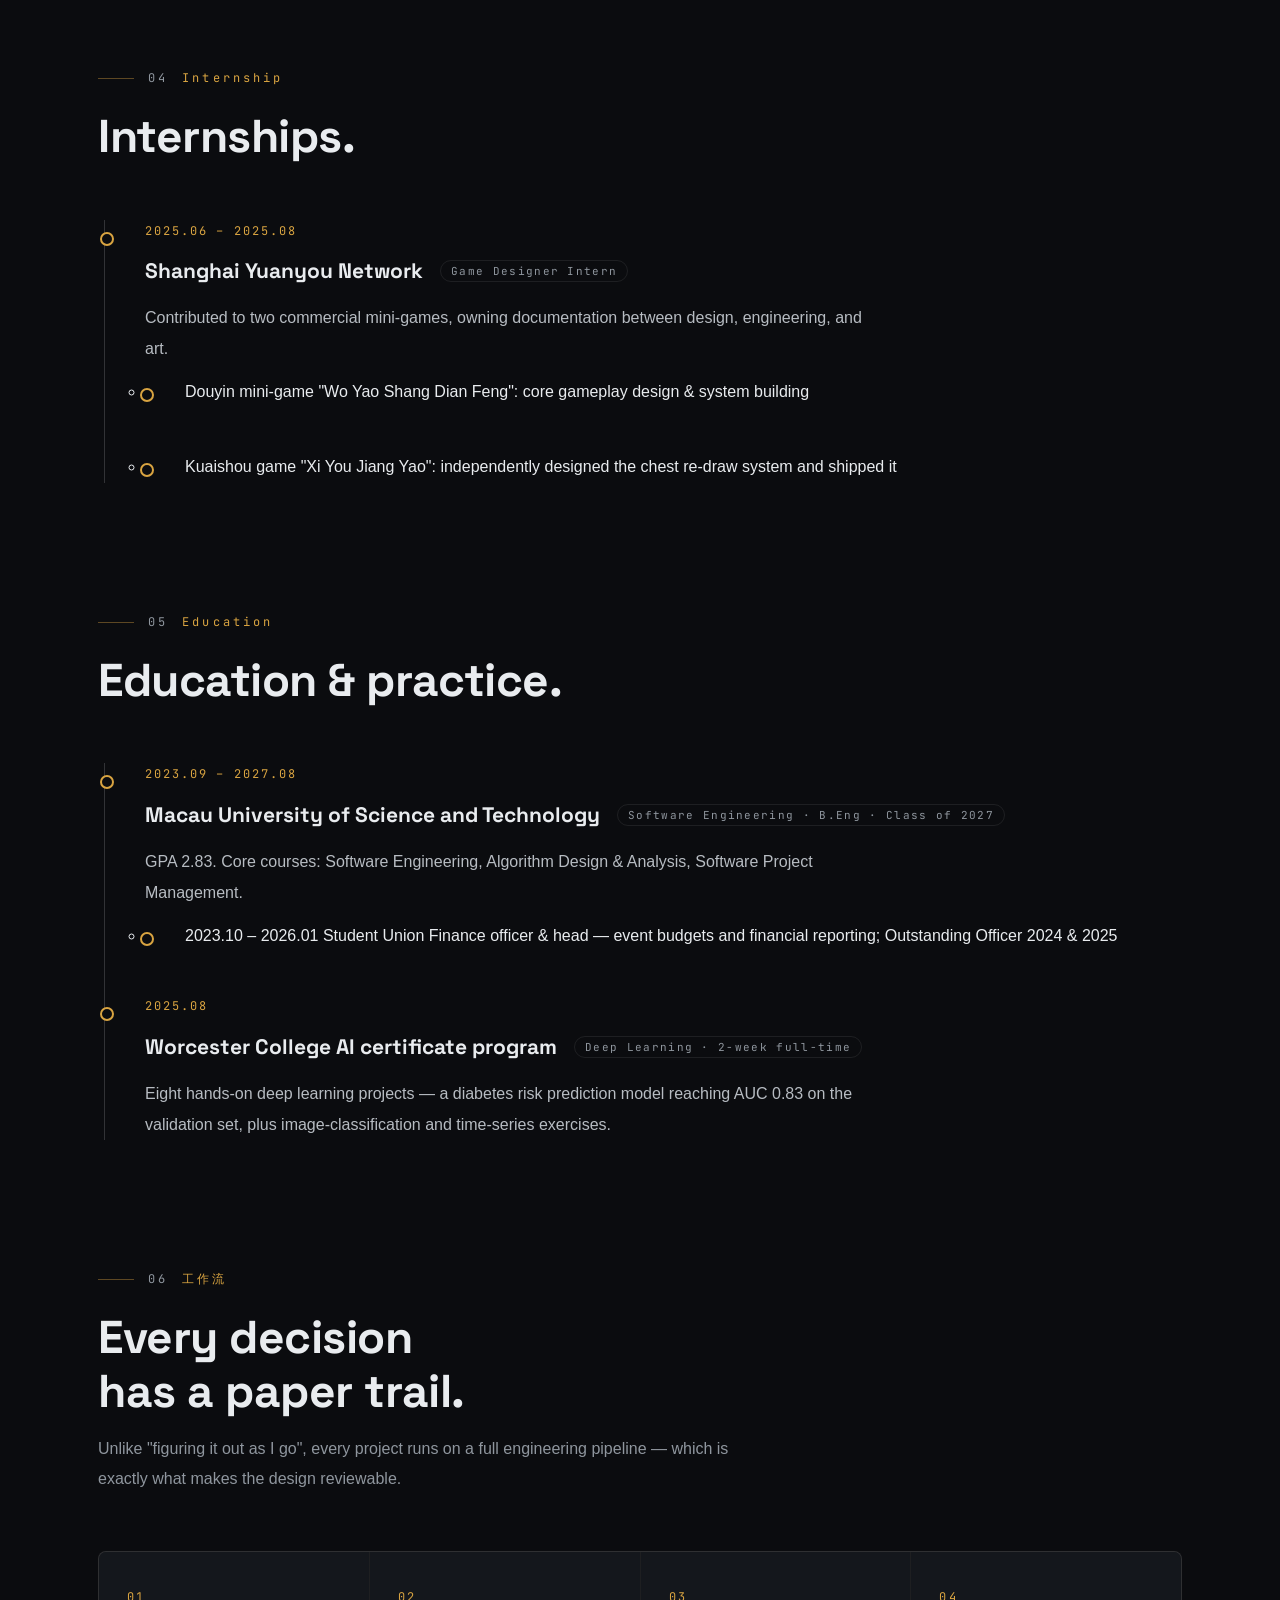
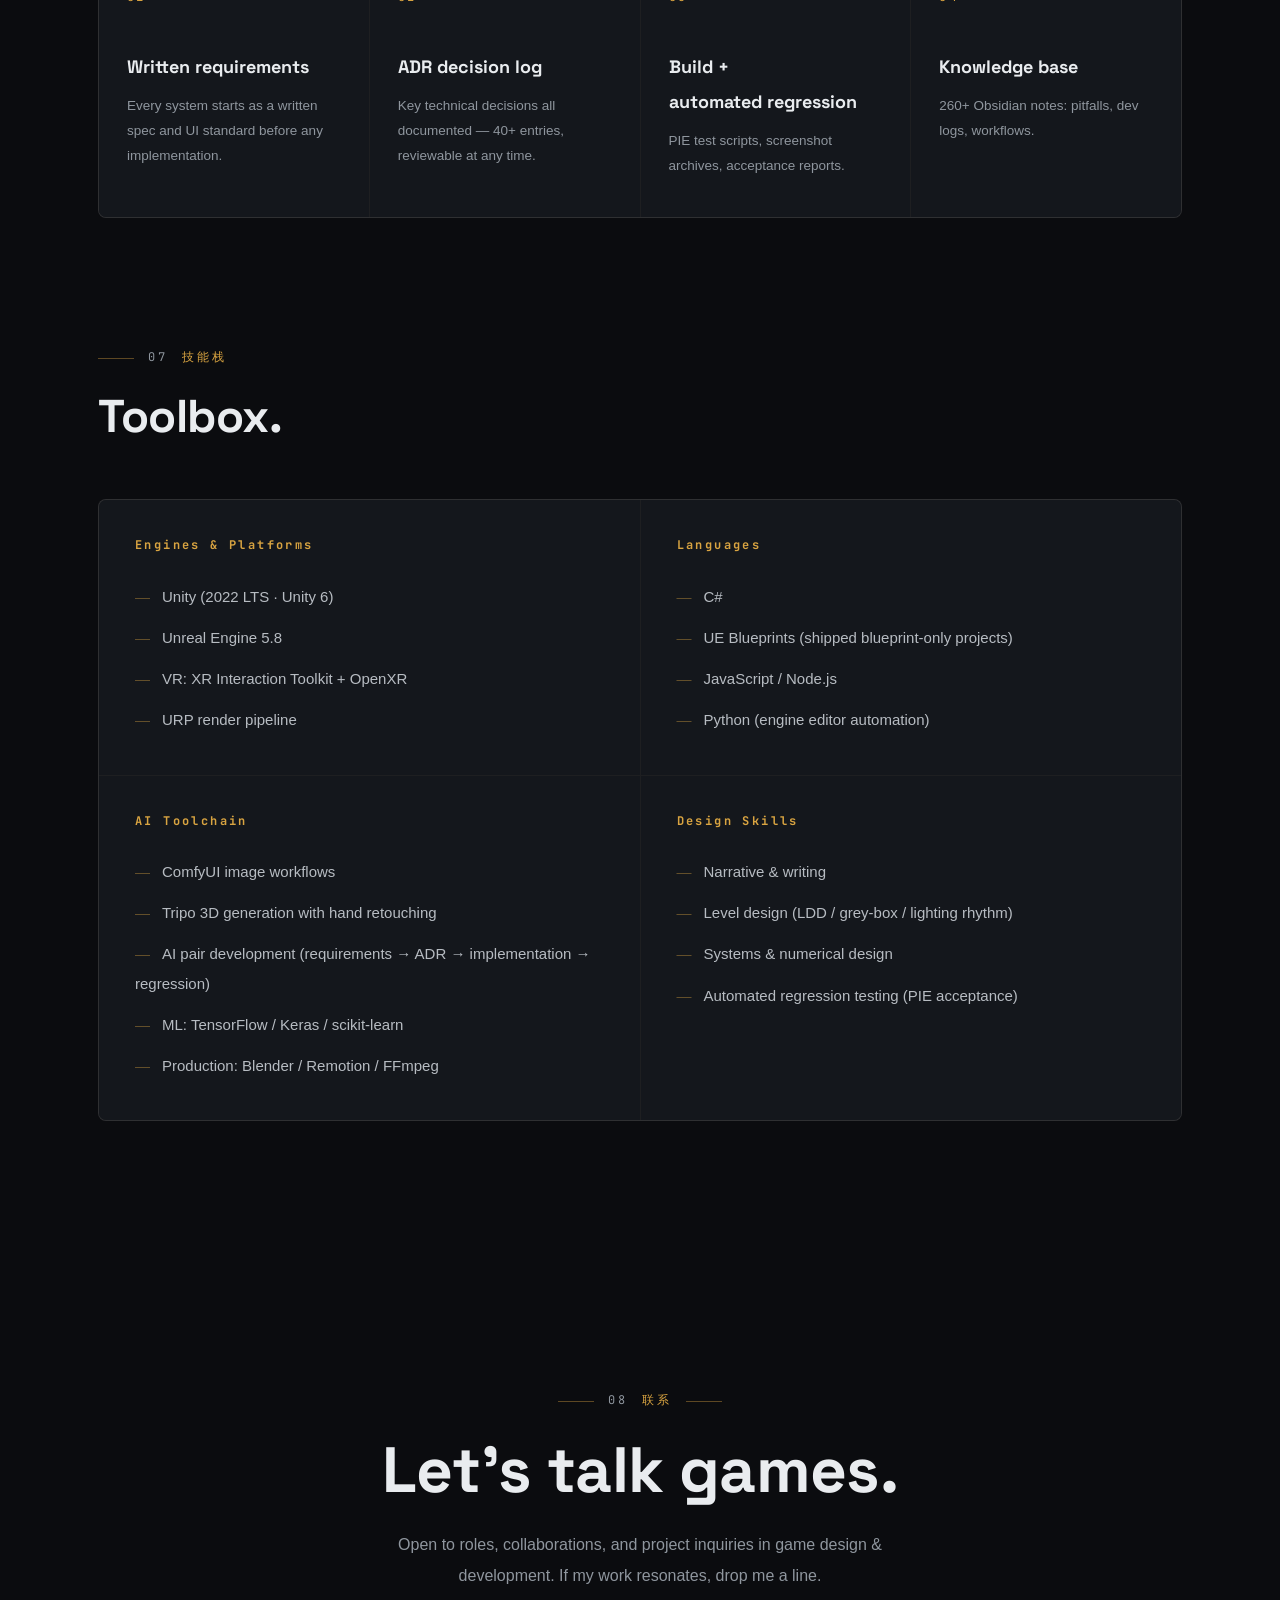
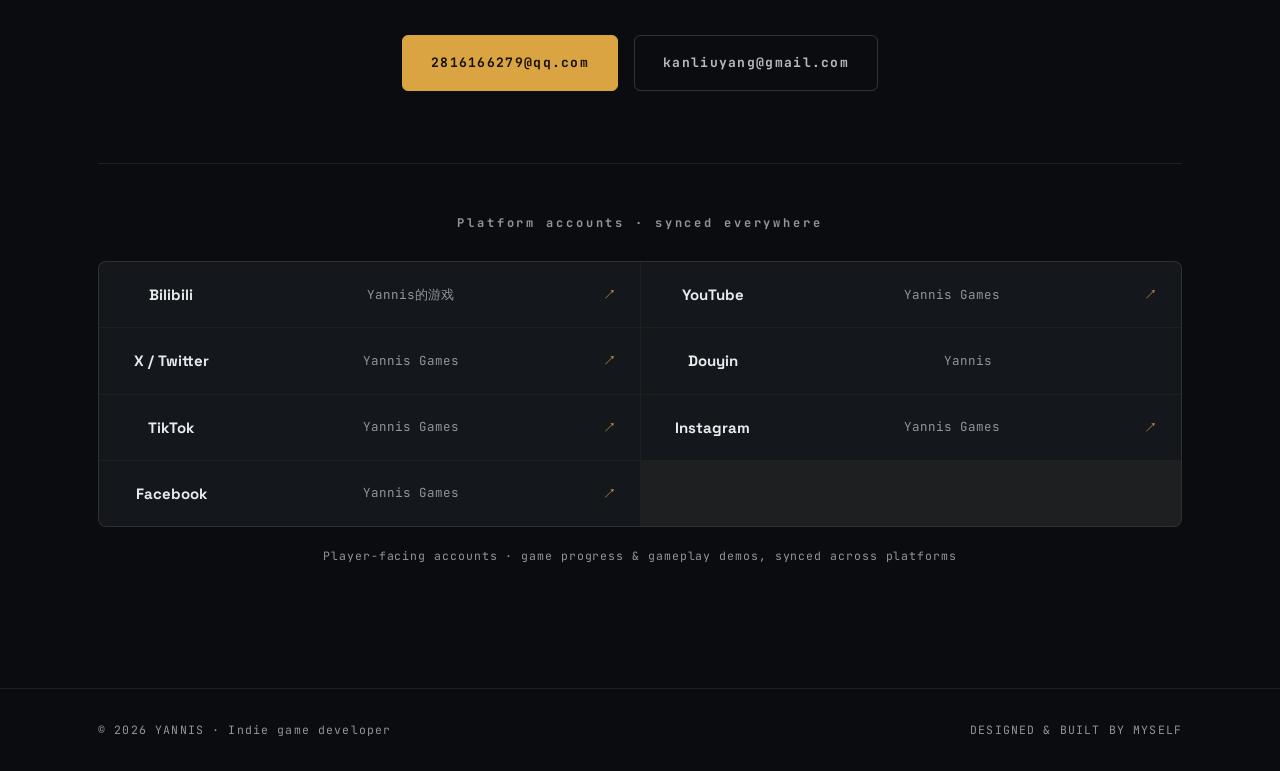
==== commit e0c4c196: "Integrate resume facts: real name Kan Liuyang, MUST education section, Yuanyou internship, The Bless" ====
--- a/index.html
+++ b/index.html
@@ -39,7 +39,7 @@
 			<div class="hero-inner">
 				<p class="hero-kicker">独立游戏开发者 · 2024–2026</p>
 				<h1>用游戏探讨<br />严肃议题</h1>
-				<p class="hero-sub">我是 Yannis——Unity / Unreal Engine 双引擎独立开发者，相信机制本身即叙事。作品聚焦网络暴力、偏见与贪婪的游戏化表达。</p>
+				<p class="hero-sub">我是阚刘洋（Yannis）——Unity / Unreal Engine 双引擎独立开发者，相信机制本身即叙事。作品聚焦网络暴力、偏见与贪婪的游戏化表达。</p>
 				<div class="hero-cta">
 					<a class="button solid" href="projects.html">查看项目 <span class="arr">→</span></a>
 				</div>
@@ -93,7 +93,7 @@
 					</header>
 					<div class="about-grid">
 						<div class="about-copy reveal">
-							<p>我是一名专注于<strong>叙事与机制设计</strong>的独立游戏开发者。独立完成多个 Unity 与 Unreal Engine 项目，覆盖 VR 探险、2D 像素 RPG、第一人称 3D 与桌面模拟叙事；作品聚焦严肃议题的游戏化表达——网络暴力、偏见、贪婪——相信机制本身就可以是叙事。</p>
+							<p>我是阚刘洋（Yannis），一名专注于<strong>叙事与机制设计</strong>的独立游戏开发者。独立完成多个 Unity 与 Unreal Engine 项目，覆盖 VR 探险、2D 像素 RPG、第一人称 3D 与桌面模拟叙事；作品聚焦严肃议题的游戏化表达——网络暴力、偏见、贪婪——相信机制本身就可以是叙事。</p>
 							<p>同时深度实践 AI 协作开发工作流：以「需求 → ADR 决策记录 → 实现 → 自动化回归验证」的流程与 AI 结对开发，并使用 ComfyUI 与 Tripo 构建 AI 美术管线。所有项目的设计文档、决策记录与开发日志全程留档、可追溯。</p>
 						</div>
 						<ul class="cap-list reveal" style="--d:.12s">
@@ -142,19 +142,48 @@
 					</header>
 					<ul class="timeline">
 						<li class="reveal">
-							<span class="when">时间待补充</span>
-							<h3>公司名称待补充 <span class="tag">游戏开发实习生</span></h3>
-							<p>参与的项目与职责待补充。</p>
+							<span class="when">2025.06 – 2025.08</span>
+							<h3>上海元游网络有限公司 <span class="tag">游戏策划（实习）</span></h3>
+							<p>参与两款商业小游戏的研发，负责策划与程序、美术团队之间的文档对接，编写系统文档与策划案。</p>
+							<ul>
+								<li>抖音小游戏《我要上巅峰》：协助完成核心玩法的策划与系统搭建</li>
+								<li>快手游戏《西游降妖》：独立设计宝箱二次抽奖系统并上线</li>
+							</ul>
 						</li>
 					</ul>
 				</div>
 			</section>
 
+			<!-- 教育背景 -->
+			<section class="section" id="education">
+				<div class="container">
+					<header class="section-head reveal">
+						<p class="kicker"><span class="idx">05</span>学历</p>
+						<h2 class="section-title">教育与实践。</h2>
+					</header>
+					<ul class="timeline">
+						<li class="reveal">
+							<span class="when">2023.09 – 2027.08</span>
+							<h3>澳门科技大学 <span class="tag">软件工程 · 本科 · 2027 届</span></h3>
+							<p>GPA 2.83；主修课程：软件工程、算法设计与分析、软件项目管理。</p>
+							<ul>
+								<li>2023.10 – 2026.01 校学生会财务部干事、部长：负责活动预算与财务汇报，2024、2025 连续获评优秀干事</li>
+							</ul>
+						</li>
+						<li class="reveal" style="--d:.1s">
+							<span class="when">2025.08</span>
+							<h3>Worcester College AI 证书项目 <span class="tag">Deep Learning · 两周全日制</span></h3>
+							<p>完成八个深度学习实践项目：糖尿病风险预测模型在验证集取得 AUC 0.83，另完成图像分类与时序预测练习。</p>
+						</li>
+					</ul>
+				</div>
+			</section>
+
 			<!-- 工作流 -->
 			<section class="section" id="process">
 				<div class="container">
 					<header class="section-head reveal">
-						<p class="kicker"><span class="idx">05</span>工作流</p>
+						<p class="kicker"><span class="idx">06</span>工作流</p>
 						<h2 class="section-title">每一份决策<br />都有档案。</h2>
 						<p class="section-desc">区别于「想到哪做到哪」，我的每个项目都跑在一条完整的工程化流程上——这也是设计可以被检阅的原因。</p>
 					</header>
@@ -171,7 +200,7 @@
 			<section class="section" id="skills">
 				<div class="container">
 					<header class="section-head reveal">
-						<p class="kicker"><span class="idx">06</span>技能栈</p>
+						<p class="kicker"><span class="idx">07</span>技能栈</p>
 						<h2 class="section-title">工具箱。</h2>
 					</header>
 					<div class="skills-grid">
@@ -199,6 +228,8 @@
 								<li>ComfyUI 图像工作流</li>
 								<li>Tripo 3D 生成与人工修型</li>
 								<li>AI 结对开发（需求 → ADR → 实现 → 回归）</li>
+								<li>机器学习：TensorFlow / Keras / scikit-learn</li>
+								<li>制作管线：Blender / Remotion / FFmpeg</li>
 							</ul>
 						</div>
 						<div class="skill-group reveal" style="--d:.24s">
@@ -217,12 +248,12 @@
 			<!-- 联系 -->
 			<section class="contact" id="contact">
 				<div class="container">
-					<p class="kicker reveal"><span class="idx">07</span>联系</p>
+					<p class="kicker reveal"><span class="idx">08</span>联系</p>
 					<h2 class="section-title reveal">来聊聊游戏。</h2>
 					<p class="lead reveal">游戏设计与开发相关的工作机会、项目合作与交流邀约，欢迎来信。</p>
 					<div class="contact-lines reveal">
-						<a class="button solid" href="mailto:hello@example.com">hello@example.com</a>
-						<a class="button ghost" href="#">GitHub <span class="arr">↗</span></a>
+						<a class="button solid" href="mailto:2816166279@qq.com">2816166279@qq.com</a>
+						<a class="button ghost" href="mailto:kanliuyang@gmail.com">kanliuyang@gmail.com</a>
 					</div>
 
 					<!-- 平台账号 -->
@@ -280,7 +311,7 @@
 		</div>
 
 		<script src="assets/js/site.js?v=1"></script>
-		<script src="assets/js/i18n.js?v=12"></script>
+		<script src="assets/js/i18n.js?v=13"></script>
 
 	</body>
 </html>
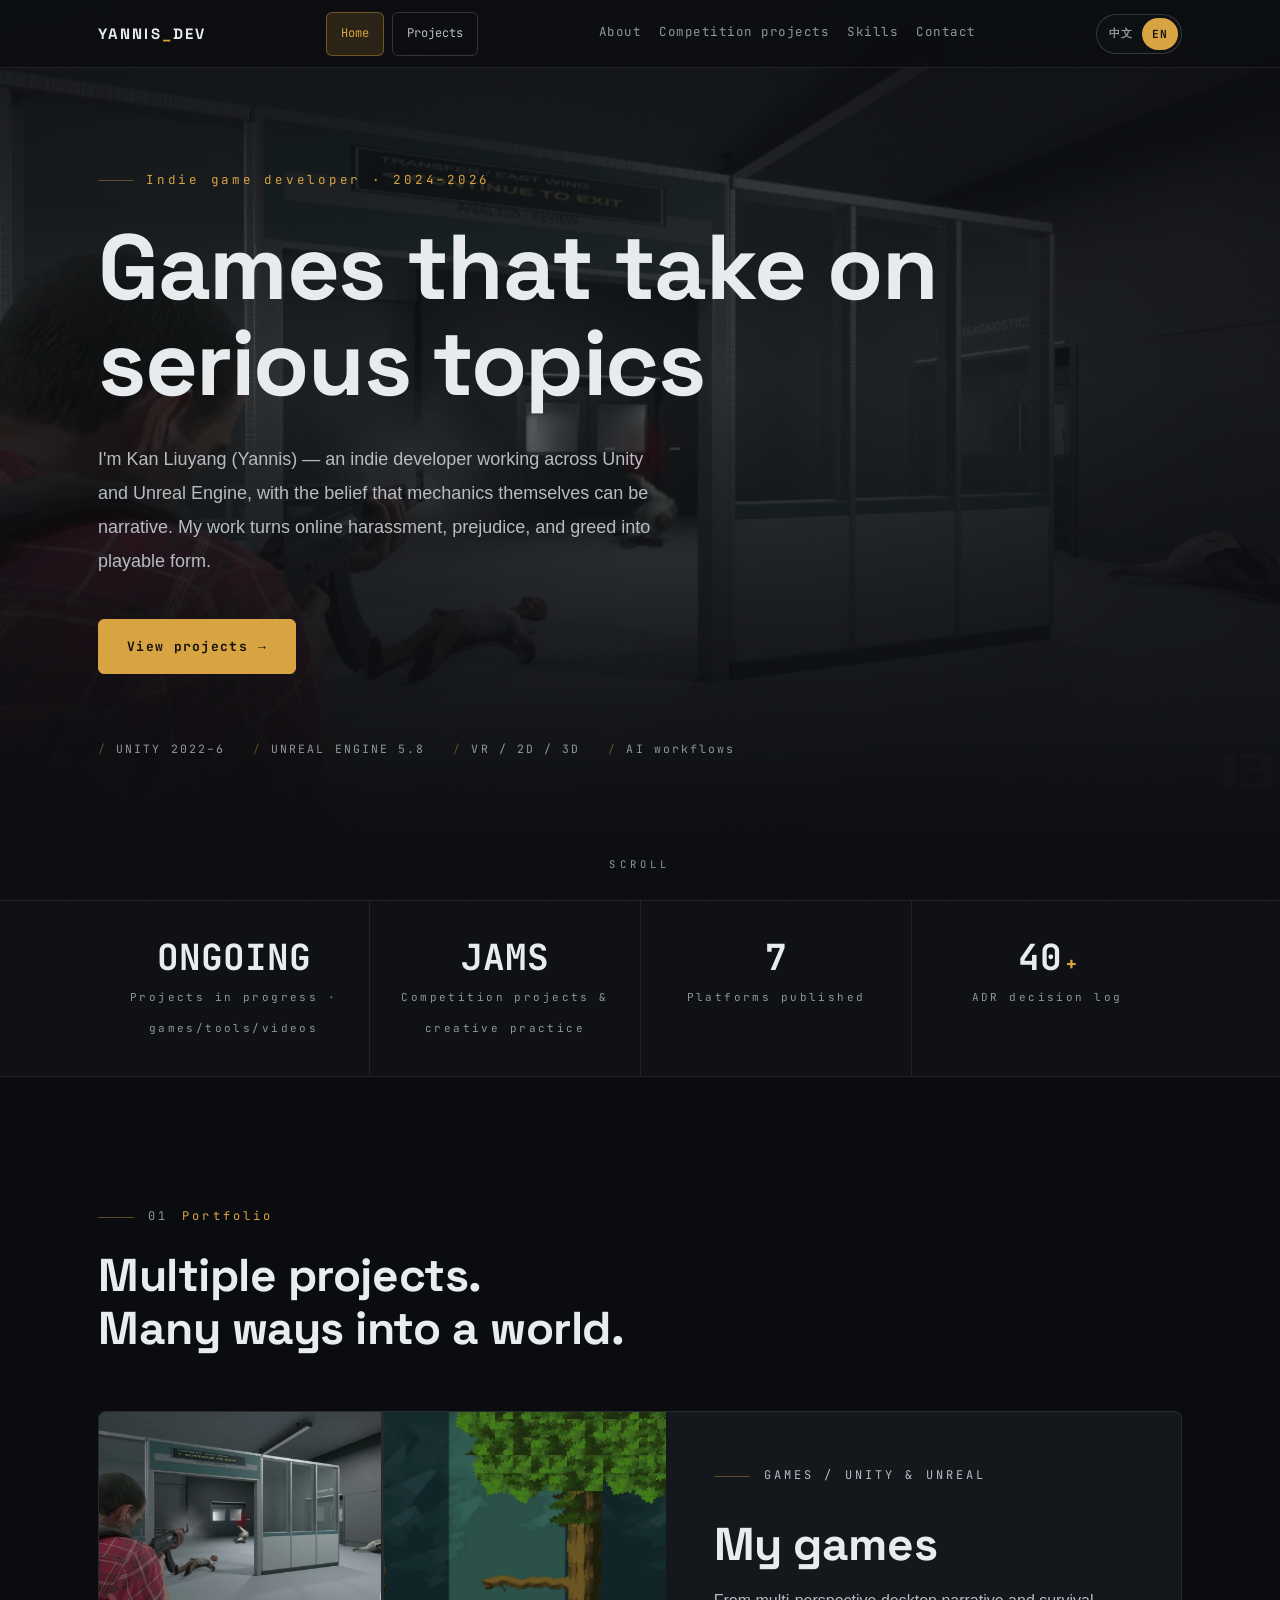
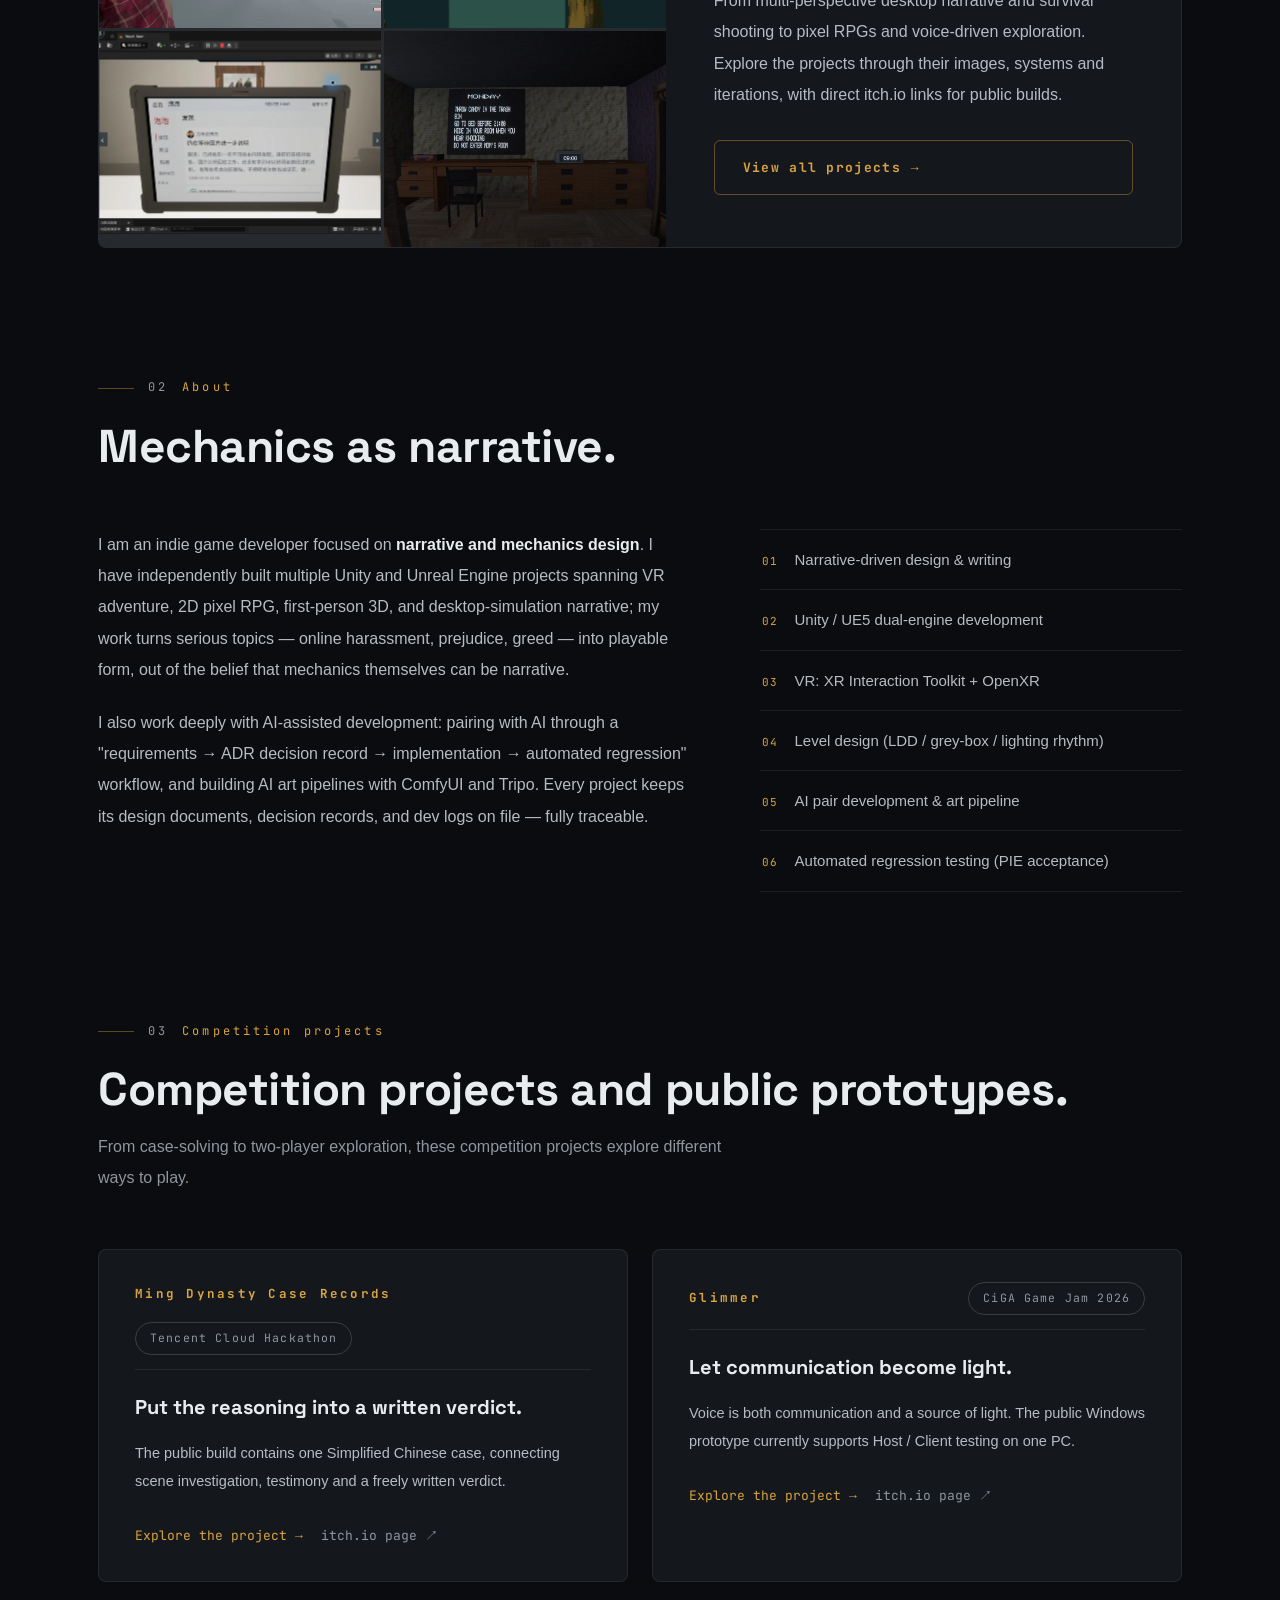
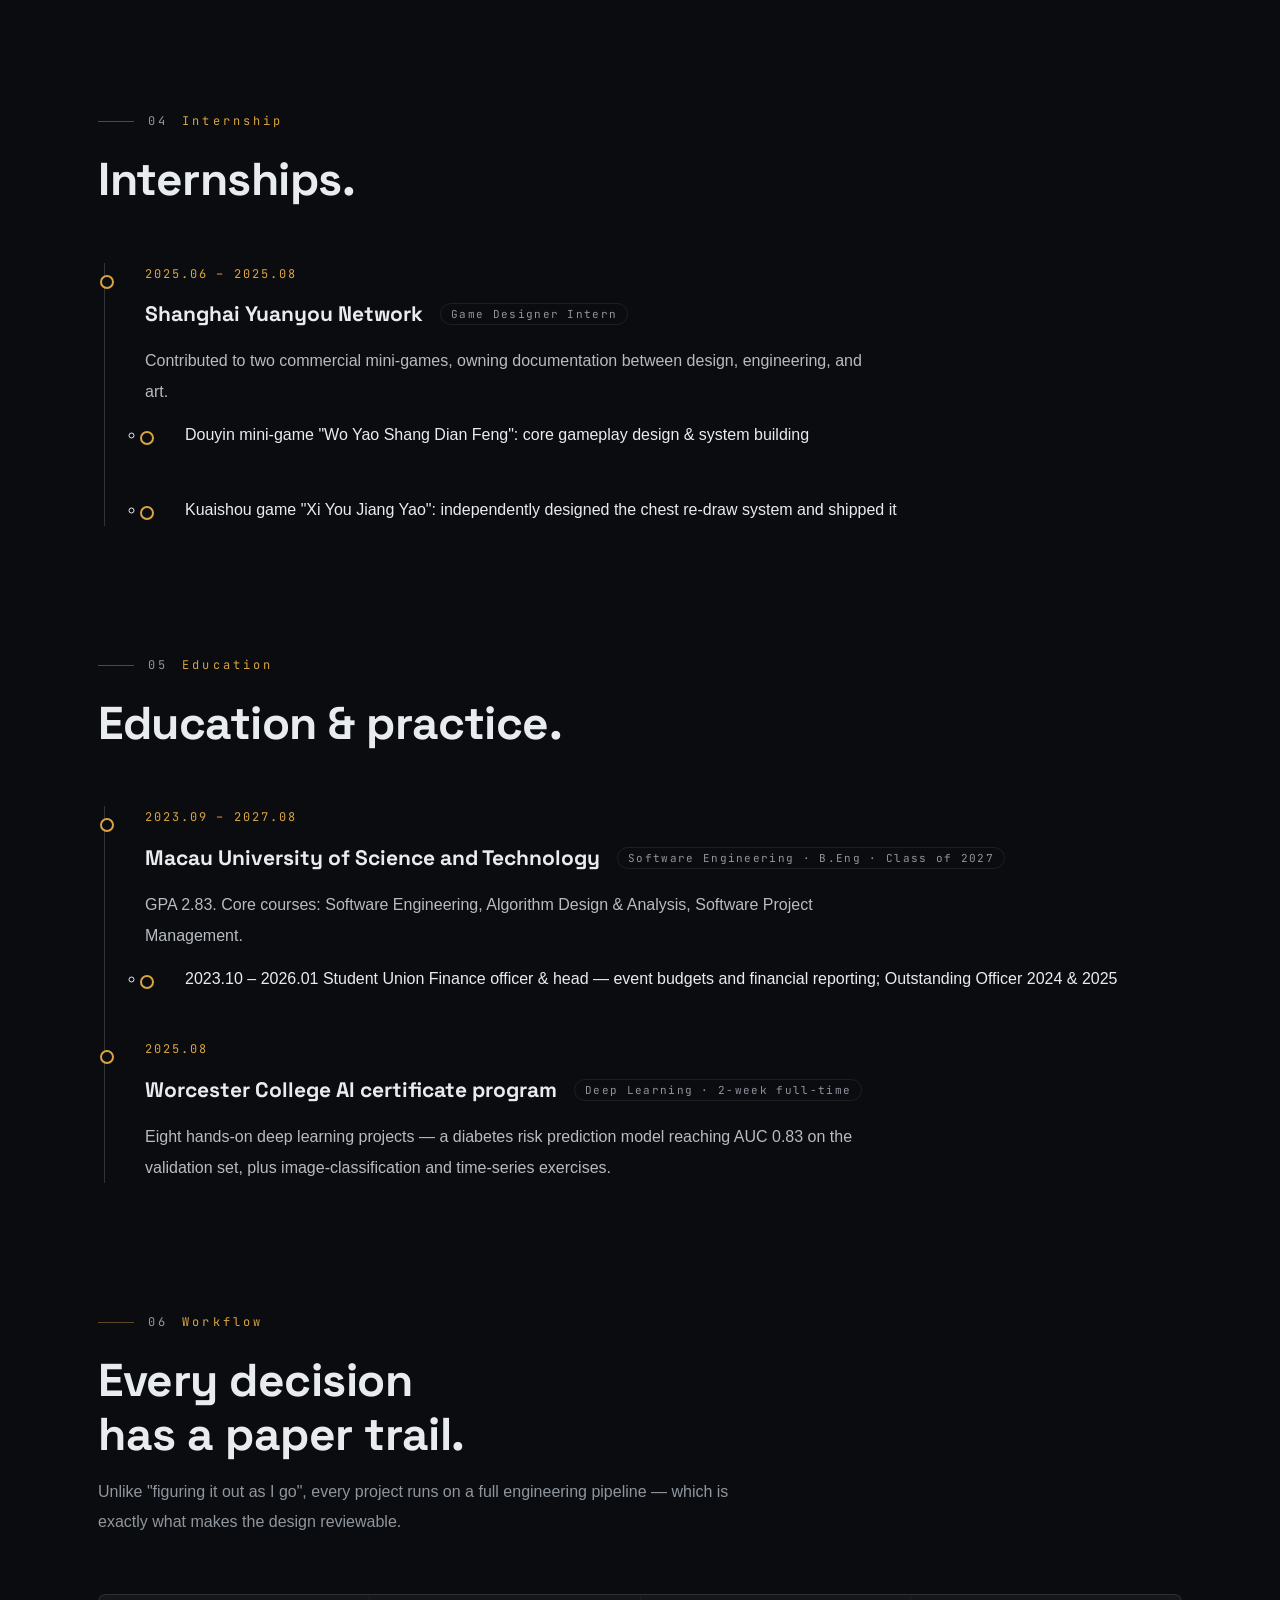
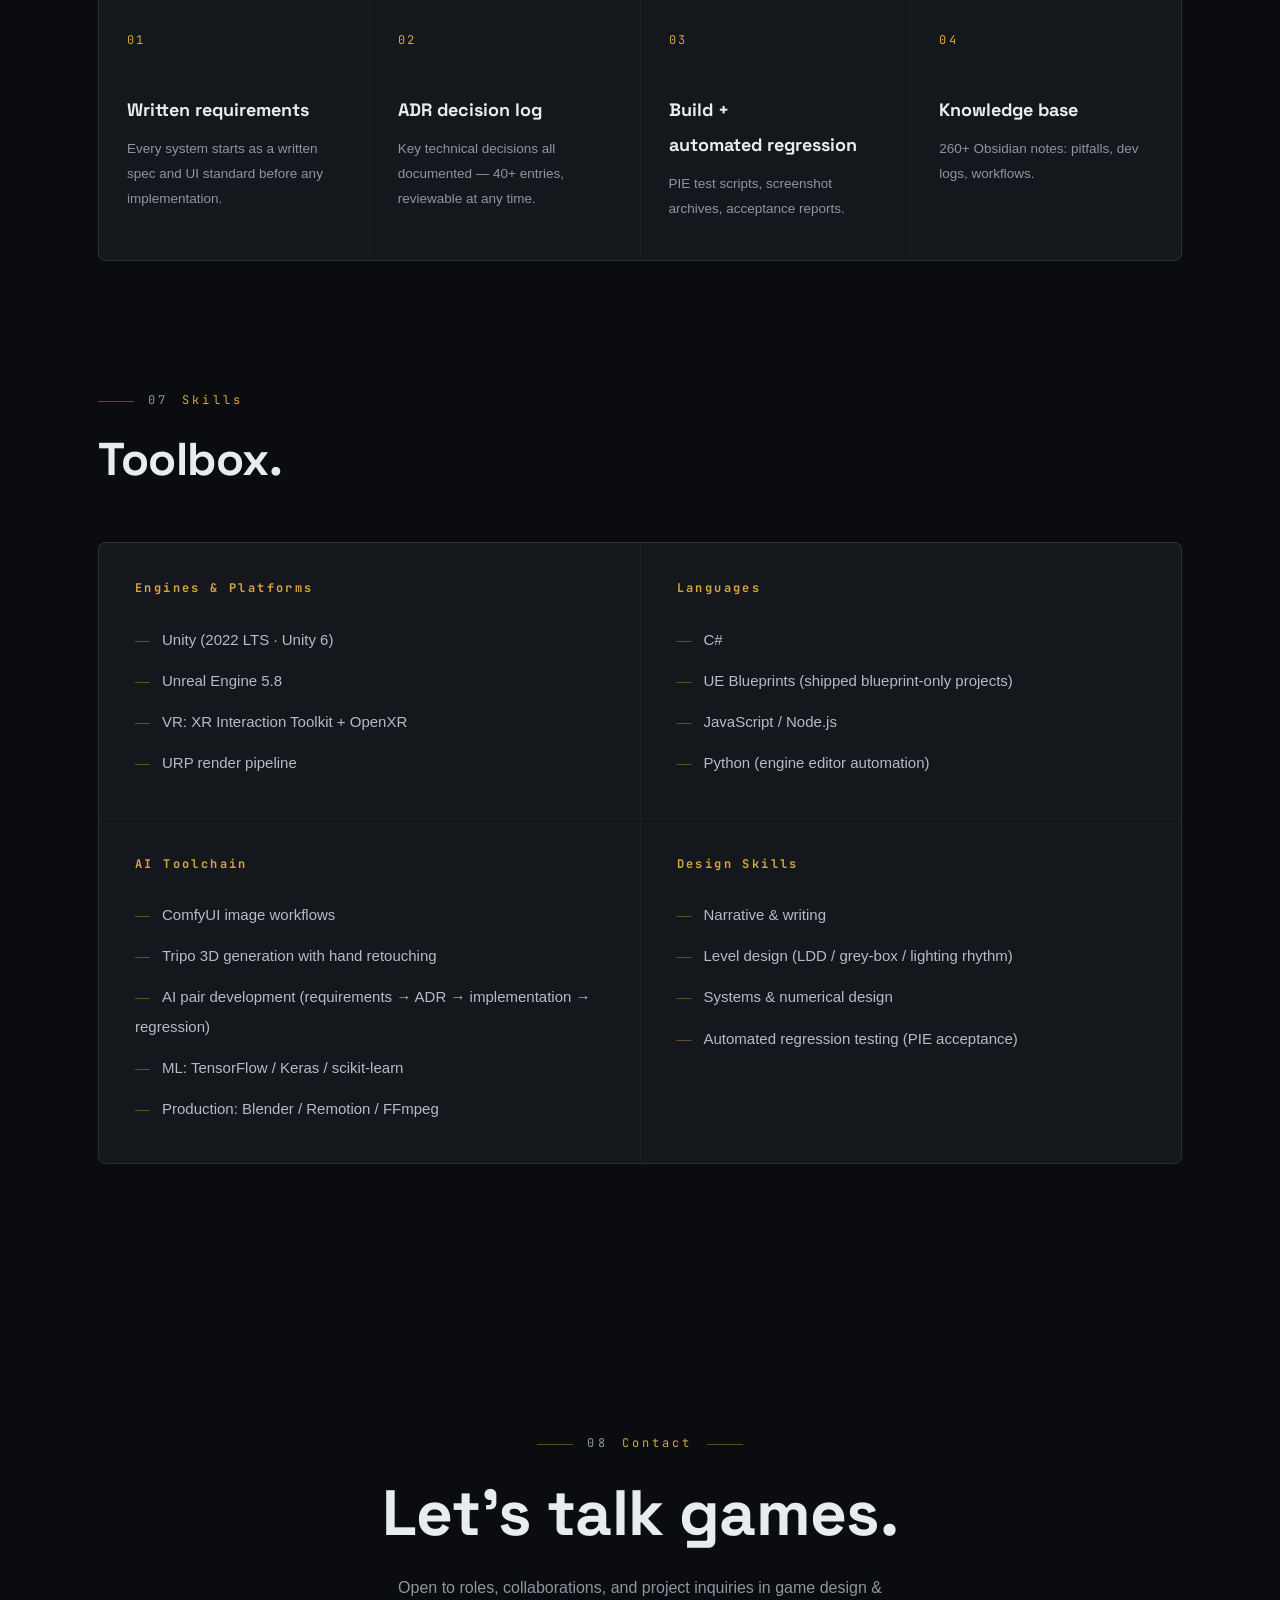
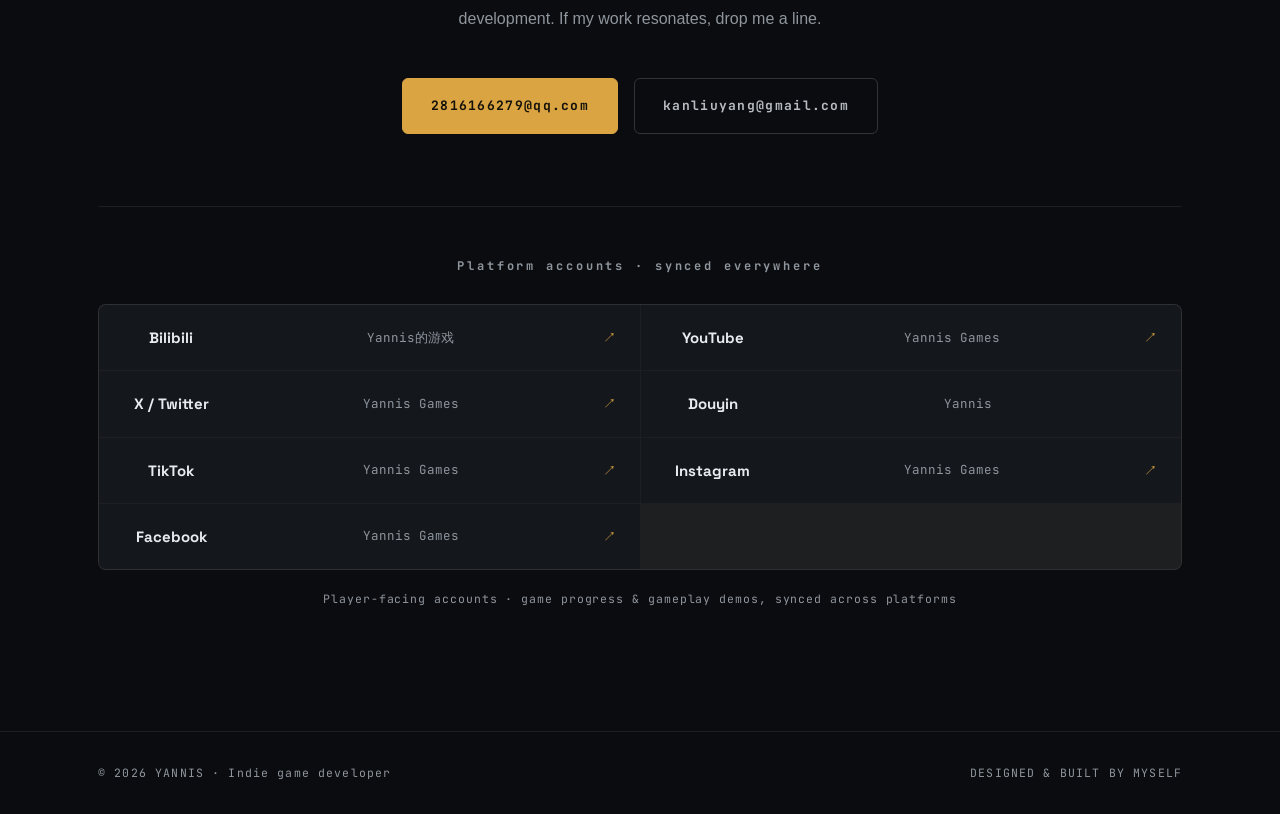
==== commit 9e40e592: "Refresh game project pages and unify bilingual navigation" ====
--- a/index.html
+++ b/index.html
@@ -7,31 +7,41 @@
 	<head>
 		<title>Yannis · 独立游戏开发者</title>
 		<meta charset="utf-8" />
-		<meta name="viewport" content="width=device-width, initial-scale=1, user-scalable=no" />
+		<meta name="viewport" content="width=device-width, initial-scale=1" />
 		<meta name="description" content="独立游戏开发者：Unity / Unreal Engine / VR / 2D 像素 / 叙事设计 / AI 辅助开发工作流。" />
 		<meta name="theme-color" content="#0b0c0f" />
 		<meta name="color-scheme" content="dark" />
 		<link rel="icon" href="data:image/svg+xml,%3Csvg xmlns='http://www.w3.org/2000/svg' viewBox='0 0 32 32'%3E%3Crect width='32' height='32' rx='7' fill='%230b0c0f'/%3E%3Ccircle cx='16' cy='16' r='6' fill='%23c8a96a'/%3E%3C/svg%3E" />
 		<link rel="preload" as="font" type="font/woff2" href="assets/fonts/space-grotesk-700.woff2" crossorigin />
-		<link rel="stylesheet" href="assets/css/style.css?v=6" />
+		<link rel="stylesheet" href="assets/css/style.css?v=9" />
 	</head>
 	<body>
 
 		<a class="skip-link" href="#main">跳到主要内容</a>
 
 		<!-- 导航 -->
-		<nav id="nav">
-			<div class="nav-inner">
-				<a class="logo" href="index.html">YANNIS<span class="accent">_</span>DEV</a>
-				<ul class="nav-links mono">
-					<li><a href="projects.html">项目</a></li>
-					<li class="hide-m"><a href="#about">关于我</a></li>
-					<li class="hide-m"><a href="#competitions">比赛</a></li>
-					<li class="hide-m"><a href="#skills">技能</a></li>
-					<li><a href="#contact">联系</a></li>
-				</ul>
-			</div>
-		</nav>
+		<nav id="nav" aria-label="主导航" data-en-aria-label="Main navigation">
+  <div class="nav-inner">
+    <a class="logo" href="index.html" aria-label="Yannis 首页" data-en-aria-label="Yannis home">YANNIS<span class="accent">_</span>DEV</a>
+    <div class="nav-primary">
+      <a href="index.html" data-nav="home" data-en="Home">首页</a>
+      <a href="projects.html" data-nav="projects" data-en="Projects">项目</a>
+    </div>
+    <ul id="site-nav-links" class="nav-links mono">
+      <li><a href="index.html#about" data-nav="about" data-en="About">关于我</a></li>
+      <li><a href="index.html#competitions" data-nav="competitions" data-en="Competition projects">比赛项目</a></li>
+      <li><a href="index.html#skills" data-nav="skills" data-en="Skills">技能</a></li>
+      <li><a href="index.html#contact" data-nav="contact" data-en="Contact">联系</a></li>
+    </ul>
+    <div class="nav-tools">
+      <div id="nav-language"></div>
+      <button type="button" class="nav-menu-toggle" aria-controls="site-nav-links" aria-expanded="false" aria-label="打开或关闭导航菜单" data-en-aria-label="Toggle navigation menu">
+        <span class="menu-label" data-en="Menu">菜单</span>
+        <svg class="menu-icon" viewBox="0 0 20 20" width="20" height="20" aria-hidden="true"><path d="M3 5h14M3 10h14M3 15h14" fill="none" stroke="currentColor" stroke-width="1.5" stroke-linecap="round" /></svg>
+      </button>
+    </div>
+  </div>
+</nav>
 
 		<!-- 英雄区 -->
 		<header class="hero">
@@ -58,8 +68,8 @@
 			<!-- 数据带 -->
 			<section class="stats">
 				<div class="container stats-grid">
-					<div class="stat reveal"><span class="num">10</span><span class="lbl">项目总量 · 游戏/工具/视频</span></div>
-					<div class="stat reveal" style="--d:.08s"><span class="num">1</span><span class="lbl">参赛经历 · 持续更新</span></div>
+					<div class="stat reveal"><span class="num" data-en="ONGOING">持续</span><span class="lbl" data-en="Projects in progress · games/tools/videos">项目持续更新 · 游戏/工具/视频</span></div>
+					<div class="stat reveal" style="--d:.08s"><span class="num" data-en="JAMS">参赛</span><span class="lbl" data-en="Competition projects &amp; creative practice">比赛项目与创作实践</span></div>
 					<div class="stat reveal" style="--d:.16s"><span class="num">7</span><span class="lbl">全平台内容发布</span></div>
 					<div class="stat reveal" style="--d:.24s"><span class="num">40<span class="unit">+</span></span><span class="lbl">ADR 决策留档</span></div>
 				</div>
@@ -70,14 +80,14 @@
 				<div class="container">
 					<header class="section-head reveal">
 						<p class="kicker"><span class="idx">01</span>项目</p>
-						<h2 class="section-title">五个世界，<br />每一份决策都可追溯。</h2>
+						<h2 data-en="Multiple projects.&lt;br /&gt;Many ways into a world." class="section-title">多个项目，<br />多种走进世界的方式。</h2>
 					</header>
 					<a class="gateway reveal" href="projects.html">
-						<div class="gateway-media"><img src="images/collage.jpg" alt="五个游戏项目封面拼贴" width="1600" height="1000" /></div>
+						<div class="gateway-media gateway-mosaic"><div><img src="images/projects/greed-research.webp" alt="贪婪实机画面" data-en-alt="Greed gameplay" width="1280" height="720" loading=lazy decoding="async" /></div><div><img src="images/projects/blessing-forest.webp" alt="赐福实机画面" data-en-alt="The Blessing gameplay" width="960" height="540" loading=lazy decoding="async" /></div><div><svg class="project-visual" role="img" aria-label="涟漪开发版本实机视口" data-en-aria-label="Ripple development game viewport" viewBox="30 136 1128 635"><image href="images/projects/ripple-device.webp" width="1536" height="834" /></svg></div><div><img src="images/projects/goodkid-room.webp" alt="Good Kid 模拟器画面" data-en-alt="Good Kid simulator capture" width="1280" height="720" loading=lazy decoding="async" /></div></div>
 						<div class="gateway-body">
-							<p class="kicker">GAMES · itch.io &amp; STEAM</p>
-							<h3 class="section-title">我做的项目</h3>
-							<p>从 VR 恐怖叙事到 UE5 桌面模拟——全部独立完成。《涟漪》已上架 Steam，其余项目均发布于 itch.io。</p>
+							<p class="kicker">GAMES / UNITY &amp; UNREAL</p>
+							<h3 class="section-title" data-en="My games">我做的游戏</h3>
+							<p data-en="From multi-perspective desktop narrative and survival shooting to pixel RPGs and voice-driven exploration. Explore the projects through their images, systems and iterations, with direct itch.io links for public builds.">从多视角桌面叙事、丧尸生存射击，到像素 RPG 与双人声音探索。查看这些项目的实机、系统设计与迭代；已公开作品可直接前往 itch.io。</p>
 							<span class="button">查看全部项目 <span class="arr">→</span></span>
 						</div>
 					</a>
@@ -108,30 +118,7 @@
 				</div>
 			</section>
 
-			<!-- 比赛栏 -->
-			<section class="section" id="competitions">
-				<div class="container">
-					<header class="section-head reveal">
-						<p class="kicker"><span class="idx">03</span>比赛</p>
-						<h2 class="section-title">参赛与获奖。</h2>
-						<p class="section-desc">参加过的比赛与对应的参赛项目，奖项与名次随赛程更新。</p>
-					</header>
-					<div class="comp-list">
-						<article class="comp-card reveal">
-							<div class="comp-meta mono">
-								<span class="comp-name">比赛名称待补充</span>
-								<span class="comp-award">奖项待补充</span>
-							</div>
-							<h3>参赛项目：明朝断案录 · 断案评分引擎</h3>
-							<p>面向明代断案游戏的通用判词评分引擎——玩家阅读案件、提交判词，引擎完成断言提取与确定性评分，返回稳定 JSON；一次 LLM 应用工程化与安全设计的完整实践。</p>
-							<ul>
-								<li>防泄题设计：真相与评分细则永不回传；AI 只提取 claims 不决定总分</li>
-								<li>无 API Key 时全本地确定性评分兜底；新增案件只需 4 个 JSON 文件</li>
-							</ul>
-						</article>
-					</div>
-				</div>
-			</section>
+<section class="section" id="competitions"><div class="container"><header class="section-head reveal"><p data-en="&lt;span class=&quot;idx&quot;&gt;03&lt;/span&gt;Competition projects" class="kicker"><span class="idx">03</span>比赛项目</p><h2 data-en="Competition projects and public prototypes." class="section-title">比赛项目与公开原型。</h2><p data-en="From case-solving to two-player exploration, these competition projects explore different ways to play." class="section-desc">从断案推理到双人探索，在比赛中尝试不同的游戏体验。</p></header><div class="comp-list"><article class="comp-card reveal"><div class="comp-meta mono"><span data-en="Ming Dynasty Case Records" class="comp-name">明朝断案录</span><a class="comp-award" data-en="Tencent Cloud Hackathon" href="https://tch.cloud.tencent.com/" target="_blank" rel="noopener">腾讯云黑客松</a></div><h3 data-en="Put the reasoning into a written verdict.">让推理落到一份判词上。</h3><p data-en="The public build contains one Simplified Chinese case, connecting scene investigation, testimony and a freely written verdict.">公开版本包含一个简体中文案件，将场景调查、证词核对与自由文本判词连成完整循环。</p><div class="practice-links"><a data-en="Explore the project →" class="practice-link" href="ming.html">查看项目 →</a><a data-en="itch.io page ↗" class="practice-link external" href="https://yannisgames.itch.io/ming-dynasty-case-records" target="_blank" rel="noopener">itch.io 页面 ↗</a></div></article><article class="comp-card reveal"><div class="comp-meta mono"><span data-en="Glimmer" class="comp-name">微光</span><a class="comp-award" data-en="CiGA Game Jam 2026" href="https://www.gmhub.com/jams/cgj2026" target="_blank" rel="noopener">2026 CiGA Game Jam</a></div><h3 data-en="Let communication become light.">让交流成为照明。</h3><p data-en="Voice is both communication and a source of light. The public Windows prototype currently supports Host / Client testing on one PC.">声音既是交流，也是照明资源。公开 Windows 原型目前提供同一台电脑上的 Host / Client 测试。</p><div class="practice-links"><a data-en="Explore the project →" class="practice-link" href="glimmer.html">查看项目 →</a><a data-en="itch.io page ↗" class="practice-link external" href="https://yannisgames.itch.io/weiguang" target="_blank" rel="noopener">itch.io 页面 ↗</a></div></article></div></div></section>
 
 			<!-- 实习经历 -->
 			<section class="section" id="internship">
@@ -183,7 +170,7 @@
 			<section class="section" id="process">
 				<div class="container">
 					<header class="section-head reveal">
-						<p class="kicker"><span class="idx">06</span>工作流</p>
+						<p class="kicker" data-en="&lt;span class=&quot;idx&quot;&gt;06&lt;/span&gt;Workflow"><span class="idx">06</span>工作流</p>
 						<h2 class="section-title">每一份决策<br />都有档案。</h2>
 						<p class="section-desc">区别于「想到哪做到哪」，我的每个项目都跑在一条完整的工程化流程上——这也是设计可以被检阅的原因。</p>
 					</header>
@@ -200,7 +187,7 @@
 			<section class="section" id="skills">
 				<div class="container">
 					<header class="section-head reveal">
-						<p class="kicker"><span class="idx">07</span>技能栈</p>
+						<p class="kicker" data-en="&lt;span class=&quot;idx&quot;&gt;07&lt;/span&gt;Skills"><span class="idx">07</span>技能栈</p>
 						<h2 class="section-title">工具箱。</h2>
 					</header>
 					<div class="skills-grid">
@@ -248,7 +235,7 @@
 			<!-- 联系 -->
 			<section class="contact" id="contact">
 				<div class="container">
-					<p class="kicker reveal"><span class="idx">08</span>联系</p>
+					<p class="kicker reveal" data-en="&lt;span class=&quot;idx&quot;&gt;08&lt;/span&gt;Contact"><span class="idx">08</span>联系</p>
 					<h2 class="section-title reveal">来聊聊游戏。</h2>
 					<p class="lead reveal">游戏设计与开发相关的工作机会、项目合作与交流邀约，欢迎来信。</p>
 					<div class="contact-lines reveal">
@@ -310,8 +297,8 @@
 			</div>
 		</div>
 
-		<script src="assets/js/site.js?v=1"></script>
-		<script src="assets/js/i18n.js?v=13"></script>
+		<script src="assets/js/site.js?v=3"></script>
+		<script src="assets/js/i18n.js?v=15"></script>
 
 	</body>
 </html>
--- a/assets/css/style.css
+++ b/assets/css/style.css
@@ -109,6 +109,7 @@
 h1, h2, h3 { text-wrap: balance; }
 
 article { scroll-margin-top: calc(var(--nav-h) + 24px); }
+.section[id], .contact[id], #main { scroll-margin-top: calc(var(--nav-h) + 24px); }
 
 /* 跳转正文链接（键盘可达） */
 .skip-link {
@@ -134,7 +135,8 @@
 	height: var(--nav-h);
 	display: flex;
 	align-items: center;
-	border-bottom: 1px solid transparent;
+	border-bottom: 1px solid var(--line);
+	background: rgba(11, 12, 15, 0.94);
 	transition: background-color 0.35s ease, border-color 0.35s ease;
 }
 
@@ -153,7 +155,18 @@
 		display: flex;
 		align-items: center;
 		justify-content: space-between;
-	}
+		gap: 20px;
+	}
+
+	.logo { flex-shrink: 0; }
+	.nav-primary { display: flex; align-items: center; gap: 8px; flex-shrink: 0; }
+	.nav-primary a { display: inline-flex; align-items: center; justify-content: center; min-height: 44px; padding: 8px 14px; border: 1px solid var(--line-strong); border-radius: 6px; color: var(--text-dim); font: 12px var(--font-mono); line-height: 1.4; }
+	.nav-primary a:hover, .nav-primary a.active { border-color: var(--accent-line); background: var(--accent-dim); color: var(--accent); }
+	.nav-tools { display: flex; align-items: center; gap: 10px; flex-shrink: 0; }
+	.nav-menu-toggle { display: none; align-items: center; justify-content: center; gap: 8px; min-width: 44px; min-height: 44px; padding: 8px 12px; border: 1px solid var(--line-strong); border-radius: 6px; color: var(--text); background: var(--surface); cursor: pointer; font: 12px var(--font-mono); }
+	.nav-menu-toggle[aria-expanded="true"] { color: var(--accent); border-color: var(--accent-line); background: var(--accent-dim); }
+	#nav #langSwitch { position: static; margin: 0; inset: auto; min-height: 40px; align-items: stretch; }
+	#nav #langSwitch button { min-width: 36px; padding: 6px 9px; }
 
 	.logo {
 		font-family: var(--font-display);
@@ -168,14 +181,14 @@
 	.nav-links {
 		display: flex;
 		align-items: center;
-		gap: 30px;
+		gap: 18px;
 		list-style: none;
 	}
 
 		.nav-links a:not(.button) {
 			font-family: var(--font-mono);
 			font-size: 12.5px;
-			letter-spacing: 0.12em;
+			letter-spacing: 0.04em;
 			color: var(--muted);
 			transition: color 0.2s ease;
 		}
@@ -197,6 +210,26 @@
 		.nav-links li.active a:not(.button) {
 			color: var(--accent);
 		}
+		.nav-links a[aria-current] { color: var(--accent); }
+		.nav-links a:not(.button) { display: inline-flex; align-items: center; min-height: 44px; }
+
+@media (max-width: 1050px) {
+	#nav .nav-inner { justify-content: space-between; gap: 8px; padding: 0 16px; }
+	#nav .logo { display: none; }
+	#nav.nav-enhanced .nav-menu-toggle { display: inline-flex; }
+	#nav .nav-links { position: absolute; top: var(--nav-h); left: 0; right: 0; display: grid; grid-template-columns: 1fr 1fr; gap: 6px 20px; padding: 18px 24px; background: var(--bg-2); border-bottom: 1px solid var(--line-strong); box-shadow: 0 18px 30px rgba(0,0,0,.24); }
+	#nav.nav-enhanced:not(.menu-open) .nav-links { display: none; }
+	#nav .nav-links a:not(.button) { display: flex; font-size: 13px; padding: 10px 0; line-height: 1.6; }
+	#nav .nav-links li { min-width: 0; }
+}
+@media (max-width: 480px) {
+	#nav .nav-inner { padding: 0 12px; }
+	#nav .nav-primary { gap: 6px; }
+	#nav .nav-primary a { padding: 8px 9px; font-size: 12px; }
+	#nav .nav-tools { gap: 6px; }
+	#nav .nav-menu-toggle { padding: 8px; }
+	#nav .menu-label { display: none; }
+}
 
 /* ==========================================================================
    英雄区
@@ -212,7 +245,7 @@
 	.hero-bg {
 		position: absolute;
 		inset: 0;
-		background: url("../images/bg.jpg") center 30% / cover no-repeat;
+		background: url("../../images/projects/greed-research.webp") center 40% / cover no-repeat;
 		opacity: 0.55;
 	}
 
@@ -1383,3 +1416,114 @@
 		}
 
 			.store-chip.steam .icon { color: var(--accent); }
+
+/* Project case studies: real media, gameplay and documented iteration. */
+.project-index-hero { padding-bottom: 46px; }
+.projects-section { padding-top: 0; }
+.project-page .article-hero { padding-bottom: 42px; }
+.back-link { display: inline-block; color: var(--muted); font-size: 12px; margin-bottom: 34px; }
+.back-link:hover, .practice-link:hover { color: var(--accent); }
+.project-page .article-hero h1 { margin-bottom: 30px; }
+.project-subtitle { display: block; margin-top: 18px; color: var(--muted); font-family: var(--font-mono); font-size: clamp(12px, 1.5vw, 17px); line-height: 1.7; letter-spacing: .15em; }
+.project-pitch { font-size: clamp(22px, 3vw, 32px); font-weight: 500; line-height: 1.55; max-width: 900px; margin-bottom: 20px; }
+.project-actions { display: flex; flex-wrap: wrap; align-items: center; gap: 14px; margin-top: 30px; }
+.project-figure { margin: 0; min-width: 0; }
+.media-frame { display: block; overflow: hidden; background: var(--bg-2); border: 1px solid var(--line-strong); border-radius: var(--radius); }
+.media-frame img, .media-frame svg { display: block; width: 100%; height: auto; }
+.project-figure figcaption { margin: 12px 0 0; font-size: 12px; line-height: 1.8; color: var(--muted); }
+.project-figure-hero .media-frame { box-shadow: 0 28px 65px rgba(0,0,0,.2); }
+.project-figure-hero .media-frame img { max-height: 650px; object-fit: contain; }
+.project-figure-hero .media-frame svg { max-height: 650px; }
+.project-facts { display: grid; grid-template-columns: 1fr 1.05fr 1.1fr 1.7fr; margin-top: 38px; border-top: 1px solid var(--line); border-bottom: 1px solid var(--line); }
+.project-facts > div { min-width: 0; padding: 26px 18px; border-left: 1px solid var(--line); }
+.project-facts > div:first-child { padding-left: 0; border-left: 0; }
+.project-facts dt { font-family: var(--font-mono); font-size: 11px; color: var(--muted); letter-spacing: .07em; margin-bottom: 8px; }
+.project-facts dd { font-size: 13px; line-height: 1.85; overflow-wrap: anywhere; }
+.project-content { max-width: 960px; margin: 0 auto; }
+.project-section { padding-top: 74px; scroll-margin-top: calc(var(--nav-h) + 15px); }
+.project-section .kicker { font-size: 11px; margin-bottom: 16px; }
+.project-section > h2 { font-family: var(--font-display); font-size: clamp(26px, 3.5vw, 37px); line-height: 1.45; margin-bottom: 25px; }
+.project-section p { color: var(--text-dim); line-height: 1.95; }
+.project-section .section-lead { max-width: 760px; font-size: 17px; }
+.play-loop { display: grid; grid-template-columns: repeat(4, 1fr); list-style: none; margin-top: 32px; border-top: 1px solid var(--accent-line); counter-reset: steps; }
+.play-loop li { counter-increment: steps; padding: 22px 20px 15px 0; font-size: 14px; line-height: 1.6; }
+.play-loop li::before { content: counter(steps, decimal-leading-zero) " /"; display: block; color: var(--accent); font-family: var(--font-mono); font-size: 11px; margin-bottom: 10px; }
+.design-grid { display: grid; grid-template-columns: 1fr 1fr; column-gap: 44px; }
+.design-item { padding: 26px 0; border-top: 1px solid var(--line); }
+.design-index { font-size: 11px; color: var(--accent); }
+.design-item h3, .iteration-item h3 { font-family: var(--font-display); font-size: 20px; line-height: 1.6; margin: 10px 0 12px; }
+.design-item p { font-size: 14.5px; }
+.project-gallery { display: grid; grid-template-columns: 1fr 1fr; gap: 30px; align-items: start; }
+.project-gallery .project-figure:only-child, .project-gallery .project-figure:last-child:nth-child(odd) { grid-column: 1 / -1; }
+.project-gallery .project-figure:only-child { max-width: 760px; }
+.project-gallery .media-frame { display: flex; min-height: 0; align-items: center; }
+.project-gallery .project-figure:last-child:nth-child(odd) .media-frame img { max-height: 650px; object-fit: contain; }
+.iteration-item { border-top: 1px solid var(--line); padding: 24px 0 30px; }
+.iteration-item h3 { margin: 0 0 20px; }
+.iteration-copy { display: grid; grid-template-columns: 1fr 1.2fr; column-gap: 44px; }
+.iteration-copy p { font-size: 14.5px; }
+.iteration-copy .iteration-label { color: var(--accent); font-size: 10px; letter-spacing: .13em; margin-bottom: 9px; }
+.availability { border-top: 1px solid var(--line); padding-bottom: 48px; margin-top: 25px; }
+.availability > p:not(.kicker) { max-width: 790px; }
+.project-next { display: flex; align-items: center; justify-content: space-between; gap: 24px; border-top: 1px solid var(--line); padding: 30px 0 64px; }
+.project-next a { color: var(--accent); font-size: 13px; }
+.project-visual { display: block; width: 100%; }
+.post-card .image { position: relative; display: flex; align-items: center; aspect-ratio: 16 / 9; background: var(--bg-2); }
+.post-card .image svg { width: 100%; height: 100%; }
+.post-card .image img { object-fit: contain; }
+.post-card .card-number { position: absolute; left: 15px; top: 15px; padding: 3px 8px; border: 1px solid rgba(255,255,255,.2); background: rgba(11,12,15,.8); color: var(--text); font-size: 11px; }
+.post-card .date { line-height: 1.85; letter-spacing: .07em; }
+.post-card .more { margin-top: auto; }
+.post-card .store-row { margin-bottom: 22px; margin-top: auto; padding-top: 5px; }
+.store-chip.published { color: var(--accent); border-color: var(--accent-line); background: rgba(217,164,65,.04); }
+.gateway-mosaic { display: grid; grid-template-columns: 1fr 1fr; grid-template-rows: 1fr 1fr; gap: 3px; background: var(--line); }
+.gateway-mosaic > div { position: relative; overflow: hidden; min-width: 0; min-height: 0; }
+.gateway-mosaic > div img, .gateway-mosaic > div svg { width: 100%; height: 100%; object-fit: cover; display: block; }
+.gateway-mosaic::after { display: none; }
+.gateway-mosaic img { object-position: center; }
+.practice-link { font-family: var(--font-mono); color: var(--accent); font-size: 13px; }
+.practice-links { display: flex; flex-wrap: wrap; align-items: center; gap: 18px; margin-top: auto; padding-top: 12px; }
+.practice-link.external { color: var(--muted); }
+.practice-link.external:hover { color: var(--accent); }
+.comp-award[href]:hover { color: var(--accent); border-color: var(--accent-line); }
+.project-competition { display: flex; flex-wrap: wrap; align-items: center; gap: 8px 16px; margin: 24px 0 0; color: var(--muted); font-size: 13px; line-height: 1.9; }
+.competition-link { color: var(--accent); text-decoration: underline; text-underline-offset: 4px; }
+.competition-date { font-size: 12px; }
+a.store-chip:hover { border-color: var(--accent); background: var(--accent-dim); }
+.comp-list { grid-template-columns: 1fr 1fr; }
+.filters { flex-wrap: wrap; }
+.filters button { min-height: 44px; }
+
+@media (max-width: 960px) {
+  .project-facts { grid-template-columns: 1fr 1fr; }
+  .project-facts > div { padding: 20px 18px; }
+  .project-facts > div:nth-child(odd) { padding-left: 0; border-left: 0; }
+  .project-facts > div:nth-child(n+3) { border-top: 1px solid var(--line); }
+  .gateway-mosaic { min-height: 0; aspect-ratio: 16/9; }
+  .design-grid, .iteration-copy { column-gap: 30px; }
+}
+@media (max-width: 760px) {
+  .project-page .article-hero { padding-top: calc(var(--nav-h) + 38px); }
+  .stats-grid { grid-template-columns: repeat(2, minmax(0, 1fr)); }
+  .stat { min-width: 0; }
+  .stat .lbl { overflow-wrap: anywhere; letter-spacing: .1em; }
+  .article-hero .kicker { letter-spacing: .1em; font-size: 10px; line-height: 1.8; }
+  .project-pitch { margin-bottom: 15px; }
+  .project-page .article-hero .lede { font-size: 15px; }
+  .back-link { margin-bottom: 28px; }
+  .project-actions { gap: 10px; }
+  .project-actions .button { font-size: 11px; padding: 13px 18px; min-height: 46px; }
+  .project-section { padding-top: 55px; }
+  .project-section > h2 { margin-bottom: 22px; }
+  .play-loop { grid-template-columns: 1fr 1fr; }
+  .play-loop li:nth-child(n+3) { border-top: 1px solid var(--line); }
+  .design-grid, .project-gallery, .iteration-copy, .comp-list { grid-template-columns: 1fr; }
+  .iteration-copy { row-gap: 20px; }
+  .project-next { align-items: flex-start; flex-direction: column; gap: 16px; padding-bottom: 44px; }
+  .project-facts dd { font-size: 12px; }
+  .project-facts dt { font-size: 10px; }
+  .project-figure figcaption { font-size: 11px; }
+  .project-section .section-lead { font-size: 15px; }
+  .project-gallery .project-figure { grid-column: auto; }
+  .comp-card { padding: 26px 24px; }
+}
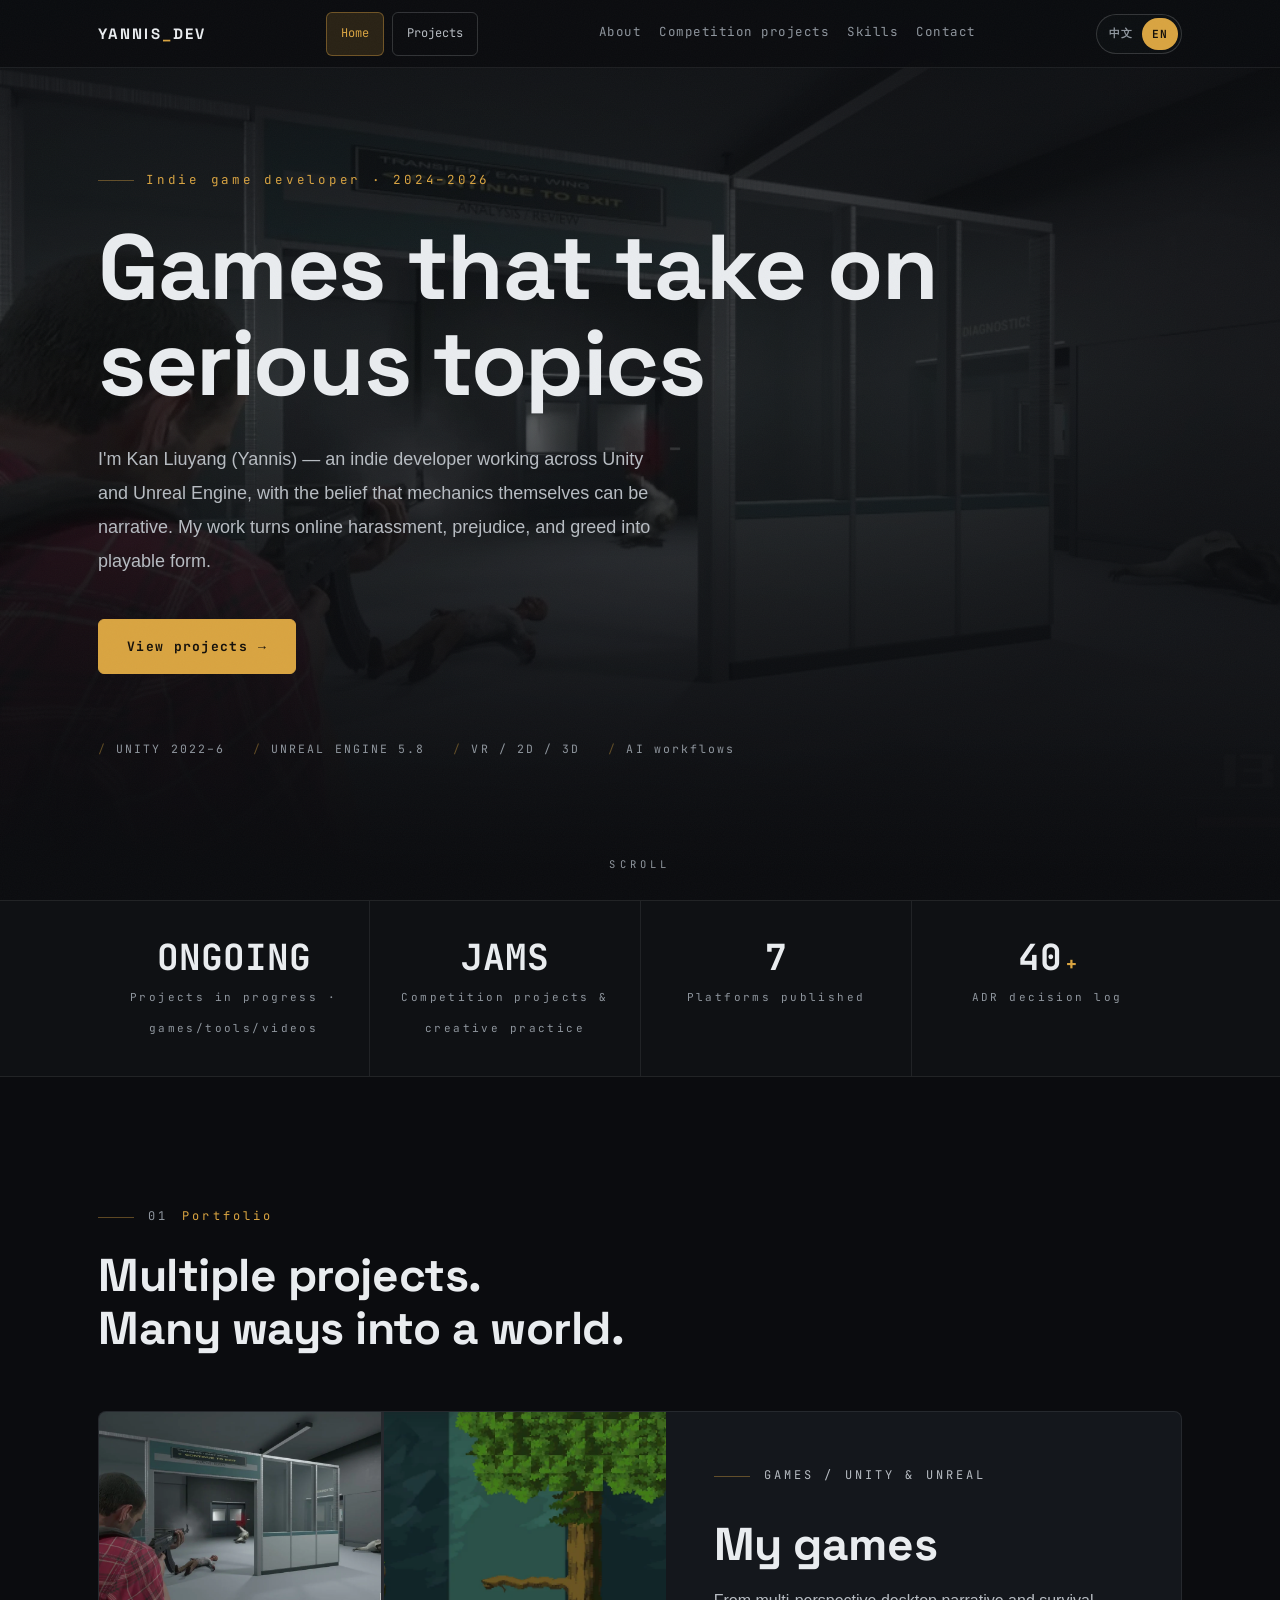
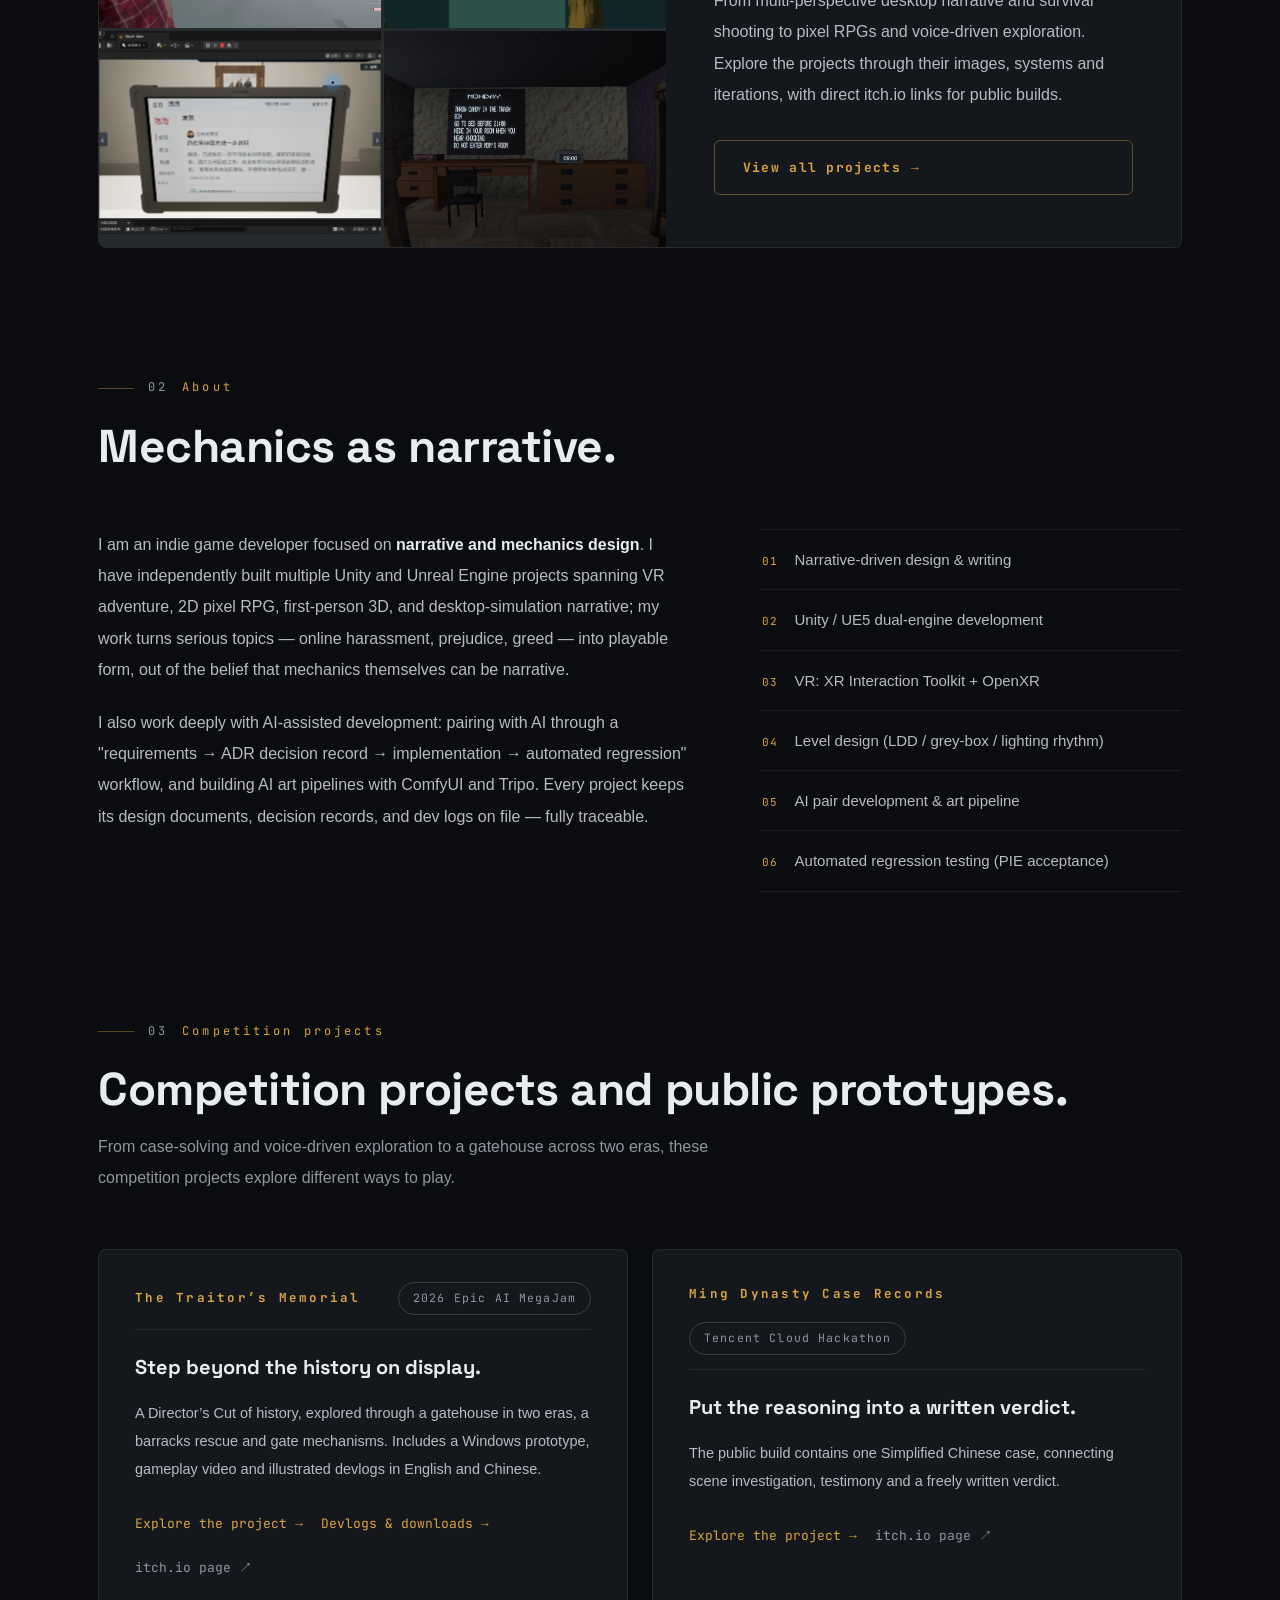
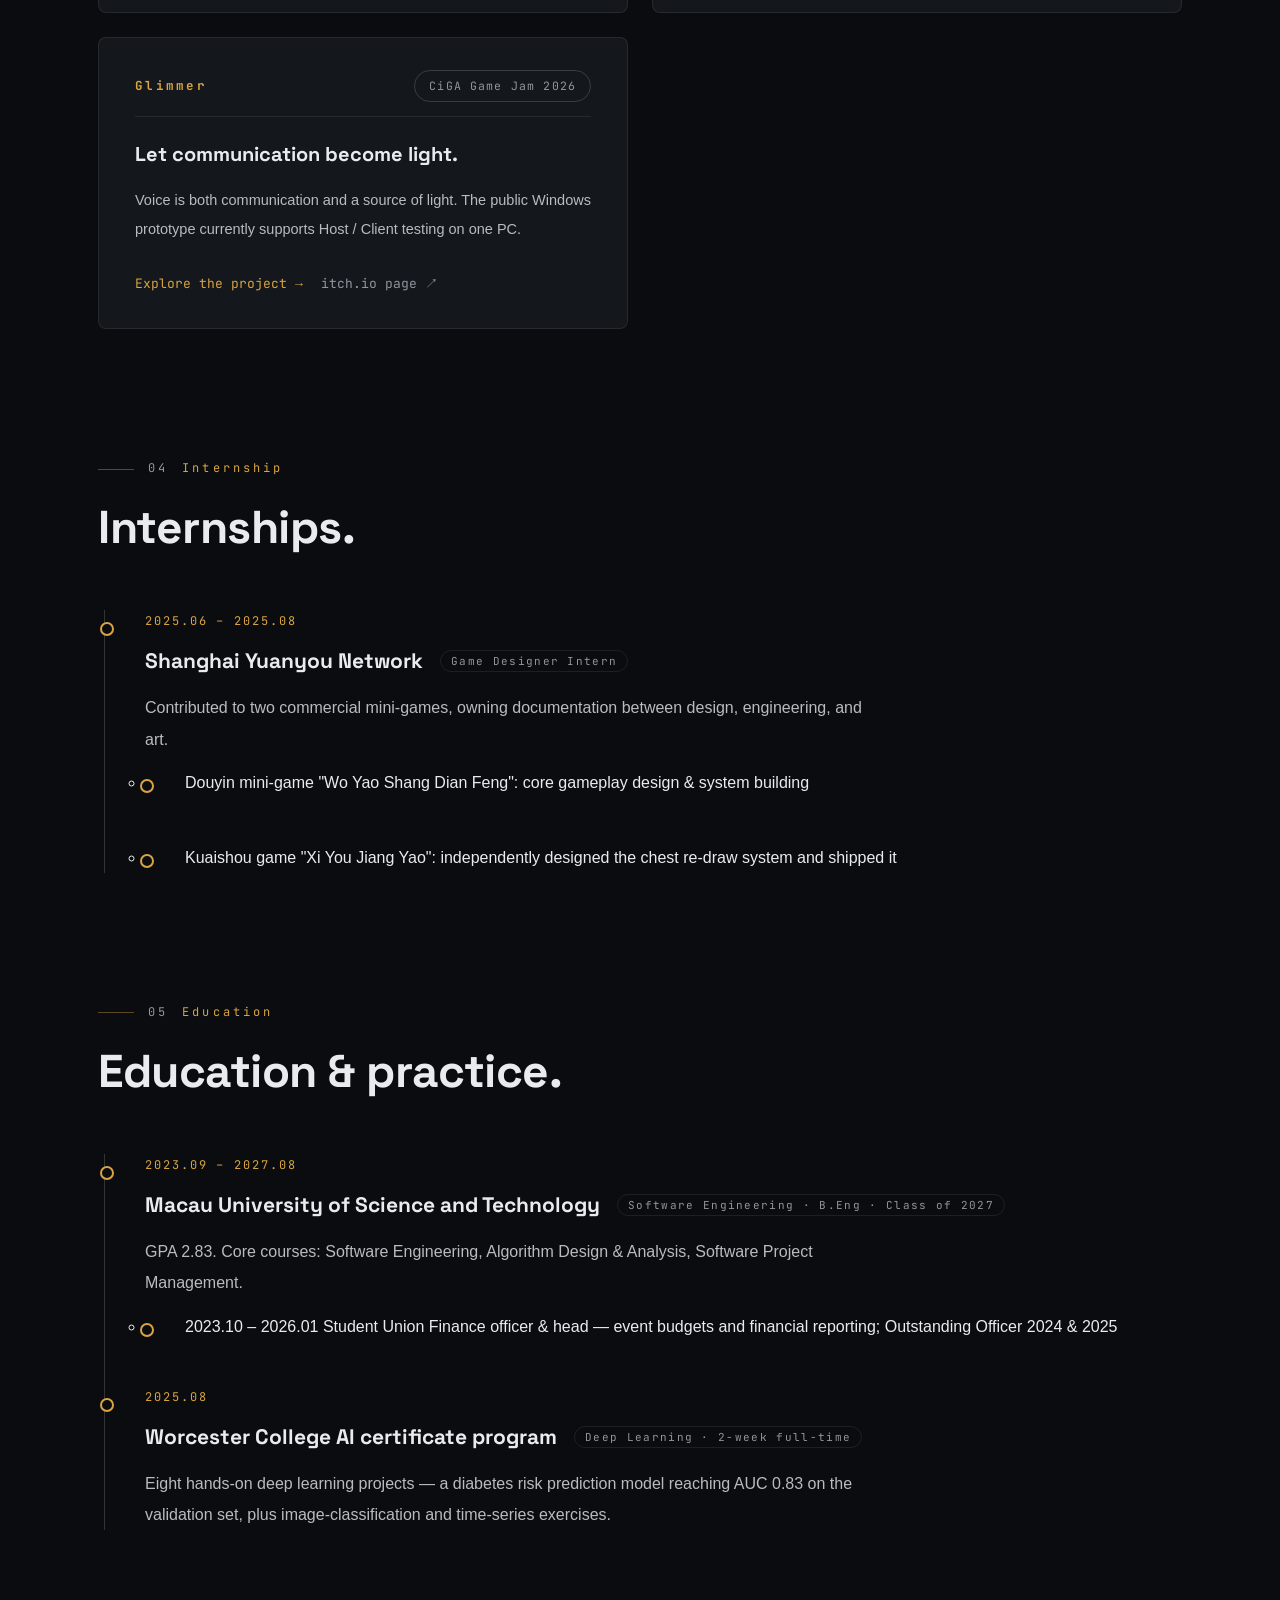
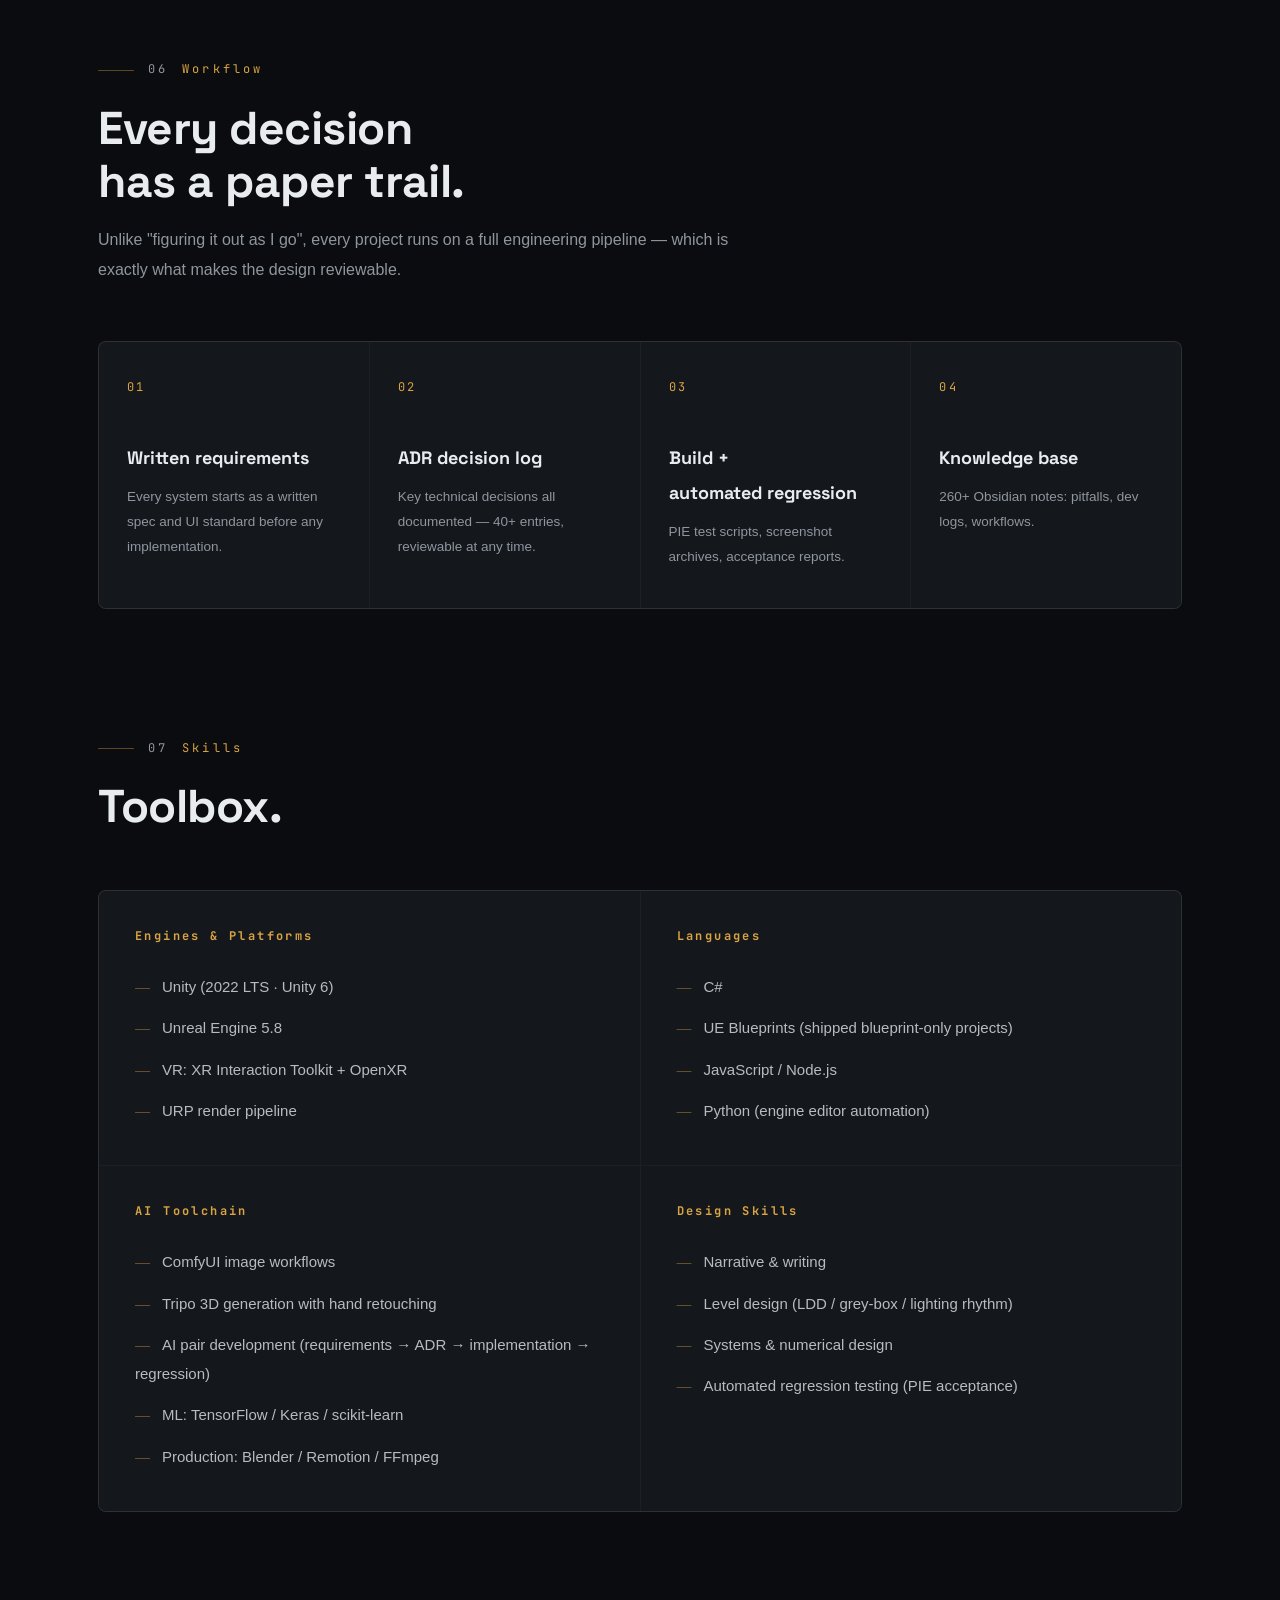
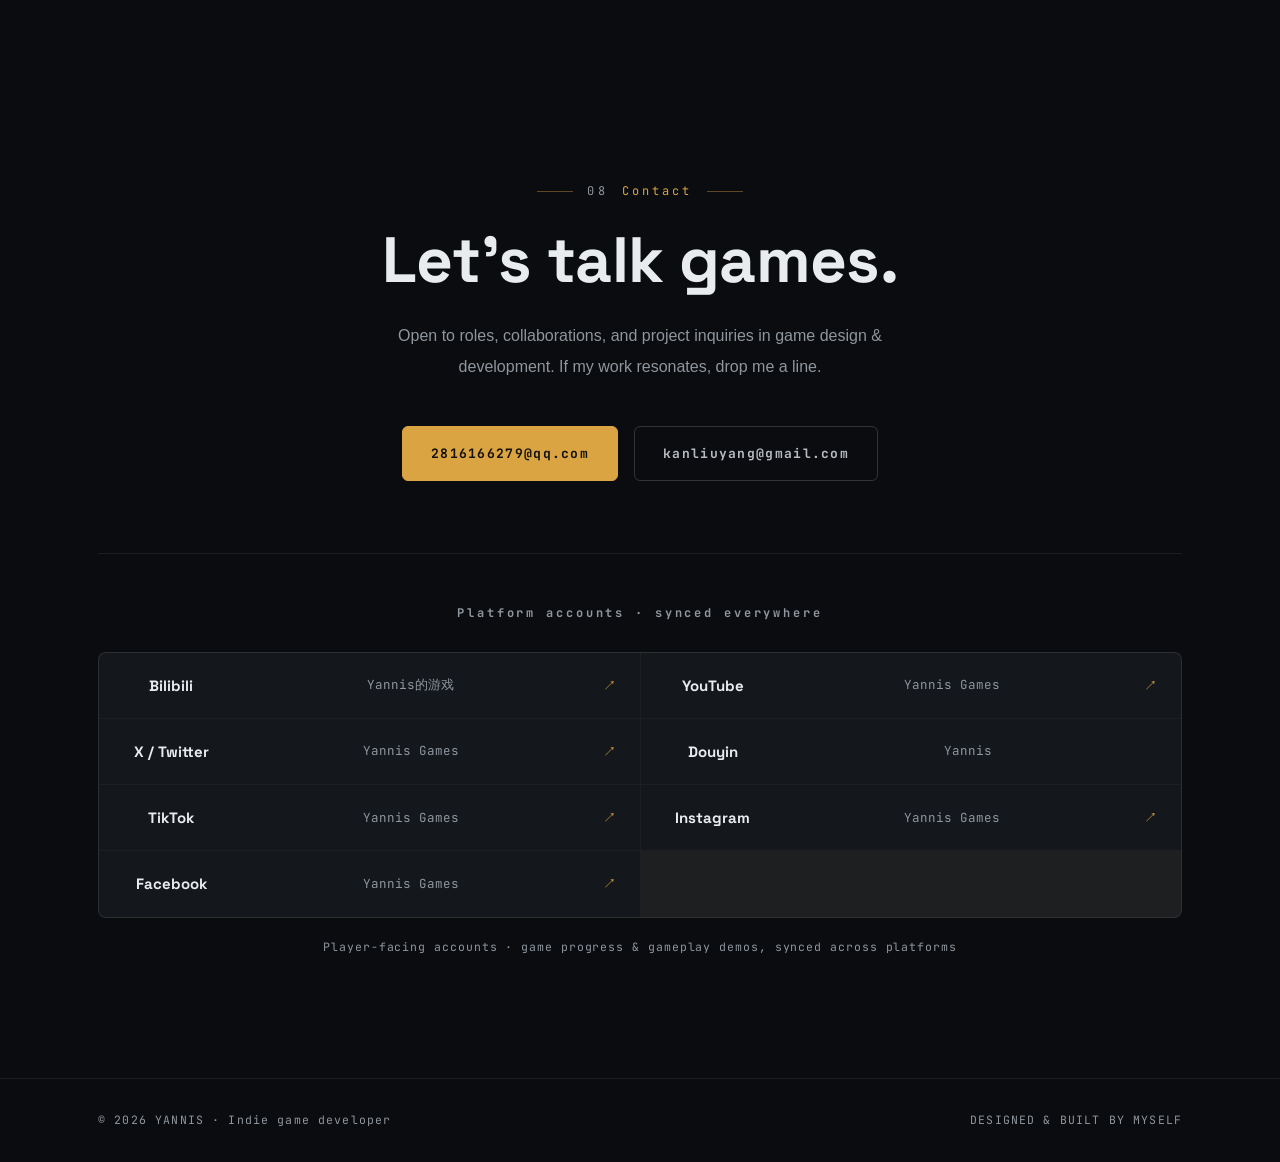
==== commit 267d754f: "Add Epic AI MegaJam project and illustrated devlog downloads" ====
--- a/index.html
+++ b/index.html
@@ -118,7 +118,7 @@
 				</div>
 			</section>
 
-<section class="section" id="competitions"><div class="container"><header class="section-head reveal"><p data-en="&lt;span class=&quot;idx&quot;&gt;03&lt;/span&gt;Competition projects" class="kicker"><span class="idx">03</span>比赛项目</p><h2 data-en="Competition projects and public prototypes." class="section-title">比赛项目与公开原型。</h2><p data-en="From case-solving to two-player exploration, these competition projects explore different ways to play." class="section-desc">从断案推理到双人探索，在比赛中尝试不同的游戏体验。</p></header><div class="comp-list"><article class="comp-card reveal"><div class="comp-meta mono"><span data-en="Ming Dynasty Case Records" class="comp-name">明朝断案录</span><a class="comp-award" data-en="Tencent Cloud Hackathon" href="https://tch.cloud.tencent.com/" target="_blank" rel="noopener">腾讯云黑客松</a></div><h3 data-en="Put the reasoning into a written verdict.">让推理落到一份判词上。</h3><p data-en="The public build contains one Simplified Chinese case, connecting scene investigation, testimony and a freely written verdict.">公开版本包含一个简体中文案件，将场景调查、证词核对与自由文本判词连成完整循环。</p><div class="practice-links"><a data-en="Explore the project →" class="practice-link" href="ming.html">查看项目 →</a><a data-en="itch.io page ↗" class="practice-link external" href="https://yannisgames.itch.io/ming-dynasty-case-records" target="_blank" rel="noopener">itch.io 页面 ↗</a></div></article><article class="comp-card reveal"><div class="comp-meta mono"><span data-en="Glimmer" class="comp-name">微光</span><a class="comp-award" data-en="CiGA Game Jam 2026" href="https://www.gmhub.com/jams/cgj2026" target="_blank" rel="noopener">2026 CiGA Game Jam</a></div><h3 data-en="Let communication become light.">让交流成为照明。</h3><p data-en="Voice is both communication and a source of light. The public Windows prototype currently supports Host / Client testing on one PC.">声音既是交流，也是照明资源。公开 Windows 原型目前提供同一台电脑上的 Host / Client 测试。</p><div class="practice-links"><a data-en="Explore the project →" class="practice-link" href="glimmer.html">查看项目 →</a><a data-en="itch.io page ↗" class="practice-link external" href="https://yannisgames.itch.io/weiguang" target="_blank" rel="noopener">itch.io 页面 ↗</a></div></article></div></div></section>
+<section class="section" id="competitions"><div class="container"><header class="section-head reveal"><p data-en="&lt;span class=&quot;idx&quot;&gt;03&lt;/span&gt;Competition projects" class="kicker"><span class="idx">03</span>比赛项目</p><h2 data-en="Competition projects and public prototypes." class="section-title">比赛项目与公开原型。</h2><p data-en="From case-solving and voice-driven exploration to a gatehouse across two eras, these competition projects explore different ways to play." class="section-desc">从断案推理、双人声音探索，到古今城门的叙事体验，在比赛中尝试不同的游戏玩法。</p></header><div class="comp-list"><article class="comp-card reveal"><div class="comp-meta mono"><span data-en="The Traitor’s Memorial" class="comp-name">叛徒的纪念馆</span><a data-en="2026 Epic AI MegaJam" class="comp-award" href="https://itch.io/jam/2026-epic-ai-megajam" target="_blank" rel="noopener">2026 Epic AI MegaJam</a></div><h3 data-en="Step beyond the history on display.">走进展签之外的历史。</h3><p data-en="A Director’s Cut of history, explored through a gatehouse in two eras, a barracks rescue and gate mechanisms. Includes a Windows prototype, gameplay video and illustrated devlogs in English and Chinese.">围绕 Director’s Cut 主题，以古今城门、营房救援和机关操作，补回纪念馆遗漏的历史上下文。Windows 原型、实机视频及中英文图文日志已可查看。</p><div class="practice-links"><a data-en="Explore the project →" class="practice-link" href="transfer-memory.html">查看项目 →</a><a data-en="Devlogs &amp; downloads →" class="practice-link" href="transfer-memory.html#files">开发日志与下载 →</a><a data-en="itch.io page ↗" class="practice-link external" href="https://yannisgames.itch.io/transfer-memory" target="_blank" rel="noopener">itch.io 页面 ↗</a></div></article><article class="comp-card reveal"><div class="comp-meta mono"><span data-en="Ming Dynasty Case Records" class="comp-name">明朝断案录</span><a class="comp-award" data-en="Tencent Cloud Hackathon" href="https://tch.cloud.tencent.com/" target="_blank" rel="noopener">腾讯云黑客松</a></div><h3 data-en="Put the reasoning into a written verdict.">让推理落到一份判词上。</h3><p data-en="The public build contains one Simplified Chinese case, connecting scene investigation, testimony and a freely written verdict.">公开版本包含一个简体中文案件，将场景调查、证词核对与自由文本判词连成完整循环。</p><div class="practice-links"><a data-en="Explore the project →" class="practice-link" href="ming.html">查看项目 →</a><a data-en="itch.io page ↗" class="practice-link external" href="https://yannisgames.itch.io/ming-dynasty-case-records" target="_blank" rel="noopener">itch.io 页面 ↗</a></div></article><article class="comp-card reveal"><div class="comp-meta mono"><span data-en="Glimmer" class="comp-name">微光</span><a class="comp-award" data-en="CiGA Game Jam 2026" href="https://www.gmhub.com/jams/cgj2026" target="_blank" rel="noopener">2026 CiGA Game Jam</a></div><h3 data-en="Let communication become light.">让交流成为照明。</h3><p data-en="Voice is both communication and a source of light. The public Windows prototype currently supports Host / Client testing on one PC.">声音既是交流，也是照明资源。公开 Windows 原型目前提供同一台电脑上的 Host / Client 测试。</p><div class="practice-links"><a data-en="Explore the project →" class="practice-link" href="glimmer.html">查看项目 →</a><a data-en="itch.io page ↗" class="practice-link external" href="https://yannisgames.itch.io/weiguang" target="_blank" rel="noopener">itch.io 页面 ↗</a></div></article></div></div></section>
 
 			<!-- 实习经历 -->
 			<section class="section" id="internship">
